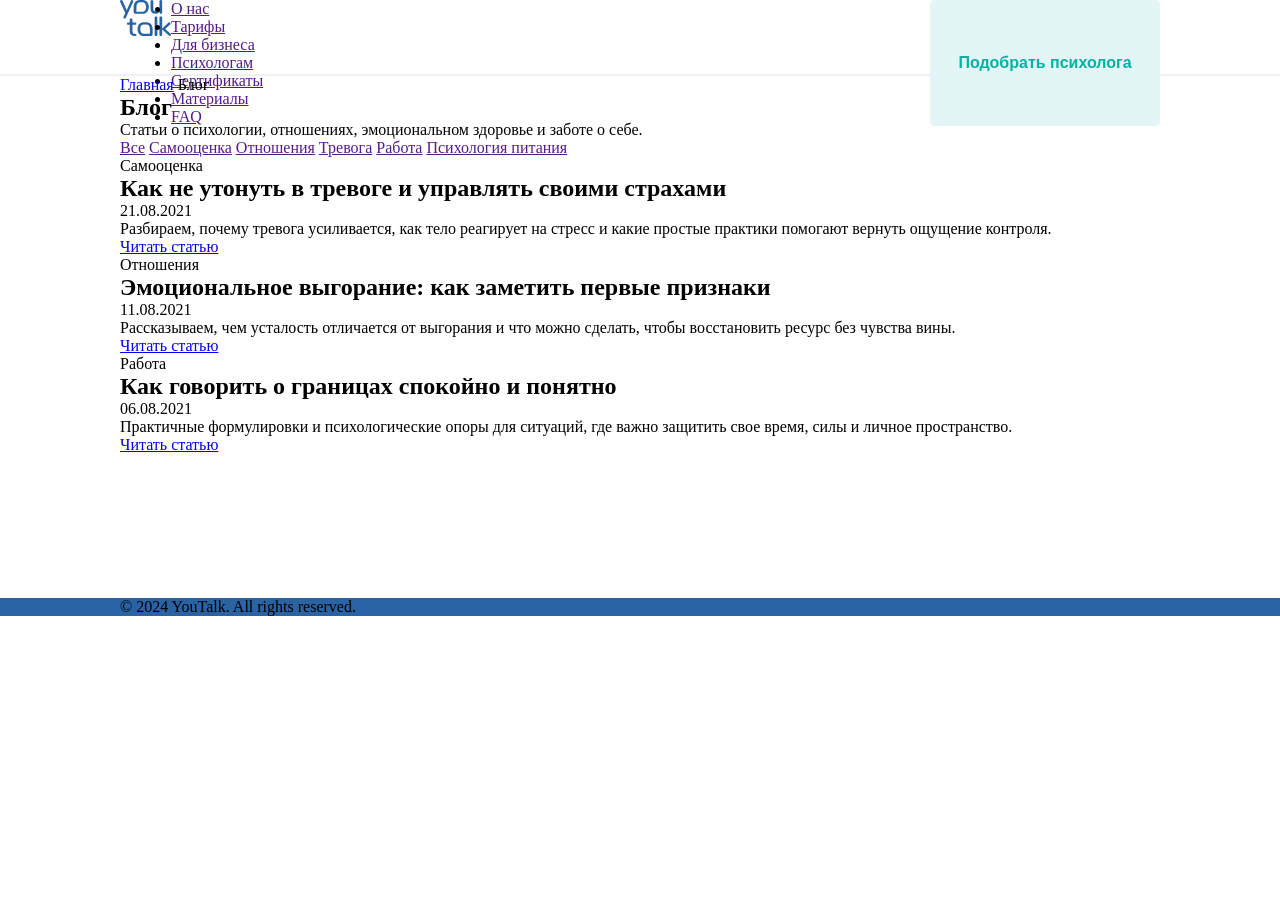
==== index.html @ 946b5cda "Initial commit" ====
<!DOCTYPE html>
<html lang="en">
<head>
    <meta charset="UTF-8">
    <meta name="viewport" content="width=device-width, initial-scale=1.0">
    <title>Blog</title>
    <link rel="stylesheet" href="./css/fonts.css"> <!-- подключаем шрифты -->
    <link rel="stylesheet" href="./css/variables.css"> <!-- подключаем переменные CSS -->
    <link rel="stylesheet" href="./css/style.css"> <!-- подключаем общий CSS -->
    <link rel="stylesheet" href="./css/layout.css"> <!-- подключаем CSS для layout -->
    <link rel="stylesheet" href="./css/components/header.css">
    <link rel="stylesheet" href="./css/components/footer.css">
    <link rel="stylesheet" href="./css/components/buttons.css">
</head>
<body class="page">
    <header>
        <div class="header__container container">
            <a href="/" class="header__logo-link">
                <img src="./assets/images/logos/header-logo.svg" alt="YouTalk Logo" class="header__logo-image">
            </a>
            <nav class="header__nav">
                <ul class="header__nav-list">
                    <li class="header__nav-item">
                        <a href="" class="header__nav-link">О нас</a>
                    </li>
                    <li class="header__nav-item">
                        <a href="" class="header__nav-link">Тарифы</a>
                    </li>
                    <li class="header__nav-item">
                        <a href="" class="header__nav-link">Для бизнеса</a>
                    </li>
                    <li class="header__nav-item">
                        <a href="" class="header__nav-link">Психологам</a>
                    </li>
                    <li class="header__nav-item">
                        <a href="" class="header__nav-link">Сертификаты</a>
                    </li>
                    <li class="header__nav-item">
                        <a href="" class="header__nav-link">Материалы</a>
                    </li>
                    <li class="header__nav-item">
                        <a href="" class="header__nav-link">FAQ</a>
                    </li>
                </ul>
            </nav>
            <button class="header__button">Подобрать психолога</button>
        </div>
    </header>
    <main>
        <section class="blog">
            <div class="blog__container container">
                <nav class="blog__breadcrumbs" aria-label="Хлебные крошки">
                    <a href="/" class="blog__breadcrumb-link">Главная</a>
                    <span class="blog__breadcrumb-current">Блог</span>
                </nav>
                <h1 class="blog__title">Блог</h1>
                <p class="blog__intro">Статьи о психологии, отношениях, эмоциональном здоровье и заботе о себе.</p>

                <div class="blog__tags" aria-label="Темы блога">
                    <a href="" class="blog__tag blog__tag--active">Все</a>
                    <a href="" class="blog__tag">Самооценка</a>
                    <a href="" class="blog__tag">Отношения</a>
                    <a href="" class="blog__tag">Тревога</a>
                    <a href="" class="blog__tag">Работа</a>
                    <a href="" class="blog__tag">Психология питания</a>
                </div>

                <div class="blog__posts">
                    <article class="blog__post">
                        <p class="blog__post-category">Самооценка</p>
                        <h2 class="blog__post-title">Как не утонуть в тревоге и управлять своими страхами</h2>
                        <p class="blog__post-date">21.08.2021</p>
                        <p class="blog__post-excerpt">Разбираем, почему тревога усиливается, как тело реагирует на стресс и какие простые практики помогают вернуть ощущение контроля.</p>
                        <a href="./posts/post/post.html" class="blog__post-read-more">Читать статью</a>
                    </article>

                    <article class="blog__post">
                        <p class="blog__post-category">Отношения</p>
                        <h2 class="blog__post-title">Эмоциональное выгорание: как заметить первые признаки</h2>
                        <p class="blog__post-date">11.08.2021</p>
                        <p class="blog__post-excerpt">Рассказываем, чем усталость отличается от выгорания и что можно сделать, чтобы восстановить ресурс без чувства вины.</p>
                        <a href="./posts/post/post.html" class="blog__post-read-more">Читать статью</a>
                    </article>

                    <article class="blog__post">
                        <p class="blog__post-category">Работа</p>
                        <h2 class="blog__post-title">Как говорить о границах спокойно и понятно</h2>
                        <p class="blog__post-date">06.08.2021</p>
                        <p class="blog__post-excerpt">Практичные формулировки и психологические опоры для ситуаций, где важно защитить свое время, силы и личное пространство.</p>
                        <a href="./posts/post/post.html" class="blog__post-read-more">Читать статью</a>
                    </article>
                </div>
            </div>
        </section>
    </main>
    <footer>
        <div class="footer__container container">
            <p class="footer__text">&copy; 2024 YouTalk. All rights reserved.</p>
        </div>
    </footer>

    <!-- TODO Connect JavaScript files -->
    <script src="./js/main.js"></script> <!-- подключаем JS -->
</body>
</html>
---- css/fonts.css ----
@font-face {
    font-family: 'Montserrat';
    src: url('/assets/fonts/Montserrat-Bold.woff2') format('woff2'); /* указываем путь к файлу шрифта и его формат */
    font-weight: 700;
    font-style: normal;
    font-display: swap; /* улучшает производительность: браузер сначала показывает системный шрифт, а потом заменяет его, когда твой загрузится */
}

@font-face {
    font-family: 'Montserrat';
    src: url('/assets/fonts/Montserrat-Bold.woff2') format('woff2'); /* указываем путь к файлу шрифта и его формат */
    font-weight: 700;
    font-style: normal;
    font-display: swap; /* улучшает производительность: браузер сначала показывает системный шрифт, а потом заменяет его, когда твой загрузится */
}
---- css/variables.css ----
:root {
    --bg-white: #FFFFFF;
    --header-btn-bg: #E3F5F5;
    --header-btn-color: #03B2A5;
    --header-btn-hover-bg: #E8E5E3;
    --header-btn-active-bg: #DBD5D5E6;
    --header-btn-active-color: #00A7A0;
    --header-btn-focus-shadow: #00A7A0;
    --border-header-main: #EFF2F2;
    --footer-bg-blue: #2963A3;
}
---- css/style.css ----
@import url(variables.css);

*,
*::before,
*::after {
    box-sizing: border-box;
    padding: 0;
    margin: 0;
}

body.page {
    display: grid;
    grid-template-rows: 76px auto 302px;
    grid-template-areas:
        "header"
        "main"
        "footer";

    max-width: 1440px;
    min-height: 100dvh;

    background: var(--bg-white);
    box-shadow: 8px 0 15px rgba(0, 0, 0, 0.1), -8px 0 15px rgba(0, 0, 0, 0.1);

    margin: 0 auto;
}

.container {
    padding-left: 120px;
    padding-right: 120px;
}
---- css/layout.css ----
@media screen and (max-width: 1024px) {

    .container {
        padding-left: 32px;
        padding-right: 32px;
    }
}

@media screen and (max-width: 768px) {

    .container {
        padding-left: 20px;
        padding-right: 20px;
    }
}

@media screen and (max-width: 414px) {

    .container {
        padding-left: 20px;
        padding-right: 20px;
    }
}

@media screen and (max-width: 320px) {

    .container {
        padding-left: 16px;
        padding-right: 16px;
    }
}
---- css/components/header.css ----
@import url("../variables.css");

.header__container {
    grid-area: header;

    display: grid;
    grid-template-columns: 51px auto 230px;
    height: 76px;

    background: var(--bg-white);
    box-shadow: 0 -2px 0 0 var(--border-header-main) inset;
}

.header__logo-image {
    flex-shrink: 0;

    width: 51px;
    height: 36px;
}

.header__nav {
    margin-right: 100px;
}

.header__nav-list {}

.header__nav-list .header__nav-link:nth-last-child(2) {}
---- css/components/footer.css ----
@import url("../variables.css");

.footer__container {
    background-color: var(--footer-bg-blue);
}
---- css/components/buttons.css ----
@import url("../variables.css");

.header__button {
    display: inline-flex;
    align-items: center;
    justify-content: center;
    gap: 10px;

    background-color: var(--header-btn-bg);

    color: var(--header-btn-color);
    text-align: center;
    font-size: 16px;
    font-style: normal;
    font-weight: 700;

    padding: 14px 20px;
    border: none;
    border-radius: 4px;

    cursor: pointer;

    transition: background-color 0.3s ease, box-shadow 0.3s ease;
}

.header__button:hover {
    background-color: var(--header-btn-hover-bg);
}

.header__button:active {
    background-color: var(--header-btn-active-bg);

    color: var(--header-btn-active-color);
}

.header__button:focus {
    box-shadow: 2px 2px 6px var(--header-btn-focus-shadow);

    outline: none;
    border-radius: 4px;
}
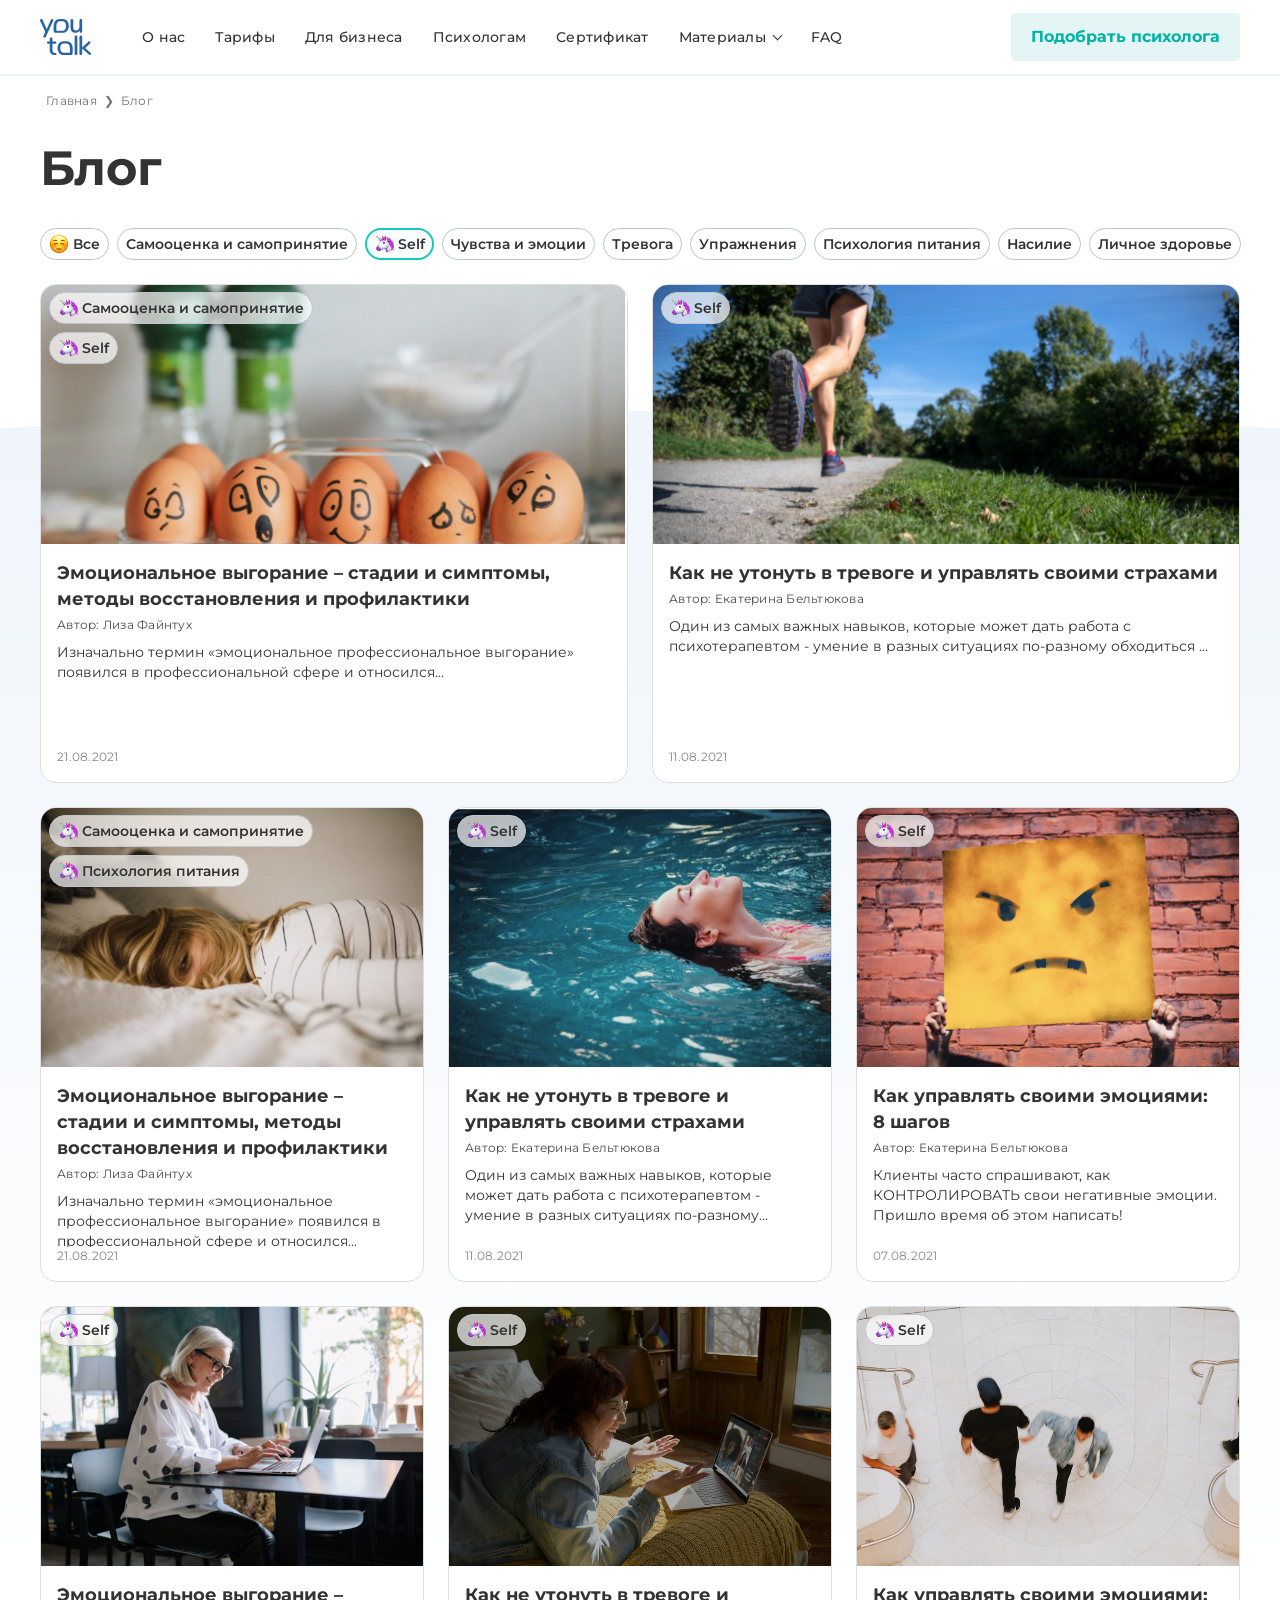
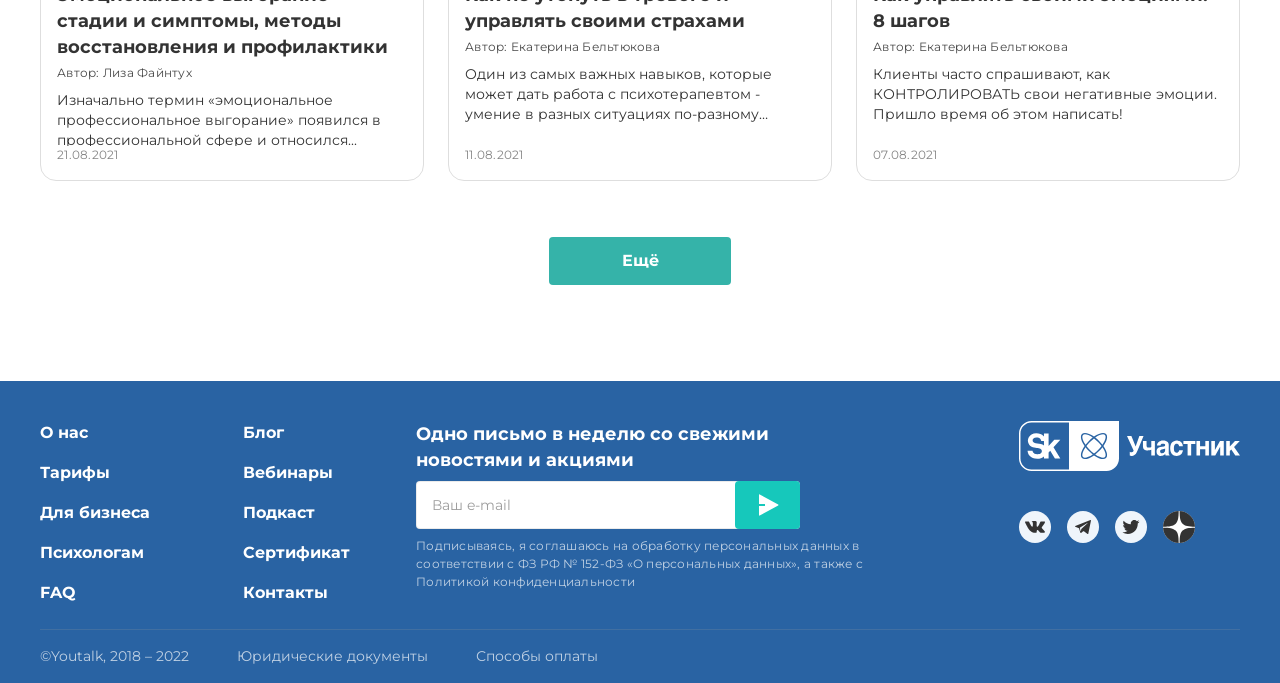
==== commit 706317a8: "feat: save current project version" ====
--- a/index.html
+++ b/index.html
@@ -1,105 +1,309 @@
-<!DOCTYPE html>
-<html lang="en">
+<!doctype html>
+<html lang="ru">
+
 <head>
-    <meta charset="UTF-8">
-    <meta name="viewport" content="width=device-width, initial-scale=1.0">
-    <title>Blog</title>
-    <link rel="stylesheet" href="./css/fonts.css"> <!-- подключаем шрифты -->
-    <link rel="stylesheet" href="./css/variables.css"> <!-- подключаем переменные CSS -->
-    <link rel="stylesheet" href="./css/style.css"> <!-- подключаем общий CSS -->
-    <link rel="stylesheet" href="./css/layout.css"> <!-- подключаем CSS для layout -->
-    <link rel="stylesheet" href="./css/components/header.css">
-    <link rel="stylesheet" href="./css/components/footer.css">
-    <link rel="stylesheet" href="./css/components/buttons.css">
+  <!-- Основные данные страницы для браузера и поисковых систем. -->
+  <meta charset="UTF-8">
+  <meta name="viewport" content="width=device-width, initial-scale=1.0">
+  <meta name="description"
+    content="Блог сервиса психологической помощи YouTalk: статьи о чувствах, тревоге, самооценке и личном здоровье.">
+  <title>Блог — YouTalk</title>
+  <link rel="icon" href="assets/images/icons/logo.svg" type="image/svg+xml">
+
+  <!-- TODO: Подключение общих файлов и стилей только для страницы блога. -->
+  <link rel="stylesheet" href="css/fonts.css">
+  <link rel="stylesheet" href="css/common.css">
+  <link rel="stylesheet" href="css/pages/blog.css">
+
+  <!-- Подключение JavaScript после построения HTML-страницы. -->
+  <script src="js/main.js" defer></script>
 </head>
-<body class="page">
-    <header>
-        <div class="header__container container">
-            <a href="/" class="header__logo-link">
-                <img src="./assets/images/logos/header-logo.svg" alt="YouTalk Logo" class="header__logo-image">
-            </a>
-            <nav class="header__nav">
-                <ul class="header__nav-list">
-                    <li class="header__nav-item">
-                        <a href="" class="header__nav-link">О нас</a>
-                    </li>
-                    <li class="header__nav-item">
-                        <a href="" class="header__nav-link">Тарифы</a>
-                    </li>
-                    <li class="header__nav-item">
-                        <a href="" class="header__nav-link">Для бизнеса</a>
-                    </li>
-                    <li class="header__nav-item">
-                        <a href="" class="header__nav-link">Психологам</a>
-                    </li>
-                    <li class="header__nav-item">
-                        <a href="" class="header__nav-link">Сертификаты</a>
-                    </li>
-                    <li class="header__nav-item">
-                        <a href="" class="header__nav-link">Материалы</a>
-                    </li>
-                    <li class="header__nav-item">
-                        <a href="" class="header__nav-link">FAQ</a>
-                    </li>
-                </ul>
-            </nav>
-            <button class="header__button">Подобрать психолога</button>
+
+<body>
+  <!-- Доступность: быстрый переход к основному содержимому. -->
+  <a class="skip-link" href="#main-content">Перейти к основному содержимому</a>
+
+  <!-- БЭМ: блок header — шапка сайта. -->
+  <header class="header">
+    <div class="header__inner container">
+      <!-- БЭМ: элемент header__logo — логотип со ссылкой на главную. -->
+      <a class="header__logo" href="#" aria-label="YouTalk — главная">
+        <img src="assets/images/icons/logo.svg" width="51" height="36" alt="YouTalk">
+      </a>
+
+      <!-- БЭМ: элемент header__nav — основная навигация. -->
+      <nav class="header__nav" id="main-navigation" aria-label="Основная навигация">
+        <a class="header__link" href="#">О нас</a>
+        <a class="header__link" href="#">Тарифы</a>
+        <a class="header__link" href="#">Для бизнеса</a>
+        <a class="header__link" href="#">Психологам</a>
+        <a class="header__link" href="#">Сертификат</a>
+        <a class="header__link header__link--dropdown" href="#">Материалы</a>
+        <a class="header__link" href="#">FAQ</a>
+      </nav>
+
+      <!-- БЭМ: общая кнопка button с модификатором button--pale. -->
+      <a class="button button--pale header__cta" href="#">Подобрать психолога</a>
+
+      <!-- TODO: Совпадение aria-controls кнопки с id основной навигации. -->
+      <button class="header__menu-button" type="button" aria-label="Открыть меню" aria-expanded="false"
+        aria-controls="main-navigation">
+        <span></span><span></span><span></span>
+      </button>
+    </div>
+  </header>
+
+  <!-- БЭМ: блок main — основное содержимое страницы блога. -->
+  <main class="main" id="main-content">
+    <div class="container">
+      <!-- БЭМ: блок breadcrumbs — путь до текущей страницы. -->
+      <nav class="breadcrumbs" aria-label="Хлебные крошки">
+        <a class="breadcrumbs__link" href="#">Главная</a>
+        <span class="breadcrumbs__arrow" aria-hidden="true">&#10095;</span>
+        <span class="breadcrumbs__current" aria-current="page">Блог</span>
+      </nav>
+
+      <h1 class="main__title">Блог</h1>
+
+      <!-- БЭМ: блок filters — кнопки выбора темы. -->
+      <section class="filters" aria-labelledby="filters-title">
+        <h2 class="visually-hidden" id="filters-title">Темы статей</h2>
+        <button class="filters__button" type="button"><img src="assets/images/icons/smile.png" width="20" height="20"
+            alt="">Все</button>
+        <button class="filters__button" type="button">Самооценка и самопринятие</button>
+        <button class="filters__button filters__button--active" type="button"><img src="assets/images/icons/unicorn.png"
+            width="20" height="20" alt="">Self</button>
+        <button class="filters__button" type="button">Чувства и эмоции</button>
+        <button class="filters__button" type="button">Тревога</button>
+        <button class="filters__button" type="button">Упражнения</button>
+        <button class="filters__button" type="button">Психология питания</button>
+        <button class="filters__button" type="button">Насилие</button>
+        <button class="filters__button" type="button">Личное здоровье</button>
+      </section>
+
+      <!-- БЭМ: блок articles — адаптивная сетка карточек. -->
+      <section class="articles" aria-label="Статьи блога" id="articles-list">
+        <!-- БЭМ: блок card с модификатором card--featured. -->
+        <article class="card card--featured">
+          <a class="card__link" href="#">
+            <div class="card__media">
+              <img class="card__image" src="assets/images/blog/blog-eggs.png" alt="Яйца с нарисованными эмоциями">
+              <div class="card__tags">
+                <span class="tag"><img src="assets/images/icons/unicorn.png" width="20" height="20" alt="">Самооценка и
+                  самопринятие</span>
+                <span class="tag"><img src="assets/images/icons/unicorn.png" width="20" height="20" alt="">Self</span>
+              </div>
+            </div>
+            <div class="card__body">
+              <h2 class="card__title">Эмоциональное выгорание – стадии и симптомы, методы восстановления и профилактики
+              </h2>
+              <p class="card__author">Автор: Лиза Файнтух</p>
+              <p class="card__description">Изначально термин «эмоциональное профессиональное выгорание» появился в
+                профессиональной сфере и относился...</p>
+              <time class="card__date" datetime="2021-08-21">21.08.2021</time>
+            </div>
+          </a>
+        </article>
+
+        <!-- TODO: Ссылка данной карточки открывает страницу статьи в новой вкладке. -->
+        <article class="card card--featured">
+          <a class="card__link" href="posts/how-to-manage-anxiety/index.html" target="_blank" rel="noopener">
+            <div class="card__media">
+              <img class="card__image" src="assets/images/blog/blog-running.png" alt="Человек бежит по дорожке в парке">
+              <div class="card__tags"><span class="tag"><img src="assets/images/icons/unicorn.png" width="20"
+                    height="20" alt="">Self</span></div>
+            </div>
+            <div class="card__body">
+              <h2 class="card__title">Как не утонуть в тревоге и управлять своими страхами</h2>
+              <p class="card__author">Автор: Екатерина Бельтюкова</p>
+              <p class="card__description">Один из самых важных навыков, которые может дать работа с психотерапевтом -
+                умение в разных ситуациях по-разному обходиться ...</p>
+              <time class="card__date" datetime="2021-08-11">11.08.2021</time>
+            </div>
+          </a>
+        </article>
+
+        <!-- БЭМ: обычная карточка статьи без модификатора. -->
+        <article class="card">
+          <a class="card__link" href="#">
+            <div class="card__media">
+              <img class="card__image" src="assets/images/blog/blog-burnout.png"
+                alt="Уставшая женщина лежит на кровати">
+              <div class="card__tags">
+                <span class="tag"><img src="assets/images/icons/unicorn.png" width="20" height="20" alt="">Самооценка и
+                  самопринятие</span>
+                <span class="tag"><img src="assets/images/icons/unicorn.png" width="20" height="20" alt="">Психология
+                  питания</span>
+              </div>
+            </div>
+            <div class="card__body">
+              <h2 class="card__title">Эмоциональное выгорание – стадии и симптомы, методы восстановления и профилактики
+              </h2>
+              <p class="card__author">Автор: Лиза Файнтух</p>
+              <p class="card__description">Изначально термин «эмоциональное профессиональное выгорание» появился в
+                профессиональной сфере и относился...</p>
+              <time class="card__date" datetime="2021-08-21">21.08.2021</time>
+            </div>
+          </a>
+        </article>
+
+        <article class="card">
+          <a class="card__link" href="posts/how-to-manage-anxiety/index.html" target="_blank" rel="noopener">
+            <div class="card__media">
+              <img class="card__image" src="assets/images/blog/blog-anxiety.png"
+                alt="Женщина расслабленно лежит на воде">
+              <div class="card__tags"><span class="tag"><img src="assets/images/icons/unicorn.png" width="20"
+                    height="20" alt="">Self</span></div>
+            </div>
+            <div class="card__body">
+              <h2 class="card__title">Как не утонуть в тревоге и управлять своими страхами</h2>
+              <p class="card__author">Автор: Екатерина Бельтюкова</p>
+              <p class="card__description">Один из самых важных навыков, которые может дать работа с психотерапевтом -
+                умение в разных ситуациях по-разному обходиться ...</p>
+              <time class="card__date" datetime="2021-08-11">11.08.2021</time>
+            </div>
+          </a>
+        </article>
+
+        <article class="card card--mobile-hidden">
+          <a class="card__link" href="#">
+            <div class="card__media">
+              <img class="card__image" src="assets/images/blog/blog-emotions.png"
+                alt="Человек держит жёлтый плакат с сердитым лицом">
+              <div class="card__tags"><span class="tag"><img src="assets/images/icons/unicorn.png" width="20"
+                    height="20" alt="">Self</span></div>
+            </div>
+            <div class="card__body">
+              <h2 class="card__title">Как управлять своими эмоциями: 8 шагов</h2>
+              <p class="card__author">Автор: Екатерина Бельтюкова</p>
+              <p class="card__description">Клиенты часто спрашивают, как КОНТРОЛИРОВАТЬ свои негативные эмоции. Пришло
+                время об этом написать!</p>
+              <time class="card__date" datetime="2021-08-07">07.08.2021</time>
+            </div>
+          </a>
+        </article>
+
+        <article class="card card--mobile-hidden">
+          <a class="card__link" href="#">
+            <div class="card__media">
+              <img class="card__image" src="assets/images/blog/blog-work-online.jpeg"
+                alt="Женщина работает за ноутбуком">
+              <div class="card__tags"><span class="tag"><img src="assets/images/icons/unicorn.png" width="20"
+                    height="20" alt="">Self</span></div>
+            </div>
+            <div class="card__body">
+              <h2 class="card__title">Эмоциональное выгорание – стадии и симптомы, методы восстановления и профилактики
+              </h2>
+              <p class="card__author">Автор: Лиза Файнтух</p>
+              <p class="card__description">Изначально термин «эмоциональное профессиональное выгорание» появился в
+                профессиональной сфере и относился...</p>
+              <time class="card__date" datetime="2021-08-21">21.08.2021</time>
+            </div>
+          </a>
+        </article>
+
+        <article class="card card--mobile-hidden">
+          <a class="card__link" href="posts/how-to-manage-anxiety/index.html" target="_blank" rel="noopener">
+            <div class="card__media">
+              <img class="card__image" src="assets/images/blog/blog-video-call.jpeg"
+                alt="Женщина общается по видеосвязи">
+              <div class="card__tags"><span class="tag"><img src="assets/images/icons/unicorn.png" width="20"
+                    height="20" alt="">Self</span></div>
+            </div>
+            <div class="card__body">
+              <h2 class="card__title">Как не утонуть в тревоге и управлять своими страхами</h2>
+              <p class="card__author">Автор: Екатерина Бельтюкова</p>
+              <p class="card__description">Один из самых важных навыков, которые может дать работа с психотерапевтом -
+                умение в разных ситуациях по-разному обходиться ...</p>
+              <time class="card__date" datetime="2021-08-11">11.08.2021</time>
+            </div>
+          </a>
+        </article>
+
+        <article class="card card--mobile-hidden">
+          <a class="card__link" href="#">
+            <div class="card__media">
+              <img class="card__image" src="assets/images/blog/blog-people.jpeg" alt="Люди идут по светлому холлу">
+              <div class="card__tags"><span class="tag"><img src="assets/images/icons/unicorn.png" width="20"
+                    height="20" alt="">Self</span></div>
+            </div>
+            <div class="card__body">
+              <h2 class="card__title">Как управлять своими эмоциями: 8 шагов</h2>
+              <p class="card__author">Автор: Екатерина Бельтюкова</p>
+              <p class="card__description">Клиенты часто спрашивают, как КОНТРОЛИРОВАТЬ свои негативные эмоции. Пришло
+                время об этом написать!</p>
+              <time class="card__date" datetime="2021-08-07">07.08.2021</time>
+            </div>
+          </a>
+        </article>
+      </section>
+
+      <!-- БЭМ: кнопка показа дополнительных карточек. -->
+      <button class="button button--primary main__more" type="button" aria-controls="articles-list">Ещё</button>
+    </div>
+  </main>
+
+  <!-- БЭМ: блок footer — подвал сайта. -->
+  <footer class="footer">
+    <div class="footer__inner container">
+      <!-- БЭМ: элемент footer__navigation — ссылки подвала. -->
+      <nav class="footer__navigation" aria-label="Навигация в подвале">
+        <div class="footer__links">
+          <a href="#">О нас</a><a href="#">Тарифы</a><a href="#">Для бизнеса</a><a href="#">Психологам</a><a
+            href="#">FAQ</a>
         </div>
-    </header>
-    <main>
-        <section class="blog">
-            <div class="blog__container container">
-                <nav class="blog__breadcrumbs" aria-label="Хлебные крошки">
-                    <a href="/" class="blog__breadcrumb-link">Главная</a>
-                    <span class="blog__breadcrumb-current">Блог</span>
-                </nav>
-                <h1 class="blog__title">Блог</h1>
-                <p class="blog__intro">Статьи о психологии, отношениях, эмоциональном здоровье и заботе о себе.</p>
-
-                <div class="blog__tags" aria-label="Темы блога">
-                    <a href="" class="blog__tag blog__tag--active">Все</a>
-                    <a href="" class="blog__tag">Самооценка</a>
-                    <a href="" class="blog__tag">Отношения</a>
-                    <a href="" class="blog__tag">Тревога</a>
-                    <a href="" class="blog__tag">Работа</a>
-                    <a href="" class="blog__tag">Психология питания</a>
-                </div>
-
-                <div class="blog__posts">
-                    <article class="blog__post">
-                        <p class="blog__post-category">Самооценка</p>
-                        <h2 class="blog__post-title">Как не утонуть в тревоге и управлять своими страхами</h2>
-                        <p class="blog__post-date">21.08.2021</p>
-                        <p class="blog__post-excerpt">Разбираем, почему тревога усиливается, как тело реагирует на стресс и какие простые практики помогают вернуть ощущение контроля.</p>
-                        <a href="./posts/post/post.html" class="blog__post-read-more">Читать статью</a>
-                    </article>
-
-                    <article class="blog__post">
-                        <p class="blog__post-category">Отношения</p>
-                        <h2 class="blog__post-title">Эмоциональное выгорание: как заметить первые признаки</h2>
-                        <p class="blog__post-date">11.08.2021</p>
-                        <p class="blog__post-excerpt">Рассказываем, чем усталость отличается от выгорания и что можно сделать, чтобы восстановить ресурс без чувства вины.</p>
-                        <a href="./posts/post/post.html" class="blog__post-read-more">Читать статью</a>
-                    </article>
-
-                    <article class="blog__post">
-                        <p class="blog__post-category">Работа</p>
-                        <h2 class="blog__post-title">Как говорить о границах спокойно и понятно</h2>
-                        <p class="blog__post-date">06.08.2021</p>
-                        <p class="blog__post-excerpt">Практичные формулировки и психологические опоры для ситуаций, где важно защитить свое время, силы и личное пространство.</p>
-                        <a href="./posts/post/post.html" class="blog__post-read-more">Читать статью</a>
-                    </article>
-                </div>
-            </div>
-        </section>
-    </main>
-    <footer>
-        <div class="footer__container container">
-            <p class="footer__text">&copy; 2024 YouTalk. All rights reserved.</p>
+        <div class="footer__links">
+          <a href="#">Блог</a><a href="#">Вебинары</a><a href="#">Подкаст</a><a href="#">Сертификат</a><a
+            href="#">Контакты</a>
         </div>
-    </footer>
-
-    <!-- TODO Connect JavaScript files -->
-    <script src="./js/main.js"></script> <!-- подключаем JS -->
+      </nav>
+
+      <!-- БЭМ: блок subscribe — форма подписки. -->
+      <section class="subscribe" aria-labelledby="subscribe-title">
+        <h2 class="subscribe__title" id="subscribe-title">Одно письмо в неделю со свежими<br
+            class="subscribe__desktop-break"> новостями и акциями</h2>
+        <form class="subscribe__form">
+          <label class="visually-hidden" for="email">Ваш e-mail</label>
+          <input class="subscribe__input" id="email" name="email" type="email" placeholder="Ваш e-mail"
+            autocomplete="email" aria-describedby="subscribe-note" required>
+          <button class="subscribe__button" type="submit" aria-label="Подписаться">
+            <img src="assets/images/icons/send.svg" width="24" height="24" alt="">
+          </button>
+        </form>
+        <p class="subscribe__note" id="subscribe-note">Подписываясь, я соглашаюсь на обработку персональных данных в
+          соответствии с ФЗ РФ № 152-ФЗ «О персональных данных», а также с Политикой конфиденциальности</p>
+      </section>
+
+      <!-- БЭМ: блок social — ссылки на социальные сети. -->
+      <section class="social" aria-label="Социальные сети">
+        <div class="social__member" aria-label="Участник Сколково">
+          <img src="assets/images/icons/sk.svg" width="100" height="50" alt="Сколково">
+          <img src="assets/images/icons/member.svg" width="113" height="20" alt="Участник">
+        </div>
+        <div class="social__links">
+          <a class="social__link" href="https://vk.com/youtalk.therapy" target="_blank" rel="noopener noreferrer"
+            aria-label="YouTalk во ВКонтакте, откроется в новой вкладке"><img class="social__icon social__icon--vk"
+              src="assets/images/icons/vk.svg" width="20" height="12" alt=""></a>
+          <a class="social__link" href="https://t.me/youtalktherapy" target="_blank" rel="noopener noreferrer"
+            aria-label="YouTalk в Telegram, откроется в новой вкладке"><img class="social__icon social__icon--telegram"
+              src="assets/images/icons/telegram.svg" width="16" height="14" alt=""></a>
+          <a class="social__link" href="https://twitter.com/" target="_blank" rel="noopener noreferrer"
+            aria-label="Twitter, откроется в новой вкладке"><img class="social__icon social__icon--twitter"
+              src="assets/images/icons/twitter.svg" width="18" height="18" alt=""></a>
+          <a class="social__link social__link--dzen" href="https://dzen.ru/" target="_blank" rel="noopener noreferrer"
+            aria-label="Дзен, откроется в новой вкладке"><img class="social__icon social__icon--dzen"
+              src="assets/images/icons/dzen.svg" width="32" height="32" alt=""></a>
+        </div>
+      </section>
+
+      <!-- БЭМ: элемент footer__legal — юридическая информация. -->
+      <div class="footer__legal">
+        <span>©Youtalk, 2018 – 2022</span>
+        <a href="#">Юридические документы</a>
+        <a href="#">Способы оплаты</a>
+      </div>
+    </div>
+  </footer>
 </body>
+
 </html>
--- a/css/fonts.css
+++ b/css/fonts.css
@@ -1,15 +1,51 @@
-@font-face {
-    font-family: 'Montserrat';
-    src: url('/assets/fonts/Montserrat-Bold.woff2') format('woff2'); /* указываем путь к файлу шрифта и его формат */
-    font-weight: 700;
-    font-style: normal;
-    font-display: swap; /* улучшает производительность: браузер сначала показывает системный шрифт, а потом заменяет его, когда твой загрузится */
-}
-
-@font-face {
-    font-family: 'Montserrat';
-    src: url('/assets/fonts/Montserrat-Bold.woff2') format('woff2'); /* указываем путь к файлу шрифта и его формат */
-    font-weight: 700;
-    font-style: normal;
-    font-display: swap; /* улучшает производительность: браузер сначала показывает системный шрифт, а потом заменяет его, когда твой загрузится */
-}+/* Шрифты проекта. БЭМ здесь не нужен. */
+@layer fonts {
+/* TODO: Обновление путей src при переносе шрифтов. */
+@font-face {
+  font-family: "Montserrat"; /* Задаёт семейство шрифта. */
+  src: url("../assets/fonts/Montserrat-Regular.woff2") format("woff2"); /* Указывает файл шрифта. */
+  font-weight: 400; /* Задаёт толщину текста. */
+  font-style: normal; /* Задаёт начертание текста. */
+  font-display: swap; /* Показывает текст при загрузке. */
+}
+
+@font-face {
+  font-family: "Montserrat"; /* Задаёт семейство шрифта. */
+  src: url("../assets/fonts/Montserrat-Italic.woff2") format("woff2"); /* Указывает файл шрифта. */
+  font-weight: 400; /* Задаёт толщину текста. */
+  font-style: italic; /* Задаёт начертание текста. */
+  font-display: swap; /* Показывает текст при загрузке. */
+}
+
+@font-face {
+  font-family: "Montserrat"; /* Задаёт семейство шрифта. */
+  src: url("../assets/fonts/Montserrat-Medium.woff2") format("woff2"); /* Указывает файл шрифта. */
+  font-weight: 500; /* Задаёт толщину текста. */
+  font-style: normal; /* Задаёт начертание текста. */
+  font-display: swap; /* Показывает текст при загрузке. */
+}
+
+@font-face {
+  font-family: "Montserrat"; /* Задаёт семейство шрифта. */
+  src: url("../assets/fonts/Montserrat-SemiBold.woff2") format("woff2"); /* Указывает файл шрифта. */
+  font-weight: 600; /* Задаёт толщину текста. */
+  font-style: normal; /* Задаёт начертание текста. */
+  font-display: swap; /* Показывает текст при загрузке. */
+}
+
+@font-face {
+  font-family: "Montserrat"; /* Задаёт семейство шрифта. */
+  src: url("../assets/fonts/Montserrat-Bold.woff2") format("woff2"); /* Указывает файл шрифта. */
+  font-weight: 700; /* Задаёт толщину текста. */
+  font-style: normal; /* Задаёт начертание текста. */
+  font-display: swap; /* Показывает текст при загрузке. */
+}
+
+@font-face {
+  font-family: "Open Sans"; /* Задаёт семейство шрифта. */
+  src: url("../assets/fonts/OpenSans-Regular.woff2") format("woff2"); /* Указывает файл шрифта. */
+  font-weight: 400; /* Задаёт толщину текста. */
+  font-style: normal; /* Задаёт начертание текста. */
+  font-display: swap; /* Показывает текст при загрузке. */
+}
+}
--- a/css/common.css
+++ b/css/common.css
@@ -0,0 +1,826 @@
+/* Общие БЭМ-компоненты для всех страниц. */
+/* TODO: Проверка общих изменений на обеих страницах. */
+@layer fonts, common, pages, enhancements;
+
+@layer common {
+/* TODO: Основные цвета и размеры находятся здесь. */
+:root {
+  --color-text: #333333; /* Основной цвет текста. */
+  --color-text-secondary: #494949; /* Дополнительный цвет текста. */
+  --color-muted: #868686; /* Цвет спокойного текста. */
+  --color-border: #dedede; /* Основной цвет границы. */
+  --color-border-strong: #c1c5cd; /* Более заметная граница. */
+  --color-accent: #16c8bb; /* Основной акцентный цвет. */
+  --color-accent-dark: #03b2a5; /* Тёмный акцентный цвет. */
+  --color-accent-pale: #e3f5f5; /* Светлый акцентный фон. */
+  --color-footer: #2963a3; /* Цвет фона подвала. */
+  --container: 1200px; /* Максимальная ширина страницы. */
+  --radius-card: 16px; /* Скругление карточек. */
+  --shadow-focus: 0 0 0 3px rgba(22, 200, 187, 0.35); /* Рамка клавиатурного фокуса. */
+}
+
+*,
+*::before,
+*::after {
+  box-sizing: border-box; /* Учитывает отступы в размере. */
+}
+
+html {
+  scroll-behavior: smooth; /* Настраивает плавную прокрутку. */
+  scrollbar-width: none; /* Настраивает ширину полосы прокрутки. */
+}
+
+html::-webkit-scrollbar {
+  display: none; /* Задаёт способ отображения. */
+}
+
+body {
+  min-width: 320px; /* Задаёт минимальную ширину. */
+  margin: 0; /* Задаёт внешний отступ. */
+  color: var(--color-text); /* Задаёт цвет текста. */
+  background: #ffffff; /* Задаёт фон. */
+  font-family: "Montserrat", Arial, sans-serif; /* Задаёт семейство шрифта. */
+  -webkit-font-smoothing: antialiased; /* Сглаживает текст в Safari. */
+}
+
+img {
+  display: block; /* Задаёт способ отображения. */
+  max-width: 100%; /* Задаёт максимальную ширину. */
+  height: auto; /* Задаёт высоту. */
+}
+
+a {
+  color: inherit; /* Задаёт цвет текста. */
+  text-decoration: none; /* Оформляет текст ссылки. */
+}
+
+button,
+input {
+  font: inherit; /* Наследует настройки шрифта. */
+}
+
+button {
+  color: inherit; /* Задаёт цвет текста. */
+}
+
+[hidden] {
+  display: none !important; /* Задаёт способ отображения. */
+}
+
+/* TODO: Сохранение видимого фокуса для клавиатуры. */
+:focus-visible {
+  outline: none; /* Задаёт внешнюю рамку. */
+  box-shadow: var(--shadow-focus); /* Добавляет тень. */
+}
+
+/* БЭМ: блок «container» — отдельный компонент. */
+.container {
+  width: min(calc(100% - 48px), var(--container)); /* Задаёт ширину. */
+  margin-inline: auto; /* Задаёт боковые отступы. */
+}
+
+/* БЭМ: блок «skip-link» — отдельный компонент. */
+.skip-link {
+  position: fixed; /* Задаёт способ позиционирования. */
+  z-index: 100; /* Задаёт порядок слоёв. */
+  top: 8px; /* Задаёт положение сверху. */
+  left: 8px; /* Задаёт положение слева. */
+  padding: 10px 14px; /* Задаёт внутренний отступ. */
+  border-radius: 4px; /* Скругляет углы. */
+  color: #ffffff; /* Задаёт цвет текста. */
+  background: var(--color-footer); /* Задаёт фон. */
+  transform: translateY(-150%); /* Перемещает или поворачивает элемент. */
+  transition: transform 0.2s ease; /* Задаёт плавное изменение. */
+}
+
+/* БЭМ: блок «skip-link» — отдельный компонент. */
+.skip-link:focus {
+  transform: translateY(0); /* Перемещает или поворачивает элемент. */
+}
+
+/* БЭМ: блок «visually-hidden» — отдельный компонент. */
+.visually-hidden {
+  position: absolute; /* Задаёт способ позиционирования. */
+  width: 1px; /* Задаёт ширину. */
+  height: 1px; /* Задаёт высоту. */
+  padding: 0; /* Задаёт внутренний отступ. */
+  margin: -1px; /* Задаёт внешний отступ. */
+  overflow: hidden; /* Управляет лишним содержимым. */
+  clip: rect(0, 0, 0, 0); /* Скрывает лишнюю область. */
+  white-space: nowrap; /* Управляет переносом текста. */
+  border: 0; /* Задаёт границу. */
+}
+
+/* БЭМ: блок «button» — отдельный компонент. */
+.button {
+  display: inline-flex; /* Задаёт способ отображения. */
+  align-items: center; /* Выравнивает элементы поперёк. */
+  justify-content: center; /* Выравнивает элементы вдоль. */
+  min-height: 48px; /* Задаёт минимальную высоту. */
+  padding: 12px 20px; /* Задаёт внутренний отступ. */
+  border: 0; /* Задаёт границу. */
+  border-radius: 4px; /* Скругляет углы. */
+  font-size: 16px; /* Задаёт размер текста. */
+  font-weight: 700; /* Задаёт толщину текста. */
+  line-height: 24px; /* Задаёт высоту строки. */
+  cursor: pointer; /* Задаёт вид курсора. */
+  transition: background-color 0.2s ease, color 0.2s ease, transform 0.2s ease; /* Задаёт плавное изменение. */
+}
+
+/* БЭМ: блок «button» — отдельный компонент. */
+.button:hover {
+  transform: translateY(-1px); /* Перемещает или поворачивает элемент. */
+}
+
+/* БЭМ: модификатор «pale» меняет «button». */
+.button--pale {
+  color: var(--color-accent-dark); /* Задаёт цвет текста. */
+  background: var(--color-accent-pale); /* Задаёт фон. */
+}
+
+/* БЭМ: модификатор «pale» меняет «button». */
+.button--pale:hover {
+  background: #d4eeee; /* Задаёт фон. */
+}
+
+/* БЭМ: модификатор «primary» меняет «button». */
+.button--primary {
+  color: #ffffff; /* Задаёт цвет текста. */
+  background: #35b3a9; /* Задаёт фон. */
+}
+
+/* БЭМ: модификатор «primary» меняет «button». */
+.button--primary:hover {
+  background: #269f96; /* Задаёт фон. */
+}
+
+/* БЭМ: блок «header» — отдельный компонент. */
+.header {
+  height: 76px; /* Задаёт высоту. */
+  border-bottom: 2px solid #eff2f2; /* Задаёт границу снизу. */
+  background: #ffffff; /* Задаёт фон. */
+}
+
+/* БЭМ: элемент «inner» блока «header». */
+.header__inner {
+  display: flex; /* Задаёт способ отображения. */
+  height: 74px; /* Задаёт высоту. */
+  align-items: center; /* Выравнивает элементы поперёк. */
+}
+
+/* БЭМ: элемент «logo» блока «header». */
+.header__logo {
+  width: 51px; /* Задаёт ширину. */
+  flex: 0 0 51px; /* Настраивает размер во Flexbox. */
+}
+
+/* БЭМ: элемент «nav» блока «header». */
+.header__nav {
+  display: flex; /* Задаёт способ отображения. */
+  align-items: center; /* Выравнивает элементы поперёк. */
+  gap: 30px; /* Задаёт расстояние между элементами. */
+  margin-left: 51px; /* Задаёт отступ слева. */
+}
+
+/* БЭМ: элемент «link» блока «header». */
+.header__link {
+  padding-block: 10px; /* Задаёт вертикальные отступы. */
+  font-size: 14px; /* Задаёт размер текста. */
+  font-weight: 500; /* Задаёт толщину текста. */
+  line-height: 16px; /* Задаёт высоту строки. */
+  letter-spacing: 0.25px; /* Задаёт расстояние между буквами. */
+  white-space: nowrap; /* Управляет переносом текста. */
+  transition: color 0.2s ease; /* Задаёт плавное изменение. */
+}
+
+/* БЭМ: элемент «link» блока «header». */
+.header__link:hover,
+.header__link:focus-visible {
+  color: var(--color-accent-dark); /* Задаёт цвет текста. */
+}
+
+/* БЭМ: модификатор «dropdown» меняет «header__link». */
+.header__link--dropdown {
+  display: flex; /* Задаёт способ отображения. */
+  align-items: center; /* Выравнивает элементы поперёк. */
+  gap: 8px; /* Задаёт расстояние между элементами. */
+}
+
+/* БЭМ: модификатор «dropdown» меняет «header__link». */
+.header__link--dropdown::after {
+  width: 7px; /* Задаёт ширину. */
+  height: 7px; /* Задаёт высоту. */
+  border-right: 1.5px solid currentColor; /* Задаёт границу справа. */
+  border-bottom: 1.5px solid currentColor; /* Задаёт границу снизу. */
+  content: ""; /* Добавляет декоративное содержимое. */
+  transform: translateY(-2px) rotate(45deg); /* Перемещает или поворачивает элемент. */
+}
+
+/* БЭМ: элемент «cta» блока «header». */
+.header__cta {
+  margin-left: auto; /* Задаёт отступ слева. */
+}
+
+/* БЭМ: элемент «menu-button» блока «header». */
+.header__menu-button {
+  display: none; /* Задаёт способ отображения. */
+  width: 40px; /* Задаёт ширину. */
+  height: 40px; /* Задаёт высоту. */
+  padding: 10px; /* Задаёт внутренний отступ. */
+  border: 0; /* Задаёт границу. */
+  background: transparent; /* Задаёт фон. */
+  cursor: pointer; /* Задаёт вид курсора. */
+}
+
+/* БЭМ: элемент «menu-button» блока «header». */
+.header__menu-button span {
+  display: block; /* Задаёт способ отображения. */
+  width: 18px; /* Задаёт ширину. */
+  height: 2px; /* Задаёт высоту. */
+  margin: 3px auto; /* Задаёт внешний отступ. */
+  border-radius: 1px; /* Скругляет углы. */
+  background: var(--color-accent-dark); /* Задаёт фон. */
+}
+
+/* БЭМ: блок «breadcrumbs» — отдельный компонент. */
+.breadcrumbs {
+  display: flex; /* Задаёт способ отображения. */
+  align-items: center; /* Выравнивает элементы поперёк. */
+  gap: 4px; /* Задаёт расстояние между элементами. */
+  padding-top: 16px; /* Задаёт отступ внутри сверху. */
+  margin-left: 6px; /* Задаёт отступ слева. */
+  color: rgba(51, 51, 51, 0.7); /* Задаёт цвет текста. */
+  font-size: 12px; /* Задаёт размер текста. */
+  line-height: 18px; /* Задаёт высоту строки. */
+  letter-spacing: 0.25px; /* Задаёт расстояние между буквами. */
+}
+
+/* БЭМ: элемент «link» блока «breadcrumbs». */
+.breadcrumbs__link:hover {
+  color: var(--color-accent-dark); /* Задаёт цвет текста. */
+  text-decoration: underline; /* Оформляет текст ссылки. */
+}
+
+/* БЭМ: элемент «arrow» блока «breadcrumbs». */
+.breadcrumbs__arrow {
+  display: inline-grid; /* Задаёт способ отображения. */
+  width: 16px; /* Задаёт ширину. */
+  height: 16px; /* Задаёт высоту. */
+  flex: 0 0 16px; /* Настраивает размер во Flexbox. */
+  font-size: 12px; /* Задаёт размер текста. */
+  line-height: 1; /* Задаёт высоту строки. */
+  place-items: center; /* Выравнивает элементы Grid. */
+}
+
+/* БЭМ: блок «footer» — отдельный компонент. */
+.footer {
+  min-height: 302px; /* Задаёт минимальную высоту. */
+  color: #ffffff; /* Задаёт цвет текста. */
+  background: var(--color-footer); /* Задаёт фон. */
+}
+
+/* БЭМ: элемент «inner» блока «footer». */
+.footer__inner {
+  display: grid; /* Задаёт способ отображения. */
+  grid-template-columns: minmax(0, 310px) minmax(0, 1fr) 221px; /* Задаёт колонки Grid. */
+  gap: 0 66px; /* Задаёт расстояние между элементами. */
+  padding-top: 40px; /* Задаёт отступ внутри сверху. */
+}
+
+/* БЭМ: элемент «navigation» блока «footer». */
+.footer__navigation {
+  display: grid; /* Задаёт способ отображения. */
+  grid-template-columns: repeat(2, max-content); /* Задаёт колонки Grid. */
+  gap: 93px; /* Задаёт расстояние между элементами. */
+}
+
+/* БЭМ: элемент «links» блока «footer». */
+.footer__links {
+  display: flex; /* Задаёт способ отображения. */
+  flex-flow: column nowrap; /* Задаёт направление и перенос Flex. */
+  gap: 16px; /* Задаёт расстояние между элементами. */
+}
+
+/* БЭМ: элемент «links» блока «footer». */
+.footer__links a {
+  font-size: 16px; /* Задаёт размер текста. */
+  font-weight: 700; /* Задаёт толщину текста. */
+  line-height: 24px; /* Задаёт высоту строки. */
+}
+
+/* БЭМ: блок «footer» — отдельный компонент. */
+.footer a:hover {
+  text-decoration: underline; /* Оформляет текст ссылки. */
+}
+
+/* БЭМ: блок «subscribe» — отдельный компонент. */
+.subscribe {
+  width: 486px; /* Задаёт ширину. */
+}
+
+/* БЭМ: элемент «title» блока «subscribe». */
+.subscribe__title {
+  margin: 0 0 8px; /* Задаёт внешний отступ. */
+  font-size: 18px; /* Задаёт размер текста. */
+  line-height: 26px; /* Задаёт высоту строки. */
+}
+
+/* БЭМ: элемент «form» блока «subscribe». */
+.subscribe__form {
+  position: relative; /* Задаёт способ позиционирования. */
+  width: 384px; /* Задаёт ширину. */
+}
+
+/* БЭМ: элемент «input» блока «subscribe». */
+.subscribe__input {
+  width: 100%; /* Задаёт ширину. */
+  height: 48px; /* Задаёт высоту. */
+  padding: 13px 64px 13px 15px; /* Задаёт внутренний отступ. */
+  border: 1px solid rgba(157, 157, 157, 0.2); /* Задаёт границу. */
+  border-radius: 4px; /* Скругляет углы. */
+  color: var(--color-text); /* Задаёт цвет текста. */
+  background: #ffffff; /* Задаёт фон. */
+  font-size: 14px; /* Задаёт размер текста. */
+  line-height: 20px; /* Задаёт высоту строки. */
+}
+
+/* БЭМ: элемент «input» блока «subscribe». */
+.subscribe__input::placeholder {
+  color: #9d9d9d; /* Задаёт цвет текста. */
+}
+
+/* БЭМ: элемент «input» блока «subscribe». */
+.subscribe__input[aria-invalid="true"] {
+  border-color: #ffb8a8; /* Меняет цвет границы. */
+}
+
+/* БЭМ: элемент «button» блока «subscribe». */
+.subscribe__button {
+  position: absolute; /* Задаёт способ позиционирования. */
+  top: 0; /* Задаёт положение сверху. */
+  right: 0; /* Задаёт положение справа. */
+  display: grid; /* Задаёт способ отображения. */
+  width: 65px; /* Задаёт ширину. */
+  height: 48px; /* Задаёт высоту. */
+  padding: 0; /* Задаёт внутренний отступ. */
+  border: 0; /* Задаёт границу. */
+  border-radius: 4px; /* Скругляет углы. */
+  background: var(--color-accent); /* Задаёт фон. */
+  place-items: center; /* Выравнивает элементы Grid. */
+  cursor: pointer; /* Задаёт вид курсора. */
+}
+
+/* БЭМ: элемент «button» блока «subscribe». */
+.subscribe__button:hover {
+  background: var(--color-accent-dark); /* Задаёт фон. */
+}
+
+/* БЭМ: элемент «error» блока «subscribe». */
+.subscribe__error {
+  min-height: 0; /* Задаёт минимальную высоту. */
+  margin: 4px 0 0; /* Задаёт внешний отступ. */
+  color: #ffe2dc; /* Задаёт цвет текста. */
+  font-size: 12px; /* Задаёт размер текста. */
+}
+
+/* БЭМ: элемент «error» блока «subscribe». */
+.subscribe__error:empty {
+  display: none; /* Задаёт способ отображения. */
+}
+
+/* БЭМ: элемент «note» блока «subscribe». */
+.subscribe__note {
+  width: 486px; /* Задаёт ширину. */
+  margin: 8px 0 0; /* Задаёт внешний отступ. */
+  opacity: 0.7; /* Задаёт прозрачность. */
+  font-size: 12px; /* Задаёт размер текста. */
+  line-height: 18px; /* Задаёт высоту строки. */
+  letter-spacing: 0.25px; /* Задаёт расстояние между буквами. */
+}
+
+/* БЭМ: элемент «member» блока «social». */
+.social__member {
+  display: flex; /* Задаёт способ отображения. */
+  height: 50px; /* Задаёт высоту. */
+  align-items: center; /* Выравнивает элементы поперёк. */
+}
+
+/* БЭМ: элемент «member» блока «social». */
+.social__member img:first-child {
+  width: 100px; /* Задаёт ширину. */
+  height: 50px; /* Задаёт высоту. */
+}
+
+/* БЭМ: элемент «member» блока «social». */
+.social__member img:last-child {
+  width: 113px; /* Задаёт ширину. */
+  margin-left: 8px; /* Задаёт отступ слева. */
+}
+
+/* БЭМ: элемент «links» блока «social». */
+.social__links {
+  display: flex; /* Задаёт способ отображения. */
+  gap: 16px; /* Задаёт расстояние между элементами. */
+  margin-top: 40px; /* Задаёт отступ сверху. */
+}
+
+/* БЭМ: элемент «links» блока «social». */
+.social__links a {
+  position: relative; /* Задаёт способ позиционирования. */
+  display: grid; /* Задаёт способ отображения. */
+  width: 32px; /* Задаёт ширину. */
+  height: 32px; /* Задаёт высоту. */
+  border-radius: 50%; /* Скругляет углы. */
+  background: #eff5fb; /* Задаёт фон. */
+  place-items: center; /* Выравнивает элементы Grid. */
+}
+
+/* БЭМ: элемент «links» блока «social». */
+.social__links a::before {
+  position: absolute; /* Задаёт способ позиционирования. */
+  inset: -6px; /* Задаёт положение со всех сторон. */
+  border-radius: 50%; /* Скругляет углы. */
+  content: ""; /* Добавляет декоративное содержимое. */
+}
+
+/* БЭМ: элемент «links» блока «social». */
+.social__links a:hover {
+  opacity: 0.8; /* Задаёт прозрачность. */
+}
+
+/* БЭМ: элемент «links» блока «social». */
+.social__links a:focus-visible {
+  outline: 2px solid #fff; /* Задаёт внешнюю рамку. */
+  outline-offset: 4px; /* Отодвигает внешнюю рамку. */
+}
+
+/* БЭМ: модификатор «dzen» меняет «social__link». */
+.social__link--dzen {
+  background: transparent; /* Задаёт фон. */
+}
+
+/* БЭМ: элемент «icon» блока «social». */
+.social__icon {
+  display: block; /* Задаёт способ отображения. */
+}
+
+/* БЭМ: модификатор «vk» меняет «social__icon». */
+.social__icon--vk {
+  width: 20px; /* Задаёт ширину. */
+  height: 12px; /* Задаёт высоту. */
+}
+
+/* БЭМ: модификатор «telegram» меняет «social__icon». */
+.social__icon--telegram {
+  width: 16px; /* Задаёт ширину. */
+  height: 14px; /* Задаёт высоту. */
+}
+
+/* БЭМ: модификатор «twitter» меняет «social__icon». */
+.social__icon--twitter {
+  width: 18px; /* Задаёт ширину. */
+  height: 18px; /* Задаёт высоту. */
+}
+
+/* БЭМ: модификатор «dzen» меняет «social__icon». */
+.social__icon--dzen {
+  width: 32px; /* Задаёт ширину. */
+  height: 32px; /* Задаёт высоту. */
+}
+
+/* БЭМ: элемент «legal» блока «footer». */
+.footer__legal {
+  display: flex; /* Задаёт способ отображения. */
+  grid-column: 1 / -1; /* Задаёт место элемента в Grid. */
+  gap: 48px; /* Задаёт расстояние между элементами. */
+  padding-top: 16px; /* Задаёт отступ внутри сверху. */
+  margin-top: 24px; /* Задаёт отступ сверху. */
+  border-top: 1px solid rgba(157, 157, 157, 0.3); /* Задаёт границу сверху. */
+  opacity: 0.7; /* Задаёт прозрачность. */
+  font-size: 14px; /* Задаёт размер текста. */
+  line-height: 20px; /* Задаёт высоту строки. */
+}
+
+/* TODO: Проверка всех экранов после изменения ширины. */
+@media (max-width: 1199px) {
+  /* БЭМ: блок «container» — отдельный компонент. */
+  .container {
+    width: calc(100% - 40px); /* Задаёт ширину. */
+  }
+
+  /* БЭМ: элемент «nav» блока «header». */
+  .header__nav,
+  .header__cta {
+    display: none; /* Задаёт способ отображения. */
+  }
+
+  /* БЭМ: элемент «menu-button» блока «header». */
+  .header__menu-button {
+    display: block; /* Задаёт способ отображения. */
+    margin-left: auto; /* Задаёт отступ слева. */
+  }
+
+  /* БЭМ: элемент «nav» блока «header». */
+  .header__nav.is-open {
+    position: absolute; /* Задаёт способ позиционирования. */
+    z-index: 20; /* Задаёт порядок слоёв. */
+    top: 74px; /* Задаёт положение сверху. */
+    right: 20px; /* Задаёт положение справа. */
+    display: flex; /* Задаёт способ отображения. */
+    width: min(300px, calc(100% - 40px)); /* Задаёт ширину. */
+    flex-flow: column nowrap; /* Задаёт направление и перенос Flex. */
+    align-items: stretch; /* Выравнивает элементы поперёк. */
+    gap: 0; /* Задаёт расстояние между элементами. */
+    padding: 12px 20px; /* Задаёт внутренний отступ. */
+    border: 1px solid var(--color-border); /* Задаёт границу. */
+    border-radius: 8px; /* Скругляет углы. */
+    margin: 0; /* Задаёт внешний отступ. */
+    background: #ffffff; /* Задаёт фон. */
+    box-shadow: 0 10px 30px rgba(51, 51, 51, 0.15); /* Добавляет тень. */
+  }
+
+  /* БЭМ: элемент «nav» блока «header». */
+  .header__nav.is-open .header__link {
+    padding: 10px 0; /* Задаёт внутренний отступ. */
+  }
+
+  /* БЭМ: блок «footer» — отдельный компонент. */
+  .footer {
+    min-height: 454px; /* Задаёт минимальную высоту. */
+  }
+
+  /* БЭМ: элемент «inner» блока «footer». */
+  .footer__inner {
+    grid-template-columns: minmax(0, 248px) minmax(0, 1fr); /* Задаёт колонки Grid. */
+    gap: 24px 56px; /* Задаёт расстояние между элементами. */
+  }
+
+  /* БЭМ: элемент «navigation» блока «footer». */
+  .footer__navigation {
+    gap: 48px; /* Задаёт расстояние между элементами. */
+  }
+
+  /* БЭМ: блок «subscribe» — отдельный компонент. */
+  .subscribe {
+    width: min(450px, 100%); /* Задаёт ширину. */
+  }
+
+  /* БЭМ: элемент «note» блока «subscribe». */
+  .subscribe__note {
+    width: 100%; /* Задаёт ширину. */
+  }
+
+  /* БЭМ: блок «social» — отдельный компонент. */
+  .social {
+    grid-column: 1 / -1; /* Задаёт место элемента в Grid. */
+  }
+
+  /* БЭМ: элемент «links» блока «social». */
+  .social__links {
+    margin-top: 16px; /* Задаёт отступ сверху. */
+  }
+
+  /* БЭМ: элемент «legal» блока «footer». */
+  .footer__legal {
+    margin-top: 0; /* Задаёт отступ сверху. */
+  }
+}
+
+@media (min-width: 1000px) and (max-width: 1199px) {
+  /* БЭМ: блок «container» — отдельный компонент. */
+  .container {
+    width: calc(100% - 64px); /* Задаёт ширину. */
+  }
+
+  /* БЭМ: элемент «nav» блока «header». */
+  .header__nav {
+    display: flex; /* Задаёт способ отображения. */
+    gap: 16px; /* Задаёт расстояние между элементами. */
+    margin-left: 32px; /* Задаёт отступ слева. */
+  }
+
+  /* БЭМ: элемент «cta» блока «header». */
+  .header__cta {
+    display: inline-flex; /* Задаёт способ отображения. */
+  }
+
+  /* БЭМ: элемент «menu-button» блока «header». */
+  .header__menu-button {
+    display: none; /* Задаёт способ отображения. */
+  }
+
+  /* БЭМ: блок «footer» — отдельный компонент. */
+  .footer {
+    min-height: 302px; /* Задаёт минимальную высоту. */
+  }
+
+  /* БЭМ: элемент «inner» блока «footer». */
+  .footer__inner {
+    grid-template-columns: minmax(0, 250px) minmax(0, 450px) 221px; /* Задаёт колонки Grid. */
+    gap: 0 19px; /* Задаёт расстояние между элементами. */
+  }
+
+  /* БЭМ: элемент «navigation» блока «footer». */
+  .footer__navigation {
+    gap: 30px; /* Задаёт расстояние между элементами. */
+  }
+
+  /* БЭМ: блок «subscribe» — отдельный компонент. */
+  .subscribe {
+    width: 450px; /* Задаёт ширину. */
+  }
+
+  /* БЭМ: блок «social» — отдельный компонент. */
+  .social {
+    grid-column: auto; /* Задаёт место элемента в Grid. */
+  }
+
+  /* БЭМ: элемент «links» блока «social». */
+  .social__links {
+    margin-top: 40px; /* Задаёт отступ сверху. */
+  }
+
+  /* БЭМ: элемент «legal» блока «footer». */
+  .footer__legal {
+    margin-top: 24px; /* Задаёт отступ сверху. */
+  }
+}
+
+@media (max-width: 600px) {
+  /* БЭМ: блок «container» — отдельный компонент. */
+  .container {
+    width: calc(100% - 40px); /* Задаёт ширину. */
+  }
+
+  /* БЭМ: блок «header» — отдельный компонент. */
+  .header {
+    height: 72px; /* Задаёт высоту. */
+  }
+
+  /* БЭМ: элемент «inner» блока «header». */
+  .header__inner {
+    height: 70px; /* Задаёт высоту. */
+  }
+
+  /* БЭМ: элемент «logo» блока «header». */
+  .header__logo,
+  .header__logo img {
+    width: 51px; /* Задаёт ширину. */
+    height: 36px; /* Задаёт высоту. */
+  }
+
+  /* БЭМ: элемент «nav» блока «header». */
+  .header__nav.is-open {
+    top: 70px; /* Задаёт положение сверху. */
+    right: 20px; /* Задаёт положение справа. */
+    width: calc(100% - 40px); /* Задаёт ширину. */
+  }
+
+  /* БЭМ: блок «breadcrumbs» — отдельный компонент. */
+  .breadcrumbs {
+    padding-top: 16px; /* Задаёт отступ внутри сверху. */
+    margin-left: 0; /* Задаёт отступ слева. */
+  }
+
+  /* БЭМ: блок «footer» — отдельный компонент. */
+  .footer {
+    min-height: 746px; /* Задаёт минимальную высоту. */
+  }
+
+  /* БЭМ: элемент «inner» блока «footer». */
+  .footer__inner {
+    display: grid; /* Задаёт способ отображения. */
+    grid-template-columns: 1fr; /* Задаёт колонки Grid. */
+    gap: 20px; /* Задаёт расстояние между элементами. */
+    padding-top: 35px; /* Задаёт отступ внутри сверху. */
+    padding-bottom: 35px; /* Задаёт отступ внутри снизу. */
+  }
+
+  /* БЭМ: элемент «navigation» блока «footer». */
+  .footer__navigation {
+    grid-template-columns: repeat(2, minmax(0, 1fr)); /* Задаёт колонки Grid. */
+    gap: 16px 28px; /* Задаёт расстояние между элементами. */
+  }
+
+  /* БЭМ: элемент «links» блока «footer». */
+  .footer__links {
+    gap: 16px; /* Задаёт расстояние между элементами. */
+  }
+
+  /* БЭМ: блок «subscribe» — отдельный компонент. */
+  .subscribe,
+  .subscribe__form,
+  .subscribe__note {
+    width: 100%; /* Задаёт ширину. */
+  }
+
+  /* БЭМ: элемент «title» блока «subscribe». */
+  .subscribe__title {
+    font-size: 18px; /* Задаёт размер текста. */
+    line-height: 26px; /* Задаёт высоту строки. */
+  }
+
+  /* БЭМ: элемент «desktop-break» блока «subscribe». */
+  .subscribe__desktop-break {
+    display: none; /* Задаёт способ отображения. */
+  }
+
+  /* БЭМ: блок «social» — отдельный компонент. */
+  .social {
+    grid-column: 1; /* Задаёт место элемента в Grid. */
+  }
+
+  /* БЭМ: элемент «links» блока «social». */
+  .social__links {
+    margin-top: 20px; /* Задаёт отступ сверху. */
+  }
+
+  /* БЭМ: элемент «legal» блока «footer». */
+  .footer__legal {
+    display: flex; /* Задаёт способ отображения. */
+    grid-column: 1; /* Задаёт место элемента в Grid. */
+    flex-flow: column nowrap; /* Задаёт направление и перенос Flex. */
+    gap: 20px; /* Задаёт расстояние между элементами. */
+    padding-top: 16px; /* Задаёт отступ внутри сверху. */
+    margin-top: 0; /* Задаёт отступ сверху. */
+  }
+}
+
+@media (max-width: 359px) {
+  /* БЭМ: блок «container» — отдельный компонент. */
+  .container {
+    width: calc(100% - 32px); /* Задаёт ширину. */
+  }
+
+  /* БЭМ: блок «header» — отдельный компонент. */
+  .header {
+    height: 56px; /* Задаёт высоту. */
+  }
+
+  /* БЭМ: элемент «inner» блока «header». */
+  .header__inner {
+    height: 54px; /* Задаёт высоту. */
+  }
+
+  /* БЭМ: элемент «logo» блока «header». */
+  .header__logo,
+  .header__logo img {
+    width: 48px; /* Задаёт ширину. */
+    height: 34px; /* Задаёт высоту. */
+  }
+
+  /* БЭМ: элемент «nav» блока «header». */
+  .header__nav.is-open {
+    top: 54px; /* Задаёт положение сверху. */
+    right: 16px; /* Задаёт положение справа. */
+    width: calc(100% - 32px); /* Задаёт ширину. */
+  }
+
+  /* БЭМ: блок «breadcrumbs» — отдельный компонент. */
+  .breadcrumbs {
+    padding-top: 24px; /* Задаёт отступ внутри сверху. */
+  }
+
+  /* БЭМ: элемент «navigation» блока «footer». */
+  .footer__navigation {
+    gap: 12px 20px; /* Задаёт расстояние между элементами. */
+  }
+
+  /* БЭМ: элемент «inner» блока «footer». */
+  .footer__inner {
+    gap: 19px; /* Задаёт расстояние между элементами. */
+  }
+}
+
+/* TODO: Сохранение защиты от лишней анимации. */
+@media (prefers-reduced-motion: reduce) {
+  html {
+    scroll-behavior: auto; /* Настраивает плавную прокрутку. */
+  }
+
+  *,
+  *::before,
+  *::after {
+    scroll-behavior: auto !important; /* Настраивает плавную прокрутку. */
+    transition-duration: 0.01ms !important; /* Задаёт длительность изменения. */
+  }
+}
+
+/* TODO: Поддержка системных цветов. */
+@media (forced-colors: active) {
+  /* БЭМ: блок «button» — отдельный компонент. */
+  .button {
+    border: 1px solid ButtonText; /* Задаёт границу. */
+  }
+}
+}
+
+@layer enhancements {
+/* TODO: Работа основных стилей без этой функции. */
+  @supports (text-wrap: balance) {
+    /* БЭМ: элемент «title» блока «subscribe». */
+    .subscribe__title {
+      text-wrap: balance; /* Улучшает перенос строк. */
+    }
+  }
+}
--- a/css/pages/blog.css
+++ b/css/pages/blog.css
@@ -0,0 +1,478 @@
+/* БЭМ-компоненты главной страницы блога. */
+/* TODO: Подключение данного файла только к странице блога. */
+@layer pages {
+/* БЭМ: блок «main» — отдельный компонент. */
+.main {
+  position: relative; /* Задаёт способ позиционирования. */
+  min-height: 1905px; /* Задаёт минимальную высоту. */
+  padding-bottom: 96px; /* Задаёт отступ внутри снизу. */
+  overflow: hidden; /* Управляет лишним содержимым. */
+}
+
+/* БЭМ: блок «main» — отдельный компонент. */
+.main::before {
+  position: absolute; /* Задаёт способ позиционирования. */
+  z-index: -1; /* Задаёт порядок слоёв. */
+  top: 335px; /* Задаёт положение сверху. */
+  left: 50%; /* Задаёт положение слева. */
+  width: 1920px; /* Задаёт ширину. */
+  height: 1370px; /* Задаёт высоту. */
+  border-radius: 50% 50% 0 0 / 5% 5% 0 0; /* Скругляет углы. */
+  background: linear-gradient(180deg, #eff5fb 0%, rgba(239, 245, 251, 0) 86%); /* Задаёт фон. */
+  content: ""; /* Добавляет декоративное содержимое. */
+  transform: translateX(-50%); /* Перемещает или поворачивает элемент. */
+}
+
+/* БЭМ: элемент «title» блока «main». */
+.main__title {
+  margin: 30px 0 32px; /* Задаёт внешний отступ. */
+  font-size: 48px; /* Задаёт размер текста. */
+  line-height: 56px; /* Задаёт высоту строки. */
+}
+
+/* БЭМ: блок «filters» — отдельный компонент. */
+.filters {
+  display: flex; /* Задаёт способ отображения. */
+  gap: 8px; /* Задаёт расстояние между элементами. */
+  overflow-x: auto; /* Управляет содержимым по ширине. */
+  padding: 2px 2px 4px; /* Задаёт внутренний отступ. */
+  margin: -2px -2px 20px; /* Задаёт внешний отступ. */
+  scrollbar-width: none; /* Настраивает ширину полосы прокрутки. */
+}
+
+/* БЭМ: блок «filters» — отдельный компонент. */
+.filters::-webkit-scrollbar {
+  display: none; /* Задаёт способ отображения. */
+}
+
+/* БЭМ: элемент «button» блока «filters». */
+.filters__button {
+  display: inline-flex; /* Задаёт способ отображения. */
+  min-height: 32px; /* Задаёт минимальную высоту. */
+  flex: 0 0 auto; /* Настраивает размер во Flexbox. */
+  align-items: center; /* Выравнивает элементы поперёк. */
+  gap: 4px; /* Задаёт расстояние между элементами. */
+  padding: 5px 8px; /* Задаёт внутренний отступ. */
+  border: 1px solid var(--color-border-strong); /* Задаёт границу. */
+  border-radius: 24px; /* Скругляет углы. */
+  background: #ffffff; /* Задаёт фон. */
+  font-size: 14px; /* Задаёт размер текста. */
+  font-weight: 600; /* Задаёт толщину текста. */
+  line-height: 20px; /* Задаёт высоту строки. */
+  white-space: nowrap; /* Управляет переносом текста. */
+  cursor: pointer; /* Задаёт вид курсора. */
+  transition: border-color 0.2s ease, background-color 0.2s ease; /* Задаёт плавное изменение. */
+}
+
+/* БЭМ: элемент «button» блока «filters». */
+.filters__button:hover {
+  border-color: var(--color-accent); /* Меняет цвет границы. */
+  background: #f9fdfd; /* Задаёт фон. */
+}
+
+/* БЭМ: модификатор «active» меняет «filters__button». */
+.filters__button--active {
+  padding: 4px 7px; /* Задаёт внутренний отступ. */
+  border: 2px solid var(--color-accent); /* Задаёт границу. */
+  background: #f9fdfd; /* Задаёт фон. */
+}
+
+/* БЭМ: элемент «button» блока «filters». */
+.filters__button img,
+.tag img {
+  width: 20px; /* Задаёт ширину. */
+  height: 20px; /* Задаёт высоту. */
+}
+
+/* БЭМ: блок «articles» — отдельный компонент. */
+.articles {
+  display: grid; /* Задаёт способ отображения. */
+  grid-template-columns: repeat(6, minmax(0, 1fr)); /* Задаёт колонки Grid. */
+  gap: 24px; /* Задаёт расстояние между элементами. */
+}
+
+/* БЭМ: блок «card» — отдельный компонент. */
+.card {
+  grid-column: span 2; /* Задаёт место элемента в Grid. */
+  min-width: 0; /* Задаёт минимальную ширину. */
+  height: 475px; /* Задаёт высоту. */
+  overflow: hidden; /* Управляет лишним содержимым. */
+  border: 1px solid var(--color-border); /* Задаёт границу. */
+  border-radius: var(--radius-card); /* Скругляет углы. */
+  background: #ffffff; /* Задаёт фон. */
+  transition: box-shadow 0.2s ease, transform 0.2s ease; /* Задаёт плавное изменение. */
+}
+
+/* БЭМ: модификатор «featured» меняет «card». */
+.card--featured {
+  grid-column: span 3; /* Задаёт место элемента в Grid. */
+  height: 499px; /* Задаёт высоту. */
+}
+
+/* БЭМ: блок «card» — отдельный компонент. */
+.card:hover {
+  box-shadow: 0 8px 26px rgba(41, 99, 163, 0.14); /* Добавляет тень. */
+  transform: translateY(-2px); /* Перемещает или поворачивает элемент. */
+}
+
+/* БЭМ: элемент «link» блока «card». */
+.card__link {
+  display: flex; /* Задаёт способ отображения. */
+  height: 100%; /* Задаёт высоту. */
+  flex-flow: column nowrap; /* Задаёт направление и перенос Flex. */
+  border-radius: inherit; /* Скругляет углы. */
+}
+
+/* БЭМ: элемент «link» блока «card». */
+.card__link:focus-visible {
+  box-shadow: inset var(--shadow-focus); /* Добавляет тень. */
+}
+
+/* БЭМ: элемент «media» блока «card». */
+.card__media {
+  position: relative; /* Задаёт способ позиционирования. */
+  height: 259px; /* Задаёт высоту. */
+  flex: 0 0 259px; /* Настраивает размер во Flexbox. */
+  overflow: hidden; /* Управляет лишним содержимым. */
+}
+
+/* БЭМ: элемент «image» блока «card». */
+.card__image {
+  width: 100%; /* Задаёт ширину. */
+  height: 100%; /* Задаёт высоту. */
+  object-fit: cover; /* Вписывает изображение в область. */
+}
+
+/* БЭМ: элемент «tags» блока «card». */
+.card__tags {
+  position: absolute; /* Задаёт способ позиционирования. */
+  top: 7px; /* Задаёт положение сверху. */
+  left: 8px; /* Задаёт положение слева. */
+  display: flex; /* Задаёт способ отображения. */
+  max-width: calc(100% - 16px); /* Задаёт максимальную ширину. */
+  flex-flow: column nowrap; /* Задаёт направление и перенос Flex. */
+  align-items: flex-start; /* Выравнивает элементы поперёк. */
+  gap: 8px; /* Задаёт расстояние между элементами. */
+}
+
+/* БЭМ: блок «tag» — отдельный компонент. */
+.tag {
+  display: inline-flex; /* Задаёт способ отображения. */
+  max-width: 100%; /* Задаёт максимальную ширину. */
+  min-height: 32px; /* Задаёт минимальную высоту. */
+  align-items: center; /* Выравнивает элементы поперёк. */
+  gap: 4px; /* Задаёт расстояние между элементами. */
+  padding: 5px 8px; /* Задаёт внутренний отступ. */
+  border: 1px solid var(--color-border-strong); /* Задаёт границу. */
+  border-radius: 24px; /* Скругляет углы. */
+  background: rgba(255, 255, 255, 0.7); /* Задаёт фон. */
+  font-size: 14px; /* Задаёт размер текста. */
+  font-weight: 600; /* Задаёт толщину текста. */
+  line-height: 20px; /* Задаёт высоту строки. */
+  white-space: nowrap; /* Управляет переносом текста. */
+}
+
+/* БЭМ: элемент «body» блока «card». */
+.card__body {
+  display: flex; /* Задаёт способ отображения. */
+  min-height: 0; /* Задаёт минимальную высоту. */
+  flex: 1; /* Настраивает размер во Flexbox. */
+  flex-flow: column nowrap; /* Задаёт направление и перенос Flex. */
+  padding: 16px; /* Задаёт внутренний отступ. */
+}
+
+/* БЭМ: элемент «title» блока «card». */
+.card__title {
+  margin: 0 0 4px; /* Задаёт внешний отступ. */
+  font-size: 18px; /* Задаёт размер текста. */
+  line-height: 26px; /* Задаёт высоту строки. */
+}
+
+/* БЭМ: элемент «author» блока «card». */
+.card__author {
+  margin: 0 0 8px; /* Задаёт внешний отступ. */
+  color: var(--color-text-secondary); /* Задаёт цвет текста. */
+  font-size: 12px; /* Задаёт размер текста. */
+  line-height: 18px; /* Задаёт высоту строки. */
+  letter-spacing: 0.25px; /* Задаёт расстояние между буквами. */
+}
+
+/* БЭМ: элемент «description» блока «card». */
+.card__description {
+  display: -webkit-box; /* Задаёт способ отображения. */
+  margin: 0; /* Задаёт внешний отступ. */
+  overflow: hidden; /* Управляет лишним содержимым. */
+  font-size: 14px; /* Задаёт размер текста. */
+  line-height: 20px; /* Задаёт высоту строки. */
+  -webkit-box-orient: vertical; /* Задаёт направление строк. */
+  -webkit-line-clamp: 3; /* Ограничивает число строк. */
+}
+
+/* БЭМ: элемент «date» блока «card». */
+.card__date {
+  margin-top: auto; /* Задаёт отступ сверху. */
+  color: var(--color-muted); /* Задаёт цвет текста. */
+  font-size: 12px; /* Задаёт размер текста. */
+  line-height: 18px; /* Задаёт высоту строки. */
+  letter-spacing: 0.25px; /* Задаёт расстояние между буквами. */
+}
+
+/* БЭМ: элемент «more» блока «main». */
+.main__more {
+  display: flex; /* Задаёт способ отображения. */
+  min-width: 182px; /* Задаёт минимальную ширину. */
+  margin: 56px auto 0; /* Задаёт внешний отступ. */
+}
+
+/* TODO: Проверка всех экранов после изменения ширины. */
+@media (max-width: 1199px) {
+  /* БЭМ: блок «main» — отдельный компонент. */
+  .main {
+    min-height: 0; /* Задаёт минимальную высоту. */
+    padding-bottom: 55px; /* Задаёт отступ внутри снизу. */
+  }
+
+  /* БЭМ: блок «main» — отдельный компонент. */
+  .main::before {
+    display: none; /* Задаёт способ отображения. */
+  }
+
+  /* БЭМ: блок «articles» — отдельный компонент. */
+  .articles {
+    grid-template-columns: repeat(2, minmax(0, 1fr)); /* Задаёт колонки Grid. */
+  }
+
+  /* БЭМ: элемент «title» блока «main». */
+  .main__title {
+    margin-top: 40px; /* Задаёт отступ сверху. */
+  }
+
+  /* БЭМ: блок «filters» — отдельный компонент. */
+  .filters {
+    flex-flow: row wrap; /* Задаёт направление и перенос Flex. */
+    overflow: visible; /* Управляет лишним содержимым. */
+    padding: 0; /* Задаёт внутренний отступ. */
+    margin: 0 0 24px; /* Задаёт внешний отступ. */
+  }
+
+  /* БЭМ: блок «card» — отдельный компонент. */
+  .card,
+  .card--featured {
+    grid-column: span 1; /* Задаёт место элемента в Grid. */
+  }
+
+  /* БЭМ: модификатор «featured» меняет «card». */
+  .card--featured {
+    grid-column: 1 / -1; /* Задаёт место элемента в Grid. */
+  }
+
+  /* БЭМ: блок «card» — отдельный компонент. */
+  .card:nth-child(1) {
+    height: 599px; /* Задаёт высоту. */
+  }
+
+  /* БЭМ: блок «card» — отдельный компонент. */
+  .card:nth-child(2) {
+    height: 594px; /* Задаёт высоту. */
+  }
+
+  /* БЭМ: блок «card» — отдельный компонент. */
+  .card:not(.card--featured) {
+    height: 446px; /* Задаёт высоту. */
+  }
+
+  /* БЭМ: модификатор «featured» меняет «card». */
+  .card--featured .card__media {
+    height: 404px; /* Задаёт высоту. */
+    flex-basis: 404px; /* Задаёт начальный размер Flex. */
+  }
+
+  /* БЭМ: элемент «more» блока «main». */
+  .main__more {
+    margin-top: 33px; /* Задаёт отступ сверху. */
+  }
+}
+
+@media (min-width: 1000px) and (max-width: 1199px) {
+  /* БЭМ: блок «articles» — отдельный компонент. */
+  .articles {
+    grid-template-columns: repeat(6, minmax(0, 1fr)); /* Задаёт колонки Grid. */
+  }
+
+  /* БЭМ: блок «card» — отдельный компонент. */
+  .card,
+  .card--featured {
+    grid-column: span 2; /* Задаёт место элемента в Grid. */
+  }
+
+  /* БЭМ: модификатор «featured» меняет «card». */
+  .card--featured {
+    grid-column: span 3; /* Задаёт место элемента в Grid. */
+    height: 499px; /* Задаёт высоту. */
+  }
+
+  /* БЭМ: блок «card» — отдельный компонент. */
+  .card:nth-child(1),
+  .card:nth-child(2) {
+    height: 499px; /* Задаёт высоту. */
+  }
+
+  /* БЭМ: блок «card» — отдельный компонент. */
+  .card:not(.card--featured) {
+    height: 458px; /* Задаёт высоту. */
+  }
+
+  /* БЭМ: модификатор «featured» меняет «card». */
+  .card--featured .card__media {
+    height: 259px; /* Задаёт высоту. */
+    flex-basis: 259px; /* Задаёт начальный размер Flex. */
+  }
+
+  /* БЭМ: блок «card» — отдельный компонент. */
+  .card:not(.card--featured) .card__media {
+    height: 206px; /* Задаёт высоту. */
+    flex-basis: 206px; /* Задаёт начальный размер Flex. */
+  }
+
+  /* БЭМ: блок «main» — отдельный компонент. */
+  .main {
+    padding-bottom: 60px; /* Задаёт отступ внутри снизу. */
+  }
+
+  /* БЭМ: элемент «more» блока «main». */
+  .main__more {
+    margin-top: 35px; /* Задаёт отступ сверху. */
+  }
+}
+
+@media (max-width: 600px) {
+  /* БЭМ: элемент «title» блока «main». */
+  .main__title {
+    margin: 32px 0 24px; /* Задаёт внешний отступ. */
+    font-size: 32px; /* Задаёт размер текста. */
+    line-height: 40px; /* Задаёт высоту строки. */
+  }
+
+  /* БЭМ: блок «filters» — отдельный компонент. */
+  .filters {
+    flex-flow: row nowrap; /* Задаёт направление и перенос Flex. */
+    overflow-x: auto; /* Управляет содержимым по ширине. */
+    padding: 2px 2px 4px; /* Задаёт внутренний отступ. */
+    margin: -2px -2px 12px; /* Задаёт внешний отступ. */
+  }
+
+  /* БЭМ: блок «articles» — отдельный компонент. */
+  .articles {
+    grid-template-columns: 1fr; /* Задаёт колонки Grid. */
+    gap: 16px; /* Задаёт расстояние между элементами. */
+  }
+
+  /* БЭМ: блок «articles» — отдельный компонент. */
+  .articles .card {
+    grid-column: 1; /* Задаёт место элемента в Grid. */
+    height: 466px; /* Задаёт высоту. */
+    min-height: 0; /* Задаёт минимальную высоту. */
+  }
+
+  /* БЭМ: элемент «media» блока «card». */
+  .card__media,
+  .card--featured .card__media {
+    height: 206px; /* Задаёт высоту. */
+    flex-basis: 206px; /* Задаёт начальный размер Flex. */
+    aspect-ratio: auto; /* Задаёт пропорции элемента. */
+  }
+
+  /* БЭМ: элемент «body» блока «card». */
+  .card__body {
+    min-height: 0; /* Задаёт минимальную высоту. */
+    padding: 16px; /* Задаёт внутренний отступ. */
+  }
+
+  /* БЭМ: элемент «title» блока «card». */
+  .card__title {
+    font-size: 18px; /* Задаёт размер текста. */
+    line-height: 26px; /* Задаёт высоту строки. */
+  }
+
+  /* БЭМ: элемент «description» блока «card». */
+  .card__description {
+    -webkit-line-clamp: 3; /* Ограничивает число строк. */
+  }
+
+  /* БЭМ: модификатор «mobile-hidden» меняет «card». */
+  .card--mobile-hidden {
+    display: none; /* Задаёт способ отображения. */
+  }
+
+  /* БЭМ: блок «articles» — отдельный компонент. */
+  .articles.is-expanded .card--mobile-hidden {
+    display: block; /* Задаёт способ отображения. */
+  }
+
+  /* БЭМ: блок «main» — отдельный компонент. */
+  .main {
+    padding-bottom: 59px; /* Задаёт отступ внутри снизу. */
+  }
+
+  /* БЭМ: элемент «more» блока «main». */
+  .main__more {
+    min-width: 182px; /* Задаёт минимальную ширину. */
+    margin-top: 28px; /* Задаёт отступ сверху. */
+  }
+}
+
+@media (max-width: 359px) {
+  /* БЭМ: элемент «title» блока «main». */
+  .main__title {
+    margin-top: 24px; /* Задаёт отступ сверху. */
+    margin-bottom: 24px; /* Задаёт отступ снизу. */
+    font-size: 24px; /* Задаёт размер текста. */
+    line-height: 32px; /* Задаёт высоту строки. */
+  }
+
+  /* БЭМ: блок «filters» — отдельный компонент. */
+  .filters {
+    margin-bottom: 20px; /* Задаёт отступ снизу. */
+  }
+
+  /* БЭМ: блок «articles» — отдельный компонент. */
+  .articles .card {
+    height: 484px; /* Задаёт высоту. */
+  }
+}
+
+@media (prefers-contrast: more) {
+  /* БЭМ: блок «card» — отдельный компонент. */
+  .card,
+  .filters__button,
+  .tag {
+    border-color: #333333; /* Меняет цвет границы. */
+  }
+}
+
+/* TODO: Поддержка системных цветов. */
+@media (forced-colors: active) {
+  /* БЭМ: элемент «button» блока «filters». */
+  .filters__button,
+  .tag {
+    border: 1px solid ButtonText; /* Задаёт границу. */
+  }
+}
+}
+
+@layer enhancements {
+/* TODO: Работа основных стилей без этой функции. */
+  @supports (backdrop-filter: blur(2px)) {
+    /* БЭМ: блок «tag» — отдельный компонент. */
+    .tag {
+      backdrop-filter: blur(2px); /* Размывает фон за элементом. */
+    }
+  }
+
+  @supports (text-wrap: balance) {
+    /* БЭМ: элемент «title» блока «main». */
+    .main__title {
+      text-wrap: balance; /* Улучшает перенос строк. */
+    }
+  }
+}
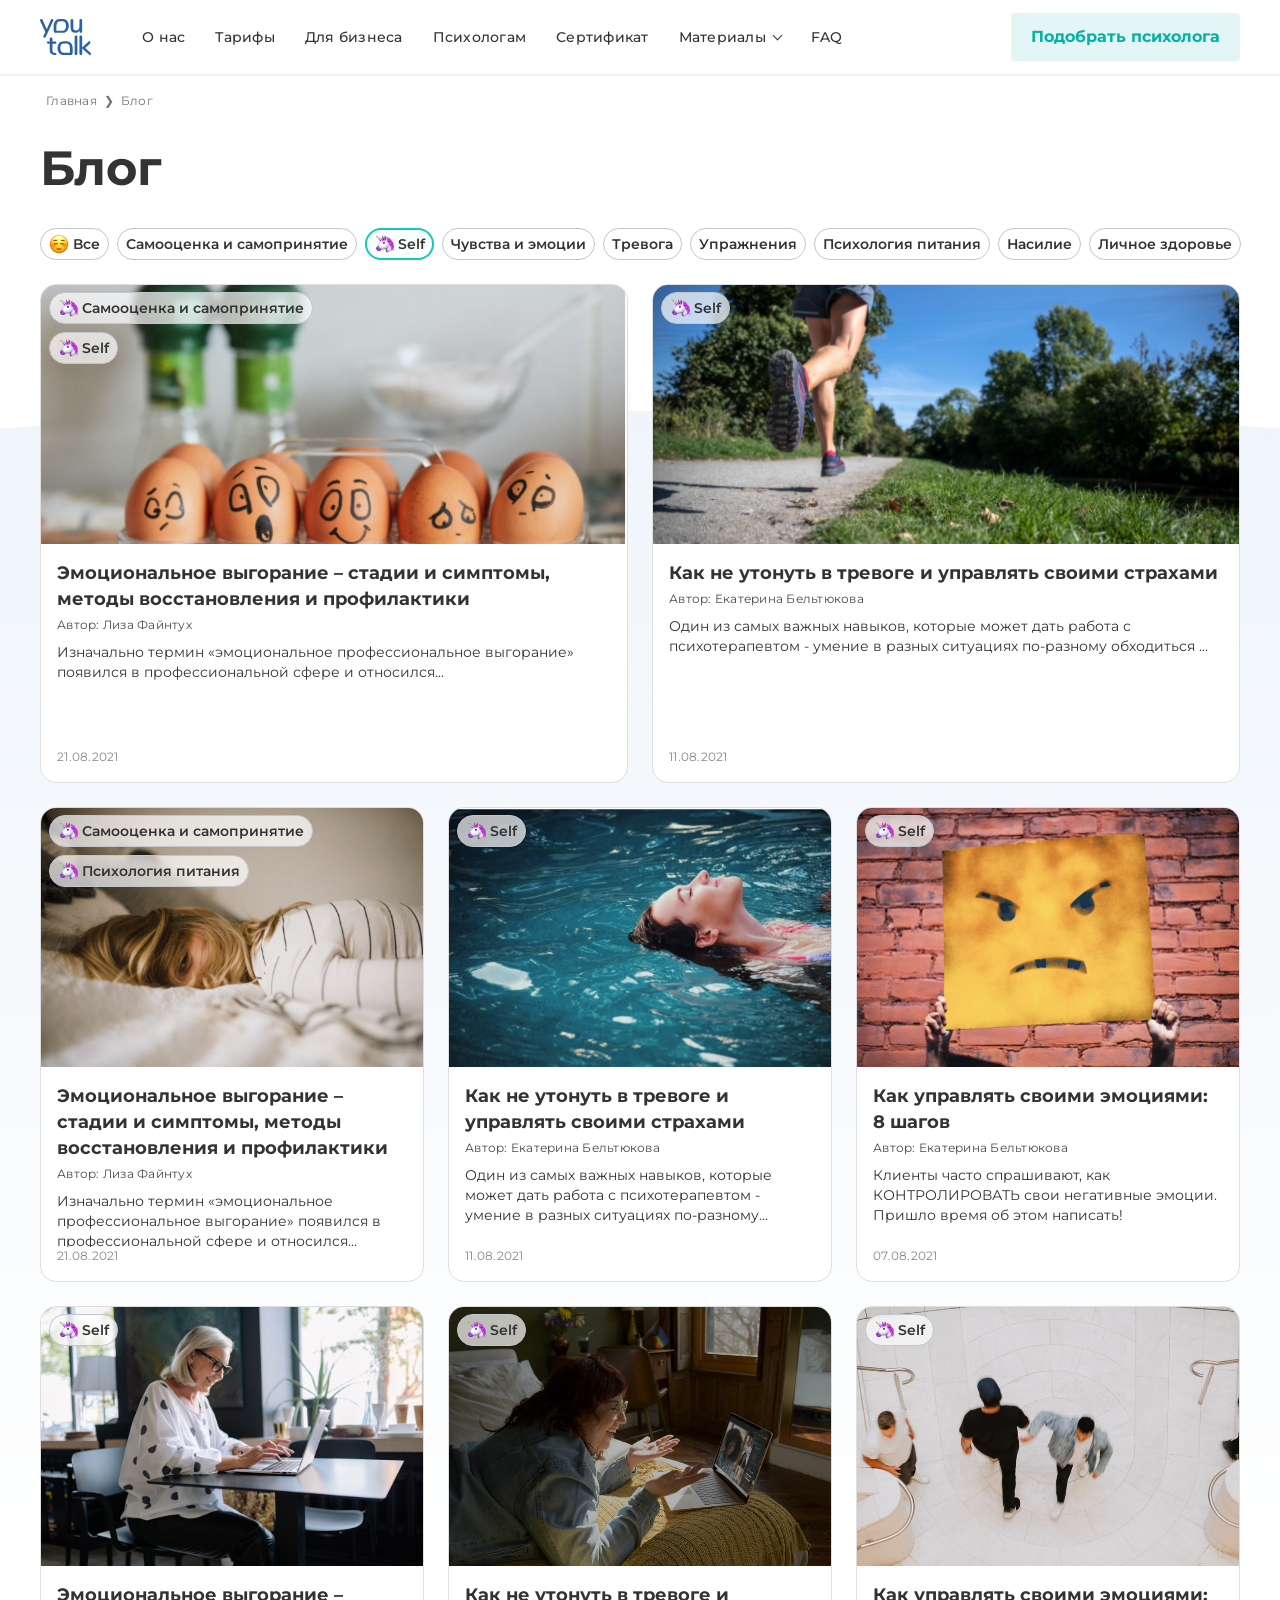
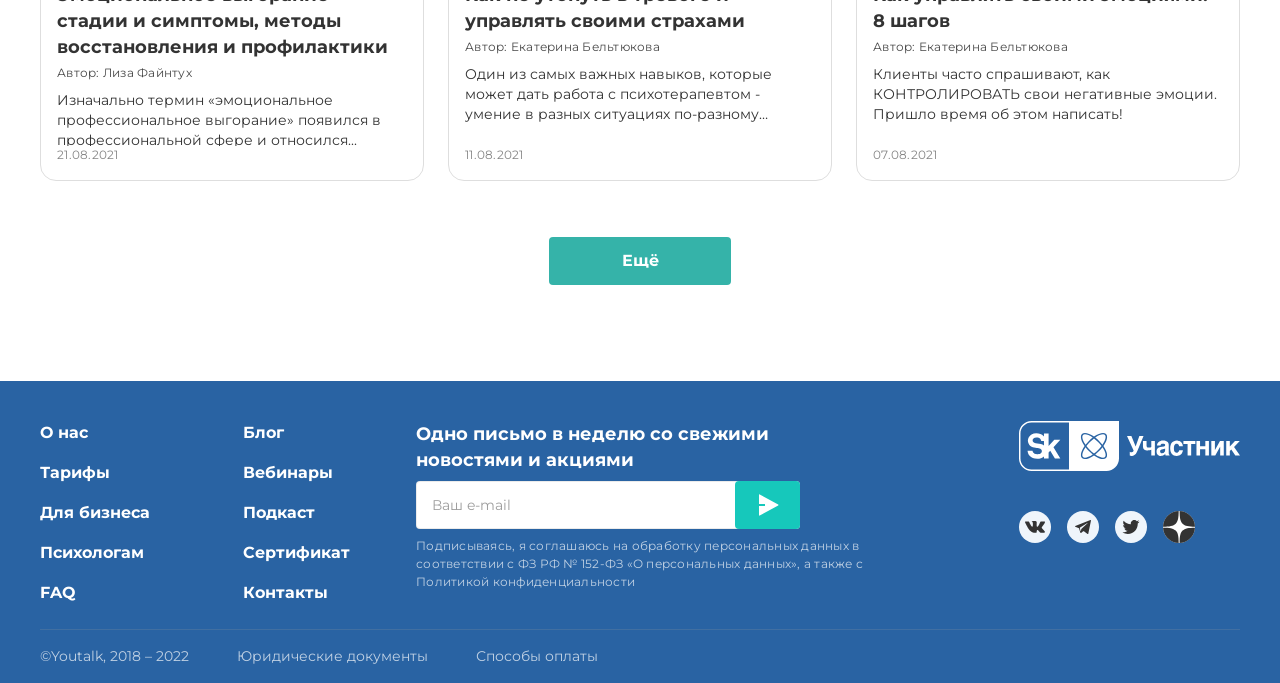
==== commit 43f335de: "fix: update README and page" ====
--- a/index.html
+++ b/index.html
@@ -1,309 +1,600 @@
 <!doctype html>
+<!-- Корневой элемент документа объединяет настройки head и видимое содержимое body. lang: Указывает язык содержимого для произношения и правил обработки текста. -->
 <html lang="ru">
-
-<head>
-  <!-- Основные данные страницы для браузера и поисковых систем. -->
-  <meta charset="UTF-8">
-  <meta name="viewport" content="width=device-width, initial-scale=1.0">
-  <meta name="description"
-    content="Блог сервиса психологической помощи YouTalk: статьи о чувствах, тревоге, самооценке и личном здоровье.">
-  <title>Блог — YouTalk</title>
-  <link rel="icon" href="assets/images/icons/logo.svg" type="image/svg+xml">
-
-  <!-- TODO: Подключение общих файлов и стилей только для страницы блога. -->
-  <link rel="stylesheet" href="css/fonts.css">
-  <link rel="stylesheet" href="css/common.css">
-  <link rel="stylesheet" href="css/pages/blog.css">
-
-  <!-- Подключение JavaScript после построения HTML-страницы. -->
-  <script src="js/main.js" defer></script>
-</head>
-
-<body>
-  <!-- Доступность: быстрый переход к основному содержимому. -->
-  <a class="skip-link" href="#main-content">Перейти к основному содержимому</a>
-
-  <!-- БЭМ: блок header — шапка сайта. -->
-  <header class="header">
-    <div class="header__inner container">
-      <!-- БЭМ: элемент header__logo — логотип со ссылкой на главную. -->
-      <a class="header__logo" href="#" aria-label="YouTalk — главная">
-        <img src="assets/images/icons/logo.svg" width="51" height="36" alt="YouTalk">
-      </a>
-
-      <!-- БЭМ: элемент header__nav — основная навигация. -->
-      <nav class="header__nav" id="main-navigation" aria-label="Основная навигация">
-        <a class="header__link" href="#">О нас</a>
-        <a class="header__link" href="#">Тарифы</a>
-        <a class="header__link" href="#">Для бизнеса</a>
-        <a class="header__link" href="#">Психологам</a>
-        <a class="header__link" href="#">Сертификат</a>
-        <a class="header__link header__link--dropdown" href="#">Материалы</a>
-        <a class="header__link" href="#">FAQ</a>
-      </nav>
-
-      <!-- БЭМ: общая кнопка button с модификатором button--pale. -->
-      <a class="button button--pale header__cta" href="#">Подобрать психолога</a>
-
-      <!-- TODO: Совпадение aria-controls кнопки с id основной навигации. -->
-      <button class="header__menu-button" type="button" aria-label="Открыть меню" aria-expanded="false"
-        aria-controls="main-navigation">
-        <span></span><span></span><span></span>
-      </button>
-    </div>
-  </header>
-
-  <!-- БЭМ: блок main — основное содержимое страницы блога. -->
-  <main class="main" id="main-content">
-    <div class="container">
-      <!-- БЭМ: блок breadcrumbs — путь до текущей страницы. -->
-      <nav class="breadcrumbs" aria-label="Хлебные крошки">
-        <a class="breadcrumbs__link" href="#">Главная</a>
-        <span class="breadcrumbs__arrow" aria-hidden="true">&#10095;</span>
-        <span class="breadcrumbs__current" aria-current="page">Блог</span>
-      </nav>
-
-      <h1 class="main__title">Блог</h1>
-
-      <!-- БЭМ: блок filters — кнопки выбора темы. -->
-      <section class="filters" aria-labelledby="filters-title">
-        <h2 class="visually-hidden" id="filters-title">Темы статей</h2>
-        <button class="filters__button" type="button"><img src="assets/images/icons/smile.png" width="20" height="20"
-            alt="">Все</button>
-        <button class="filters__button" type="button">Самооценка и самопринятие</button>
-        <button class="filters__button filters__button--active" type="button"><img src="assets/images/icons/unicorn.png"
-            width="20" height="20" alt="">Self</button>
-        <button class="filters__button" type="button">Чувства и эмоции</button>
-        <button class="filters__button" type="button">Тревога</button>
-        <button class="filters__button" type="button">Упражнения</button>
-        <button class="filters__button" type="button">Психология питания</button>
-        <button class="filters__button" type="button">Насилие</button>
-        <button class="filters__button" type="button">Личное здоровье</button>
-      </section>
-
-      <!-- БЭМ: блок articles — адаптивная сетка карточек. -->
-      <section class="articles" aria-label="Статьи блога" id="articles-list">
-        <!-- БЭМ: блок card с модификатором card--featured. -->
-        <article class="card card--featured">
-          <a class="card__link" href="#">
-            <div class="card__media">
-              <img class="card__image" src="assets/images/blog/blog-eggs.png" alt="Яйца с нарисованными эмоциями">
-              <div class="card__tags">
-                <span class="tag"><img src="assets/images/icons/unicorn.png" width="20" height="20" alt="">Самооценка и
-                  самопринятие</span>
-                <span class="tag"><img src="assets/images/icons/unicorn.png" width="20" height="20" alt="">Self</span>
-              </div>
-            </div>
-            <div class="card__body">
-              <h2 class="card__title">Эмоциональное выгорание – стадии и симптомы, методы восстановления и профилактики
-              </h2>
-              <p class="card__author">Автор: Лиза Файнтух</p>
-              <p class="card__description">Изначально термин «эмоциональное профессиональное выгорание» появился в
-                профессиональной сфере и относился...</p>
-              <time class="card__date" datetime="2021-08-21">21.08.2021</time>
-            </div>
-          </a>
-        </article>
-
-        <!-- TODO: Ссылка данной карточки открывает страницу статьи в новой вкладке. -->
-        <article class="card card--featured">
-          <a class="card__link" href="posts/how-to-manage-anxiety/index.html" target="_blank" rel="noopener">
-            <div class="card__media">
-              <img class="card__image" src="assets/images/blog/blog-running.png" alt="Человек бежит по дорожке в парке">
-              <div class="card__tags"><span class="tag"><img src="assets/images/icons/unicorn.png" width="20"
-                    height="20" alt="">Self</span></div>
-            </div>
-            <div class="card__body">
-              <h2 class="card__title">Как не утонуть в тревоге и управлять своими страхами</h2>
-              <p class="card__author">Автор: Екатерина Бельтюкова</p>
-              <p class="card__description">Один из самых важных навыков, которые может дать работа с психотерапевтом -
-                умение в разных ситуациях по-разному обходиться ...</p>
-              <time class="card__date" datetime="2021-08-11">11.08.2021</time>
-            </div>
-          </a>
-        </article>
-
-        <!-- БЭМ: обычная карточка статьи без модификатора. -->
-        <article class="card">
-          <a class="card__link" href="#">
-            <div class="card__media">
-              <img class="card__image" src="assets/images/blog/blog-burnout.png"
-                alt="Уставшая женщина лежит на кровати">
-              <div class="card__tags">
-                <span class="tag"><img src="assets/images/icons/unicorn.png" width="20" height="20" alt="">Самооценка и
-                  самопринятие</span>
-                <span class="tag"><img src="assets/images/icons/unicorn.png" width="20" height="20" alt="">Психология
-                  питания</span>
-              </div>
-            </div>
-            <div class="card__body">
-              <h2 class="card__title">Эмоциональное выгорание – стадии и симптомы, методы восстановления и профилактики
-              </h2>
-              <p class="card__author">Автор: Лиза Файнтух</p>
-              <p class="card__description">Изначально термин «эмоциональное профессиональное выгорание» появился в
-                профессиональной сфере и относился...</p>
-              <time class="card__date" datetime="2021-08-21">21.08.2021</time>
-            </div>
-          </a>
-        </article>
-
-        <article class="card">
-          <a class="card__link" href="posts/how-to-manage-anxiety/index.html" target="_blank" rel="noopener">
-            <div class="card__media">
-              <img class="card__image" src="assets/images/blog/blog-anxiety.png"
-                alt="Женщина расслабленно лежит на воде">
-              <div class="card__tags"><span class="tag"><img src="assets/images/icons/unicorn.png" width="20"
-                    height="20" alt="">Self</span></div>
-            </div>
-            <div class="card__body">
-              <h2 class="card__title">Как не утонуть в тревоге и управлять своими страхами</h2>
-              <p class="card__author">Автор: Екатерина Бельтюкова</p>
-              <p class="card__description">Один из самых важных навыков, которые может дать работа с психотерапевтом -
-                умение в разных ситуациях по-разному обходиться ...</p>
-              <time class="card__date" datetime="2021-08-11">11.08.2021</time>
-            </div>
-          </a>
-        </article>
-
-        <article class="card card--mobile-hidden">
-          <a class="card__link" href="#">
-            <div class="card__media">
-              <img class="card__image" src="assets/images/blog/blog-emotions.png"
-                alt="Человек держит жёлтый плакат с сердитым лицом">
-              <div class="card__tags"><span class="tag"><img src="assets/images/icons/unicorn.png" width="20"
-                    height="20" alt="">Self</span></div>
-            </div>
-            <div class="card__body">
-              <h2 class="card__title">Как управлять своими эмоциями: 8 шагов</h2>
-              <p class="card__author">Автор: Екатерина Бельтюкова</p>
-              <p class="card__description">Клиенты часто спрашивают, как КОНТРОЛИРОВАТЬ свои негативные эмоции. Пришло
-                время об этом написать!</p>
-              <time class="card__date" datetime="2021-08-07">07.08.2021</time>
-            </div>
-          </a>
-        </article>
-
-        <article class="card card--mobile-hidden">
-          <a class="card__link" href="#">
-            <div class="card__media">
-              <img class="card__image" src="assets/images/blog/blog-work-online.jpeg"
-                alt="Женщина работает за ноутбуком">
-              <div class="card__tags"><span class="tag"><img src="assets/images/icons/unicorn.png" width="20"
-                    height="20" alt="">Self</span></div>
-            </div>
-            <div class="card__body">
-              <h2 class="card__title">Эмоциональное выгорание – стадии и симптомы, методы восстановления и профилактики
-              </h2>
-              <p class="card__author">Автор: Лиза Файнтух</p>
-              <p class="card__description">Изначально термин «эмоциональное профессиональное выгорание» появился в
-                профессиональной сфере и относился...</p>
-              <time class="card__date" datetime="2021-08-21">21.08.2021</time>
-            </div>
-          </a>
-        </article>
-
-        <article class="card card--mobile-hidden">
-          <a class="card__link" href="posts/how-to-manage-anxiety/index.html" target="_blank" rel="noopener">
-            <div class="card__media">
-              <img class="card__image" src="assets/images/blog/blog-video-call.jpeg"
-                alt="Женщина общается по видеосвязи">
-              <div class="card__tags"><span class="tag"><img src="assets/images/icons/unicorn.png" width="20"
-                    height="20" alt="">Self</span></div>
-            </div>
-            <div class="card__body">
-              <h2 class="card__title">Как не утонуть в тревоге и управлять своими страхами</h2>
-              <p class="card__author">Автор: Екатерина Бельтюкова</p>
-              <p class="card__description">Один из самых важных навыков, которые может дать работа с психотерапевтом -
-                умение в разных ситуациях по-разному обходиться ...</p>
-              <time class="card__date" datetime="2021-08-11">11.08.2021</time>
-            </div>
-          </a>
-        </article>
-
-        <article class="card card--mobile-hidden">
-          <a class="card__link" href="#">
-            <div class="card__media">
-              <img class="card__image" src="assets/images/blog/blog-people.jpeg" alt="Люди идут по светлому холлу">
-              <div class="card__tags"><span class="tag"><img src="assets/images/icons/unicorn.png" width="20"
-                    height="20" alt="">Self</span></div>
-            </div>
-            <div class="card__body">
-              <h2 class="card__title">Как управлять своими эмоциями: 8 шагов</h2>
-              <p class="card__author">Автор: Екатерина Бельтюкова</p>
-              <p class="card__description">Клиенты часто спрашивают, как КОНТРОЛИРОВАТЬ свои негативные эмоции. Пришло
-                время об этом написать!</p>
-              <time class="card__date" datetime="2021-08-07">07.08.2021</time>
-            </div>
-          </a>
-        </article>
-      </section>
-
-      <!-- БЭМ: кнопка показа дополнительных карточек. -->
-      <button class="button button--primary main__more" type="button" aria-controls="articles-list">Ещё</button>
-    </div>
-  </main>
-
-  <!-- БЭМ: блок footer — подвал сайта. -->
-  <footer class="footer">
-    <div class="footer__inner container">
-      <!-- БЭМ: элемент footer__navigation — ссылки подвала. -->
-      <nav class="footer__navigation" aria-label="Навигация в подвале">
-        <div class="footer__links">
-          <a href="#">О нас</a><a href="#">Тарифы</a><a href="#">Для бизнеса</a><a href="#">Психологам</a><a
-            href="#">FAQ</a>
+  <!-- Главная страница блога: темы, карточки статей и общий подвал. -->
+
+  <head>
+    <!-- Основные данные страницы для браузера и поисковых систем. -->
+    <meta charset="UTF-8" /> <!-- charset: Указывает кодировку документа. -->
+    <meta name="viewport" content="width=device-width, initial-scale=1.0" /> <!-- Задаёт служебные сведения для браузера и поисковых систем. name: Задаёт имя передаваемого поля; одинаковое имя объединяет радиокнопки. content: Содержит значение метаданных, назначение которых задаёт name или http-equiv. -->
+    <meta name="description" content="Блог сервиса психологической помощи YouTalk: статьи о чувствах, тревоге, самооценке и личном здоровье." /> <!-- Задаёт служебные сведения для браузера и поисковых систем. -->
+    <!-- Задаёт название вкладки браузера. -->
+    <title>Блог — YouTalk</title>
+    <link rel="icon" href="assets/images/icons/logo.svg" type="image/svg+xml" /> <!-- Связывает документ с внешним ресурсом. rel: Объясняет отношение ссылки к текущему документу. href: Указывает адрес перехода или подключаемого ресурса. type: Выбирает разновидность поля, кнопки или подключаемого содержимого. -->
+
+    <link rel="stylesheet" href="css/fonts.css" /> <!-- fonts.css подключает шрифты, common.css — общие компоненты, последний файл — стили блога. -->
+    <link rel="stylesheet" href="css/common.css" />
+    <link rel="stylesheet" href="css/pages/blog.css" />
+
+    <!-- defer позволяет загрузить JS параллельно с HTML и выполнить его после разбора разметки. -->
+    <!-- src: Указывает адрес загружаемого ресурса. defer: Откладывает обычный внешний скрипт до разбора HTML, сохраняя порядок таких скриптов. -->
+    <script src="js/main.js" defer></script>
+  </head>
+
+  <!-- Содержит отображаемую страницу и её элементы управления. -->
+  <body>
+    <!-- href="#" — ссылки-заглушки учебного макета; отдельные страницы для них пока не созданы. -->
+    <!-- Доступность: быстрый переход к основному содержимому. -->
+    <!-- class: Связывает элемент с CSS-селекторами и поиском в JavaScript. -->
+    <a class="skip-link" href="#main-content"
+      >Перейти к основному содержимому</a
+    >
+
+    <!-- БЭМ: блок header — шапка сайта. -->
+    <header class="header">
+      <!-- Группирует элементы для оформления и работы сценария, не добавляя отдельного смыслового значения. -->
+      <div class="header__inner container">
+        <!-- Логотип: header__logo — элемент блока header; ссылка пока ведёт на начало страницы. -->
+        <!-- aria-label: Даёт элементу доступное имя. -->
+        <a class="header__logo" href="#" aria-label="YouTalk — главная">
+          <!-- Подключает изображение; его текстовую замену задаёт alt. width: Задаёт ширину в правилах этого элемента; у изображения помогает заранее определить место. height: Задаёт высоту в правилах этого элемента; у изображения помогает заранее определить место. alt: Даёт текстовую замену картинки; пустая строка обозначает декоративное изображение. -->
+          <img
+            src="assets/images/icons/logo.svg"
+            width="51"
+            height="36"
+            alt="YouTalk"
+          />
+        </a>
+
+        <!-- БЭМ: элемент header__nav — основная навигация. -->
+        <!-- id: Даёт элементу идентификатор для якоря, подписи, CSS или JavaScript. -->
+        <nav
+          class="header__nav"
+          id="main-navigation"
+          aria-label="Основная навигация"
+        >
+          <a class="header__link" href="#">О нас</a>
+          <a class="header__link" href="#">Тарифы</a>
+          <a class="header__link" href="#">Для бизнеса</a>
+          <a class="header__link" href="#">Психологам</a>
+          <a class="header__link" href="#">Сертификат</a>
+          <a class="header__link header__link--dropdown" href="#">Материалы</a>
+          <a class="header__link" href="#">FAQ</a>
+        </nav>
+
+        <!-- БЭМ: общая кнопка button с модификатором button--pale. -->
+        <a class="button button--pale header__cta" href="#"
+          >Подобрать психолога</a
+        >
+
+        <!-- aria-controls связывает кнопку с id меню; main.js обновляет aria-expanded и подпись. -->
+        <!-- type: Выбирает разновидность поля, кнопки или подключаемого содержимого. aria-expanded: Сообщает раскрытое состояние управляемого блока. aria-controls: Указывает id элемента, которым управляет этот элемент. -->
+        <button
+          class="header__menu-button"
+          type="button"
+          aria-label="Открыть меню"
+          aria-expanded="false"
+          aria-controls="main-navigation"
+        >
+          <!-- Выделяет часть строки для оформления или обращения из JavaScript. -->
+          <span></span><span></span><span></span>
+        </button>
+      </div>
+    </header>
+
+    <!-- БЭМ: блок main — основное содержимое страницы блога. -->
+    <main class="main" id="main-content">
+      <div class="container">
+        <!-- БЭМ: блок breadcrumbs — путь до текущей страницы. -->
+        <nav class="breadcrumbs" aria-label="Хлебные крошки">
+          <a class="breadcrumbs__link" href="#">Главная</a>
+          <!-- aria-hidden: Убирает элемент из дерева доступности при true; само по себе не скрывает его зрительно. -->
+          <span class="breadcrumbs__arrow" aria-hidden="true">&#10095;</span>
+          <!-- aria-current: Отмечает текущую страницу или пункт. -->
+          <span class="breadcrumbs__current" aria-current="page">Блог</span>
+        </nav>
+
+        <!-- Задаёт заголовок первого уровня. -->
+        <h1 class="main__title">Блог</h1>
+
+        <!-- Темы статей: выбранный вид задан классом --active; фильтрация в JS пока не реализована. -->
+        <!-- aria-labelledby: Берёт доступное имя из элементов с указанными id. -->
+        <section class="filters" aria-labelledby="filters-title">
+          <!-- Задаёт заголовок раздела второго уровня. -->
+          <h2 class="visually-hidden" id="filters-title">Темы статей</h2>
+          <button class="filters__button" type="button"
+            ><img
+              src="assets/images/icons/smile.png"
+              width="20"
+              height="20"
+              alt=""
+            />Все</button
+          >
+          <button class="filters__button" type="button"
+            >Самооценка и самопринятие</button
+          >
+          <button class="filters__button filters__button--active" type="button"
+            ><img
+              src="assets/images/icons/unicorn.png"
+              width="20"
+              height="20"
+              alt=""
+            />Self</button
+          >
+          <button class="filters__button" type="button"
+            >Чувства и эмоции</button
+          >
+          <button class="filters__button" type="button">Тревога</button>
+          <button class="filters__button" type="button">Упражнения</button>
+          <button class="filters__button" type="button"
+            >Психология питания</button
+          >
+          <button class="filters__button" type="button">Насилие</button>
+          <button class="filters__button" type="button">Личное здоровье</button>
+        </section>
+
+        <!-- БЭМ: блок articles — адаптивная сетка карточек. -->
+        <section class="articles" aria-label="Статьи блога" id="articles-list">
+          <!-- Шаблон карточки: ссылка охватывает изображение, темы, заголовок, автора, описание и дату. -->
+          <!-- card — блок; card__body — его элемент; card--featured делает карточку крупнее. -->
+          <article class="card card--featured">
+            <a class="card__link" href="#">
+              <div class="card__media">
+                <img
+                  class="card__image"
+                  src="assets/images/blog/blog-eggs.png"
+                  alt="Яйца с нарисованными эмоциями"
+                />
+                <div class="card__tags">
+                  <span class="tag"
+                    ><img
+                      src="assets/images/icons/unicorn.png"
+                      width="20"
+                      height="20"
+                      alt=""
+                    />Самооценка и самопринятие</span
+                  >
+                  <span class="tag"
+                    ><img
+                      src="assets/images/icons/unicorn.png"
+                      width="20"
+                      height="20"
+                      alt=""
+                    />Self</span
+                  >
+                </div>
+              </div>
+              <div class="card__body">
+                <h2 class="card__title"
+                  >Эмоциональное выгорание – стадии и симптомы, методы
+                  восстановления и профилактики
+                </h2>
+                <!-- Обозначает отдельный абзац. -->
+                <p class="card__author">Автор: Лиза Файнтух</p>
+                <p class="card__description"
+                  >Изначально термин «эмоциональное профессиональное выгорание»
+                  появился в профессиональной сфере и относился...</p
+                >
+                <!-- Представляет дату или время. datetime: Даёт машиночитаемую дату или время. -->
+                <time class="card__date" datetime="2021-08-21">21.08.2021</time>
+              </div>
+            </a>
+          </article>
+
+          <!-- target="_blank" открывает статью в новой вкладке; rel="noopener" закрывает ей доступ к исходному окну. -->
+          <article class="card card--featured">
+            <!-- Создаёт ссылку; адрес или якорь назначения задаёт href. target: Выбирает контекст открытия ссылки; _blank открывает новый. -->
+            <a
+              class="card__link"
+              href="posts/how-to-manage-anxiety/index.html"
+              target="_blank"
+              rel="noopener"
+            >
+              <div class="card__media">
+                <img
+                  class="card__image"
+                  src="assets/images/blog/blog-running.png"
+                  alt="Человек бежит по дорожке в парке"
+                />
+                <div class="card__tags"
+                  ><span class="tag"
+                    ><img
+                      src="assets/images/icons/unicorn.png"
+                      width="20"
+                      height="20"
+                      alt=""
+                    />Self</span
+                  ></div
+                >
+              </div>
+              <div class="card__body">
+                <h2 class="card__title"
+                  >Как не утонуть в тревоге и управлять своими страхами</h2
+                >
+                <p class="card__author">Автор: Екатерина Бельтюкова</p>
+                <p class="card__description"
+                  >Один из самых важных навыков, которые может дать работа с
+                  психотерапевтом - умение в разных ситуациях по-разному
+                  обходиться ...</p
+                >
+                <time class="card__date" datetime="2021-08-11">11.08.2021</time>
+              </div>
+            </a>
+          </article>
+
+          <!-- БЭМ: обычная карточка статьи без модификатора. -->
+          <article class="card">
+            <a class="card__link" href="#">
+              <div class="card__media">
+                <img
+                  class="card__image"
+                  src="assets/images/blog/blog-burnout.png"
+                  alt="Уставшая женщина лежит на кровати"
+                />
+                <div class="card__tags">
+                  <span class="tag"
+                    ><img
+                      src="assets/images/icons/unicorn.png"
+                      width="20"
+                      height="20"
+                      alt=""
+                    />Самооценка и самопринятие</span
+                  >
+                  <span class="tag"
+                    ><img
+                      src="assets/images/icons/unicorn.png"
+                      width="20"
+                      height="20"
+                      alt=""
+                    />Психология питания</span
+                  >
+                </div>
+              </div>
+              <div class="card__body">
+                <h2 class="card__title"
+                  >Эмоциональное выгорание – стадии и симптомы, методы
+                  восстановления и профилактики
+                </h2>
+                <p class="card__author">Автор: Лиза Файнтух</p>
+                <p class="card__description"
+                  >Изначально термин «эмоциональное профессиональное выгорание»
+                  появился в профессиональной сфере и относился...</p
+                >
+                <time class="card__date" datetime="2021-08-21">21.08.2021</time>
+              </div>
+            </a>
+          </article>
+
+          <article class="card">
+            <a
+              class="card__link"
+              href="posts/how-to-manage-anxiety/index.html"
+              target="_blank"
+              rel="noopener"
+            >
+              <div class="card__media">
+                <img
+                  class="card__image"
+                  src="assets/images/blog/blog-anxiety.png"
+                  alt="Женщина расслабленно лежит на воде"
+                />
+                <div class="card__tags"
+                  ><span class="tag"
+                    ><img
+                      src="assets/images/icons/unicorn.png"
+                      width="20"
+                      height="20"
+                      alt=""
+                    />Self</span
+                  ></div
+                >
+              </div>
+              <div class="card__body">
+                <h2 class="card__title"
+                  >Как не утонуть в тревоге и управлять своими страхами</h2
+                >
+                <p class="card__author">Автор: Екатерина Бельтюкова</p>
+                <p class="card__description"
+                  >Один из самых важных навыков, которые может дать работа с
+                  психотерапевтом - умение в разных ситуациях по-разному
+                  обходиться ...</p
+                >
+                <time class="card__date" datetime="2021-08-11">11.08.2021</time>
+              </div>
+            </a>
+          </article>
+
+          <!-- До 600px эта дополнительная карточка скрыта; кнопка «Ещё» раскрывает её через класс сетки is-expanded. -->
+          <article class="card card--mobile-hidden">
+            <a class="card__link" href="#">
+              <div class="card__media">
+                <img
+                  class="card__image"
+                  src="assets/images/blog/blog-emotions.png"
+                  alt="Человек держит жёлтый плакат с сердитым лицом"
+                />
+                <div class="card__tags"
+                  ><span class="tag"
+                    ><img
+                      src="assets/images/icons/unicorn.png"
+                      width="20"
+                      height="20"
+                      alt=""
+                    />Self</span
+                  ></div
+                >
+              </div>
+              <div class="card__body">
+                <h2 class="card__title"
+                  >Как управлять своими эмоциями: 8 шагов</h2
+                >
+                <p class="card__author">Автор: Екатерина Бельтюкова</p>
+                <p class="card__description"
+                  >Клиенты часто спрашивают, как КОНТРОЛИРОВАТЬ свои негативные
+                  эмоции. Пришло время об этом написать!</p
+                >
+                <time class="card__date" datetime="2021-08-07">07.08.2021</time>
+              </div>
+            </a>
+          </article>
+
+          <article class="card card--mobile-hidden">
+            <a class="card__link" href="#">
+              <div class="card__media">
+                <img
+                  class="card__image"
+                  src="assets/images/blog/blog-work-online.jpeg"
+                  alt="Женщина работает за ноутбуком"
+                />
+                <div class="card__tags"
+                  ><span class="tag"
+                    ><img
+                      src="assets/images/icons/unicorn.png"
+                      width="20"
+                      height="20"
+                      alt=""
+                    />Self</span
+                  ></div
+                >
+              </div>
+              <div class="card__body">
+                <h2 class="card__title"
+                  >Эмоциональное выгорание – стадии и симптомы, методы
+                  восстановления и профилактики
+                </h2>
+                <p class="card__author">Автор: Лиза Файнтух</p>
+                <p class="card__description"
+                  >Изначально термин «эмоциональное профессиональное выгорание»
+                  появился в профессиональной сфере и относился...</p
+                >
+                <time class="card__date" datetime="2021-08-21">21.08.2021</time>
+              </div>
+            </a>
+          </article>
+
+          <article class="card card--mobile-hidden">
+            <a
+              class="card__link"
+              href="posts/how-to-manage-anxiety/index.html"
+              target="_blank"
+              rel="noopener"
+            >
+              <div class="card__media">
+                <img
+                  class="card__image"
+                  src="assets/images/blog/blog-video-call.jpeg"
+                  alt="Женщина общается по видеосвязи"
+                />
+                <div class="card__tags"
+                  ><span class="tag"
+                    ><img
+                      src="assets/images/icons/unicorn.png"
+                      width="20"
+                      height="20"
+                      alt=""
+                    />Self</span
+                  ></div
+                >
+              </div>
+              <div class="card__body">
+                <h2 class="card__title"
+                  >Как не утонуть в тревоге и управлять своими страхами</h2
+                >
+                <p class="card__author">Автор: Екатерина Бельтюкова</p>
+                <p class="card__description"
+                  >Один из самых важных навыков, которые может дать работа с
+                  психотерапевтом - умение в разных ситуациях по-разному
+                  обходиться ...</p
+                >
+                <time class="card__date" datetime="2021-08-11">11.08.2021</time>
+              </div>
+            </a>
+          </article>
+
+          <article class="card card--mobile-hidden">
+            <a class="card__link" href="#">
+              <div class="card__media">
+                <img
+                  class="card__image"
+                  src="assets/images/blog/blog-people.jpeg"
+                  alt="Люди идут по светлому холлу"
+                />
+                <div class="card__tags"
+                  ><span class="tag"
+                    ><img
+                      src="assets/images/icons/unicorn.png"
+                      width="20"
+                      height="20"
+                      alt=""
+                    />Self</span
+                  ></div
+                >
+              </div>
+              <div class="card__body">
+                <h2 class="card__title"
+                  >Как управлять своими эмоциями: 8 шагов</h2
+                >
+                <p class="card__author">Автор: Екатерина Бельтюкова</p>
+                <p class="card__description"
+                  >Клиенты часто спрашивают, как КОНТРОЛИРОВАТЬ свои негативные
+                  эмоции. Пришло время об этом написать!</p
+                >
+                <time class="card__date" datetime="2021-08-07">07.08.2021</time>
+              </div>
+            </a>
+          </article>
+        </section>
+
+        <!-- «Ещё» добавляет сетке is-expanded и затем скрывается; все карточки уже находятся в HTML. -->
+        <button
+          class="button button--primary main__more"
+          type="button"
+          aria-controls="articles-list"
+          >Ещё</button
+        >
+      </div>
+    </main>
+
+    <!-- БЭМ: блок footer — подвал сайта. -->
+    <footer class="footer">
+      <div class="footer__inner container">
+        <!-- БЭМ: элемент footer__navigation — ссылки подвала. -->
+        <nav class="footer__navigation" aria-label="Навигация в подвале">
+          <div class="footer__links">
+            <a href="#">О нас</a><a href="#">Тарифы</a
+            ><a href="#">Для бизнеса</a><a href="#">Психологам</a
+            ><a href="#">FAQ</a>
+          </div>
+          <div class="footer__links">
+            <a href="#">Блог</a><a href="#">Вебинары</a><a href="#">Подкаст</a
+            ><a href="#">Сертификат</a><a href="#">Контакты</a>
+          </div>
+        </nav>
+
+        <!-- Форма подписки: браузер проверяет обязательный e-mail; обработчик подписки пока не подключён. -->
+        <section class="subscribe" aria-labelledby="subscribe-title">
+          <h2 class="subscribe__title" id="subscribe-title"
+            >Одно письмо в неделю со свежими<!-- Принудительно переносит строку. --><br
+              class="subscribe__desktop-break"
+            />
+            новостями и акциями</h2
+          >
+          <!-- label связывается с полем через for и id; visually-hidden сохраняет подпись для экранного диктора. -->
+          <form class="subscribe__form">
+            <!-- Задаёт подпись поля формы. for: Связывает подпись label с id поля. -->
+            <label class="visually-hidden" for="email">Ваш e-mail</label>
+            <!-- Создаёт поле ввода или элемент выбора в зависимости от type. type: Выбирает разновидность поля, кнопки или подключаемого содержимого. placeholder: Показывает подсказку внутри пустого поля; не заменяет подпись. autocomplete: Подсказывает назначение поля для автозаполнения. aria-describedby: Связывает элемент с дополнительным пояснением по id. required: Требует заполнения поля перед штатной отправкой формы. -->
+            <input
+              class="subscribe__input"
+              id="email"
+              name="email"
+              type="email"
+              placeholder="Ваш e-mail"
+              autocomplete="email"
+              aria-describedby="subscribe-note"
+              required
+            />
+            <!-- Создаёт доступную с клавиатуры кнопку действия. type: Выбирает разновидность поля, кнопки или подключаемого содержимого. -->
+            <button
+              class="subscribe__button"
+              type="submit"
+              aria-label="Подписаться"
+            >
+              <img
+                src="assets/images/icons/send.svg"
+                width="24"
+                height="24"
+                alt=""
+              />
+            </button>
+          </form>
+          <p class="subscribe__note" id="subscribe-note"
+            >Подписываясь, я соглашаюсь на обработку персональных данных в
+            соответствии с ФЗ РФ № 152-ФЗ «О персональных данных», а также с
+            Политикой конфиденциальности</p
+          >
+        </section>
+
+        <!-- БЭМ: блок social — ссылки на социальные сети. -->
+        <section class="social" aria-label="Социальные сети">
+          <div class="social__member" aria-label="Участник Сколково">
+            <img
+              src="assets/images/icons/sk.svg"
+              width="100"
+              height="50"
+              alt="Сколково"
+            />
+            <img
+              src="assets/images/icons/member.svg"
+              width="113"
+              height="20"
+              alt="Участник"
+            />
+          </div>
+          <div class="social__links">
+            <!-- Создаёт ссылку; адрес или якорь назначения задаёт href. -->
+            <a
+              class="social__link"
+              href="https://vk.com/youtalk.therapy"
+              target="_blank"
+              rel="noopener noreferrer"
+              aria-label="YouTalk во ВКонтакте, откроется в новой вкладке"
+              ><img
+                class="social__icon social__icon--vk"
+                src="assets/images/icons/vk.svg"
+                width="20"
+                height="12"
+                alt=""
+            /></a>
+            <a
+              class="social__link"
+              href="https://t.me/youtalktherapy"
+              target="_blank"
+              rel="noopener noreferrer"
+              aria-label="YouTalk в Telegram, откроется в новой вкладке"
+              ><img
+                class="social__icon social__icon--telegram"
+                src="assets/images/icons/telegram.svg"
+                width="16"
+                height="14"
+                alt=""
+            /></a>
+            <a
+              class="social__link"
+              href="https://twitter.com/"
+              target="_blank"
+              rel="noopener noreferrer"
+              aria-label="Twitter, откроется в новой вкладке"
+              ><img
+                class="social__icon social__icon--twitter"
+                src="assets/images/icons/twitter.svg"
+                width="18"
+                height="18"
+                alt=""
+            /></a>
+            <a
+              class="social__link social__link--dzen"
+              href="https://dzen.ru/"
+              target="_blank"
+              rel="noopener noreferrer"
+              aria-label="Дзен, откроется в новой вкладке"
+              ><img
+                class="social__icon social__icon--dzen"
+                src="assets/images/icons/dzen.svg"
+                width="32"
+                height="32"
+                alt=""
+            /></a>
+          </div>
+        </section>
+
+        <!-- БЭМ: элемент footer__legal — юридическая информация. -->
+        <div class="footer__legal">
+          <span>©Youtalk, 2018 – 2022</span>
+          <a href="#">Юридические документы</a>
+          <a href="#">Способы оплаты</a>
         </div>
-        <div class="footer__links">
-          <a href="#">Блог</a><a href="#">Вебинары</a><a href="#">Подкаст</a><a href="#">Сертификат</a><a
-            href="#">Контакты</a>
-        </div>
-      </nav>
-
-      <!-- БЭМ: блок subscribe — форма подписки. -->
-      <section class="subscribe" aria-labelledby="subscribe-title">
-        <h2 class="subscribe__title" id="subscribe-title">Одно письмо в неделю со свежими<br
-            class="subscribe__desktop-break"> новостями и акциями</h2>
-        <form class="subscribe__form">
-          <label class="visually-hidden" for="email">Ваш e-mail</label>
-          <input class="subscribe__input" id="email" name="email" type="email" placeholder="Ваш e-mail"
-            autocomplete="email" aria-describedby="subscribe-note" required>
-          <button class="subscribe__button" type="submit" aria-label="Подписаться">
-            <img src="assets/images/icons/send.svg" width="24" height="24" alt="">
-          </button>
-        </form>
-        <p class="subscribe__note" id="subscribe-note">Подписываясь, я соглашаюсь на обработку персональных данных в
-          соответствии с ФЗ РФ № 152-ФЗ «О персональных данных», а также с Политикой конфиденциальности</p>
-      </section>
-
-      <!-- БЭМ: блок social — ссылки на социальные сети. -->
-      <section class="social" aria-label="Социальные сети">
-        <div class="social__member" aria-label="Участник Сколково">
-          <img src="assets/images/icons/sk.svg" width="100" height="50" alt="Сколково">
-          <img src="assets/images/icons/member.svg" width="113" height="20" alt="Участник">
-        </div>
-        <div class="social__links">
-          <a class="social__link" href="https://vk.com/youtalk.therapy" target="_blank" rel="noopener noreferrer"
-            aria-label="YouTalk во ВКонтакте, откроется в новой вкладке"><img class="social__icon social__icon--vk"
-              src="assets/images/icons/vk.svg" width="20" height="12" alt=""></a>
-          <a class="social__link" href="https://t.me/youtalktherapy" target="_blank" rel="noopener noreferrer"
-            aria-label="YouTalk в Telegram, откроется в новой вкладке"><img class="social__icon social__icon--telegram"
-              src="assets/images/icons/telegram.svg" width="16" height="14" alt=""></a>
-          <a class="social__link" href="https://twitter.com/" target="_blank" rel="noopener noreferrer"
-            aria-label="Twitter, откроется в новой вкладке"><img class="social__icon social__icon--twitter"
-              src="assets/images/icons/twitter.svg" width="18" height="18" alt=""></a>
-          <a class="social__link social__link--dzen" href="https://dzen.ru/" target="_blank" rel="noopener noreferrer"
-            aria-label="Дзен, откроется в новой вкладке"><img class="social__icon social__icon--dzen"
-              src="assets/images/icons/dzen.svg" width="32" height="32" alt=""></a>
-        </div>
-      </section>
-
-      <!-- БЭМ: элемент footer__legal — юридическая информация. -->
-      <div class="footer__legal">
-        <span>©Youtalk, 2018 – 2022</span>
-        <a href="#">Юридические документы</a>
-        <a href="#">Способы оплаты</a>
       </div>
-    </div>
-  </footer>
-</body>
-
-</html>+    </footer>
+  </body>
+</html>
--- a/css/fonts.css
+++ b/css/fonts.css
@@ -1,51 +1,57 @@
-/* Шрифты проекта. БЭМ здесь не нужен. */
+/* Подключает локальные Montserrat и Open Sans; основной шрифт выбирается в common.css. */
+/* Каждый @font-face связывает отдельный файл с семейством, толщиной и начертанием. */
 @layer fonts {
-/* TODO: Обновление путей src при переносе шрифтов. */
-@font-face {
-  font-family: "Montserrat"; /* Задаёт семейство шрифта. */
-  src: url("../assets/fonts/Montserrat-Regular.woff2") format("woff2"); /* Указывает файл шрифта. */
-  font-weight: 400; /* Задаёт толщину текста. */
-  font-style: normal; /* Задаёт начертание текста. */
-  font-display: swap; /* Показывает текст при загрузке. */
+  /* Пути src отсчитываются от этого CSS-файла: ../ ведёт в корень проекта. */
+  @font-face {
+    font-family: "Montserrat"; /* Задаёт семейство шрифта. */
+    src: url("../assets/fonts/Montserrat-Regular.woff2") format("woff2"); /* Загружает локальный WOFF2-файл по пути относительно fonts.css. */
+    font-weight: 400; /* Использует обычное начертание. */
+    font-style: normal; /* Использует прямое начертание без курсива. */
+    font-display: swap; /* Сначала показывает текст запасным шрифтом, затем заменяет его загруженным. */
+  }
+
+  /* Регистрирует загружаемый шрифт; font-family связывает его с правилами текста. */
+  @font-face {
+    font-family: "Montserrat"; /* Задаёт семейство шрифта. */
+    src: url("../assets/fonts/Montserrat-Italic.woff2") format("woff2"); /* Загружает локальный WOFF2-файл по пути относительно fonts.css. */
+    font-weight: 400; /* Использует обычное начертание. */
+    font-style: italic; /* Использует курсив. */
+    font-display: swap; /* Сначала показывает текст запасным шрифтом, затем заменяет его загруженным. */
+  }
+
+  /* Регистрирует загружаемый шрифт; font-family связывает его с правилами текста. */
+  @font-face {
+    font-family: "Montserrat"; /* Задаёт семейство шрифта. */
+    src: url("../assets/fonts/Montserrat-Medium.woff2") format("woff2"); /* Загружает локальный WOFF2-файл по пути относительно fonts.css. */
+    font-weight: 500; /* Использует среднюю толщину букв. */
+    font-style: normal; /* Использует прямое начертание без курсива. */
+    font-display: swap; /* Сначала показывает текст запасным шрифтом, затем заменяет его загруженным. */
+  }
+
+  /* Регистрирует загружаемый шрифт; font-family связывает его с правилами текста. */
+  @font-face {
+    font-family: "Montserrat"; /* Задаёт семейство шрифта. */
+    src: url("../assets/fonts/Montserrat-SemiBold.woff2") format("woff2"); /* Загружает локальный WOFF2-файл по пути относительно fonts.css. */
+    font-weight: 600; /* Использует полужирное начертание. */
+    font-style: normal; /* Использует прямое начертание без курсива. */
+    font-display: swap; /* Сначала показывает текст запасным шрифтом, затем заменяет его загруженным. */
+  }
+
+  /* Регистрирует загружаемый шрифт; font-family связывает его с правилами текста. */
+  @font-face {
+    font-family: "Montserrat"; /* Задаёт семейство шрифта. */
+    src: url("../assets/fonts/Montserrat-Bold.woff2") format("woff2"); /* Загружает локальный WOFF2-файл по пути относительно fonts.css. */
+    font-weight: 700; /* Использует жирное начертание. */
+    font-style: normal; /* Использует прямое начертание без курсива. */
+    font-display: swap; /* Сначала показывает текст запасным шрифтом, затем заменяет его загруженным. */
+  }
+
+  /* Регистрирует загружаемый шрифт; font-family связывает его с правилами текста. */
+  @font-face {
+    font-family: "Open Sans"; /* Задаёт семейство шрифта. */
+    src: url("../assets/fonts/OpenSans-Regular.woff2") format("woff2"); /* Загружает локальный WOFF2-файл по пути относительно fonts.css. */
+    font-weight: 400; /* Использует обычное начертание. */
+    font-style: normal; /* Использует прямое начертание без курсива. */
+    font-display: swap; /* Сначала показывает текст запасным шрифтом, затем заменяет его загруженным. */
+  }
 }
-
-@font-face {
-  font-family: "Montserrat"; /* Задаёт семейство шрифта. */
-  src: url("../assets/fonts/Montserrat-Italic.woff2") format("woff2"); /* Указывает файл шрифта. */
-  font-weight: 400; /* Задаёт толщину текста. */
-  font-style: italic; /* Задаёт начертание текста. */
-  font-display: swap; /* Показывает текст при загрузке. */
-}
-
-@font-face {
-  font-family: "Montserrat"; /* Задаёт семейство шрифта. */
-  src: url("../assets/fonts/Montserrat-Medium.woff2") format("woff2"); /* Указывает файл шрифта. */
-  font-weight: 500; /* Задаёт толщину текста. */
-  font-style: normal; /* Задаёт начертание текста. */
-  font-display: swap; /* Показывает текст при загрузке. */
-}
-
-@font-face {
-  font-family: "Montserrat"; /* Задаёт семейство шрифта. */
-  src: url("../assets/fonts/Montserrat-SemiBold.woff2") format("woff2"); /* Указывает файл шрифта. */
-  font-weight: 600; /* Задаёт толщину текста. */
-  font-style: normal; /* Задаёт начертание текста. */
-  font-display: swap; /* Показывает текст при загрузке. */
-}
-
-@font-face {
-  font-family: "Montserrat"; /* Задаёт семейство шрифта. */
-  src: url("../assets/fonts/Montserrat-Bold.woff2") format("woff2"); /* Указывает файл шрифта. */
-  font-weight: 700; /* Задаёт толщину текста. */
-  font-style: normal; /* Задаёт начертание текста. */
-  font-display: swap; /* Показывает текст при загрузке. */
-}
-
-@font-face {
-  font-family: "Open Sans"; /* Задаёт семейство шрифта. */
-  src: url("../assets/fonts/OpenSans-Regular.woff2") format("woff2"); /* Указывает файл шрифта. */
-  font-weight: 400; /* Задаёт толщину текста. */
-  font-style: normal; /* Задаёт начертание текста. */
-  font-display: swap; /* Показывает текст при загрузке. */
-}
-}
--- a/css/common.css
+++ b/css/common.css
@@ -1,826 +1,834 @@
-/* Общие БЭМ-компоненты для всех страниц. */
-/* TODO: Проверка общих изменений на обеих страницах. */
+/* Общие стили обеих страниц: переменные, базовые правила, шапка, подвал и доступность. */
+/* Состояние меню is-open и атрибут hidden переключаются в js/main.js. */
+/* Слои задают порядок обычных правил: шрифты → общие стили → страница → улучшения. */
 @layer fonts, common, pages, enhancements;
 
+/* Задаёт слой каскада «common»; порядок слоёв участвует в выборе итоговых стилей. */
 @layer common {
-/* TODO: Основные цвета и размеры находятся здесь. */
-:root {
-  --color-text: #333333; /* Основной цвет текста. */
-  --color-text-secondary: #494949; /* Дополнительный цвет текста. */
-  --color-muted: #868686; /* Цвет спокойного текста. */
-  --color-border: #dedede; /* Основной цвет границы. */
-  --color-border-strong: #c1c5cd; /* Более заметная граница. */
-  --color-accent: #16c8bb; /* Основной акцентный цвет. */
-  --color-accent-dark: #03b2a5; /* Тёмный акцентный цвет. */
-  --color-accent-pale: #e3f5f5; /* Светлый акцентный фон. */
-  --color-footer: #2963a3; /* Цвет фона подвала. */
-  --container: 1200px; /* Максимальная ширина страницы. */
-  --radius-card: 16px; /* Скругление карточек. */
-  --shadow-focus: 0 0 0 3px rgba(22, 200, 187, 0.35); /* Рамка клавиатурного фокуса. */
-}
-
-*,
-*::before,
-*::after {
-  box-sizing: border-box; /* Учитывает отступы в размере. */
-}
-
-html {
-  scroll-behavior: smooth; /* Настраивает плавную прокрутку. */
-  scrollbar-width: none; /* Настраивает ширину полосы прокрутки. */
-}
-
-html::-webkit-scrollbar {
-  display: none; /* Задаёт способ отображения. */
-}
-
-body {
-  min-width: 320px; /* Задаёт минимальную ширину. */
-  margin: 0; /* Задаёт внешний отступ. */
-  color: var(--color-text); /* Задаёт цвет текста. */
-  background: #ffffff; /* Задаёт фон. */
-  font-family: "Montserrat", Arial, sans-serif; /* Задаёт семейство шрифта. */
-  -webkit-font-smoothing: antialiased; /* Сглаживает текст в Safari. */
-}
-
-img {
-  display: block; /* Задаёт способ отображения. */
-  max-width: 100%; /* Задаёт максимальную ширину. */
-  height: auto; /* Задаёт высоту. */
-}
-
-a {
-  color: inherit; /* Задаёт цвет текста. */
-  text-decoration: none; /* Оформляет текст ссылки. */
-}
-
-button,
-input {
-  font: inherit; /* Наследует настройки шрифта. */
-}
-
-button {
-  color: inherit; /* Задаёт цвет текста. */
-}
-
-[hidden] {
-  display: none !important; /* Задаёт способ отображения. */
-}
-
-/* TODO: Сохранение видимого фокуса для клавиатуры. */
-:focus-visible {
-  outline: none; /* Задаёт внешнюю рамку. */
-  box-shadow: var(--shadow-focus); /* Добавляет тень. */
-}
-
-/* БЭМ: блок «container» — отдельный компонент. */
-.container {
-  width: min(calc(100% - 48px), var(--container)); /* Задаёт ширину. */
-  margin-inline: auto; /* Задаёт боковые отступы. */
-}
-
-/* БЭМ: блок «skip-link» — отдельный компонент. */
-.skip-link {
-  position: fixed; /* Задаёт способ позиционирования. */
-  z-index: 100; /* Задаёт порядок слоёв. */
-  top: 8px; /* Задаёт положение сверху. */
-  left: 8px; /* Задаёт положение слева. */
-  padding: 10px 14px; /* Задаёт внутренний отступ. */
-  border-radius: 4px; /* Скругляет углы. */
-  color: #ffffff; /* Задаёт цвет текста. */
-  background: var(--color-footer); /* Задаёт фон. */
-  transform: translateY(-150%); /* Перемещает или поворачивает элемент. */
-  transition: transform 0.2s ease; /* Задаёт плавное изменение. */
-}
-
-/* БЭМ: блок «skip-link» — отдельный компонент. */
-.skip-link:focus {
-  transform: translateY(0); /* Перемещает или поворачивает элемент. */
-}
-
-/* БЭМ: блок «visually-hidden» — отдельный компонент. */
-.visually-hidden {
-  position: absolute; /* Задаёт способ позиционирования. */
-  width: 1px; /* Задаёт ширину. */
-  height: 1px; /* Задаёт высоту. */
-  padding: 0; /* Задаёт внутренний отступ. */
-  margin: -1px; /* Задаёт внешний отступ. */
-  overflow: hidden; /* Управляет лишним содержимым. */
-  clip: rect(0, 0, 0, 0); /* Скрывает лишнюю область. */
-  white-space: nowrap; /* Управляет переносом текста. */
-  border: 0; /* Задаёт границу. */
-}
-
-/* БЭМ: блок «button» — отдельный компонент. */
-.button {
-  display: inline-flex; /* Задаёт способ отображения. */
-  align-items: center; /* Выравнивает элементы поперёк. */
-  justify-content: center; /* Выравнивает элементы вдоль. */
-  min-height: 48px; /* Задаёт минимальную высоту. */
-  padding: 12px 20px; /* Задаёт внутренний отступ. */
-  border: 0; /* Задаёт границу. */
-  border-radius: 4px; /* Скругляет углы. */
-  font-size: 16px; /* Задаёт размер текста. */
-  font-weight: 700; /* Задаёт толщину текста. */
-  line-height: 24px; /* Задаёт высоту строки. */
-  cursor: pointer; /* Задаёт вид курсора. */
-  transition: background-color 0.2s ease, color 0.2s ease, transform 0.2s ease; /* Задаёт плавное изменение. */
-}
-
-/* БЭМ: блок «button» — отдельный компонент. */
-.button:hover {
-  transform: translateY(-1px); /* Перемещает или поворачивает элемент. */
-}
-
-/* БЭМ: модификатор «pale» меняет «button». */
-.button--pale {
-  color: var(--color-accent-dark); /* Задаёт цвет текста. */
-  background: var(--color-accent-pale); /* Задаёт фон. */
-}
-
-/* БЭМ: модификатор «pale» меняет «button». */
-.button--pale:hover {
-  background: #d4eeee; /* Задаёт фон. */
-}
-
-/* БЭМ: модификатор «primary» меняет «button». */
-.button--primary {
-  color: #ffffff; /* Задаёт цвет текста. */
-  background: #35b3a9; /* Задаёт фон. */
-}
-
-/* БЭМ: модификатор «primary» меняет «button». */
-.button--primary:hover {
-  background: #269f96; /* Задаёт фон. */
-}
-
-/* БЭМ: блок «header» — отдельный компонент. */
-.header {
-  height: 76px; /* Задаёт высоту. */
-  border-bottom: 2px solid #eff2f2; /* Задаёт границу снизу. */
-  background: #ffffff; /* Задаёт фон. */
-}
-
-/* БЭМ: элемент «inner» блока «header». */
-.header__inner {
-  display: flex; /* Задаёт способ отображения. */
-  height: 74px; /* Задаёт высоту. */
-  align-items: center; /* Выравнивает элементы поперёк. */
-}
-
-/* БЭМ: элемент «logo» блока «header». */
-.header__logo {
-  width: 51px; /* Задаёт ширину. */
-  flex: 0 0 51px; /* Настраивает размер во Flexbox. */
-}
-
-/* БЭМ: элемент «nav» блока «header». */
-.header__nav {
-  display: flex; /* Задаёт способ отображения. */
-  align-items: center; /* Выравнивает элементы поперёк. */
-  gap: 30px; /* Задаёт расстояние между элементами. */
-  margin-left: 51px; /* Задаёт отступ слева. */
-}
-
-/* БЭМ: элемент «link» блока «header». */
-.header__link {
-  padding-block: 10px; /* Задаёт вертикальные отступы. */
-  font-size: 14px; /* Задаёт размер текста. */
-  font-weight: 500; /* Задаёт толщину текста. */
-  line-height: 16px; /* Задаёт высоту строки. */
-  letter-spacing: 0.25px; /* Задаёт расстояние между буквами. */
-  white-space: nowrap; /* Управляет переносом текста. */
-  transition: color 0.2s ease; /* Задаёт плавное изменение. */
-}
-
-/* БЭМ: элемент «link» блока «header». */
-.header__link:hover,
-.header__link:focus-visible {
-  color: var(--color-accent-dark); /* Задаёт цвет текста. */
-}
-
-/* БЭМ: модификатор «dropdown» меняет «header__link». */
-.header__link--dropdown {
-  display: flex; /* Задаёт способ отображения. */
-  align-items: center; /* Выравнивает элементы поперёк. */
-  gap: 8px; /* Задаёт расстояние между элементами. */
-}
-
-/* БЭМ: модификатор «dropdown» меняет «header__link». */
-.header__link--dropdown::after {
-  width: 7px; /* Задаёт ширину. */
-  height: 7px; /* Задаёт высоту. */
-  border-right: 1.5px solid currentColor; /* Задаёт границу справа. */
-  border-bottom: 1.5px solid currentColor; /* Задаёт границу снизу. */
-  content: ""; /* Добавляет декоративное содержимое. */
-  transform: translateY(-2px) rotate(45deg); /* Перемещает или поворачивает элемент. */
-}
-
-/* БЭМ: элемент «cta» блока «header». */
-.header__cta {
-  margin-left: auto; /* Задаёт отступ слева. */
-}
-
-/* БЭМ: элемент «menu-button» блока «header». */
-.header__menu-button {
-  display: none; /* Задаёт способ отображения. */
-  width: 40px; /* Задаёт ширину. */
-  height: 40px; /* Задаёт высоту. */
-  padding: 10px; /* Задаёт внутренний отступ. */
-  border: 0; /* Задаёт границу. */
-  background: transparent; /* Задаёт фон. */
-  cursor: pointer; /* Задаёт вид курсора. */
-}
-
-/* БЭМ: элемент «menu-button» блока «header». */
-.header__menu-button span {
-  display: block; /* Задаёт способ отображения. */
-  width: 18px; /* Задаёт ширину. */
-  height: 2px; /* Задаёт высоту. */
-  margin: 3px auto; /* Задаёт внешний отступ. */
-  border-radius: 1px; /* Скругляет углы. */
-  background: var(--color-accent-dark); /* Задаёт фон. */
-}
-
-/* БЭМ: блок «breadcrumbs» — отдельный компонент. */
-.breadcrumbs {
-  display: flex; /* Задаёт способ отображения. */
-  align-items: center; /* Выравнивает элементы поперёк. */
-  gap: 4px; /* Задаёт расстояние между элементами. */
-  padding-top: 16px; /* Задаёт отступ внутри сверху. */
-  margin-left: 6px; /* Задаёт отступ слева. */
-  color: rgba(51, 51, 51, 0.7); /* Задаёт цвет текста. */
-  font-size: 12px; /* Задаёт размер текста. */
-  line-height: 18px; /* Задаёт высоту строки. */
-  letter-spacing: 0.25px; /* Задаёт расстояние между буквами. */
-}
-
-/* БЭМ: элемент «link» блока «breadcrumbs». */
-.breadcrumbs__link:hover {
-  color: var(--color-accent-dark); /* Задаёт цвет текста. */
-  text-decoration: underline; /* Оформляет текст ссылки. */
-}
-
-/* БЭМ: элемент «arrow» блока «breadcrumbs». */
-.breadcrumbs__arrow {
-  display: inline-grid; /* Задаёт способ отображения. */
-  width: 16px; /* Задаёт ширину. */
-  height: 16px; /* Задаёт высоту. */
-  flex: 0 0 16px; /* Настраивает размер во Flexbox. */
-  font-size: 12px; /* Задаёт размер текста. */
-  line-height: 1; /* Задаёт высоту строки. */
-  place-items: center; /* Выравнивает элементы Grid. */
-}
-
-/* БЭМ: блок «footer» — отдельный компонент. */
-.footer {
-  min-height: 302px; /* Задаёт минимальную высоту. */
-  color: #ffffff; /* Задаёт цвет текста. */
-  background: var(--color-footer); /* Задаёт фон. */
-}
-
-/* БЭМ: элемент «inner» блока «footer». */
-.footer__inner {
-  display: grid; /* Задаёт способ отображения. */
-  grid-template-columns: minmax(0, 310px) minmax(0, 1fr) 221px; /* Задаёт колонки Grid. */
-  gap: 0 66px; /* Задаёт расстояние между элементами. */
-  padding-top: 40px; /* Задаёт отступ внутри сверху. */
-}
-
-/* БЭМ: элемент «navigation» блока «footer». */
-.footer__navigation {
-  display: grid; /* Задаёт способ отображения. */
-  grid-template-columns: repeat(2, max-content); /* Задаёт колонки Grid. */
-  gap: 93px; /* Задаёт расстояние между элементами. */
-}
-
-/* БЭМ: элемент «links» блока «footer». */
-.footer__links {
-  display: flex; /* Задаёт способ отображения. */
-  flex-flow: column nowrap; /* Задаёт направление и перенос Flex. */
-  gap: 16px; /* Задаёт расстояние между элементами. */
-}
-
-/* БЭМ: элемент «links» блока «footer». */
-.footer__links a {
-  font-size: 16px; /* Задаёт размер текста. */
-  font-weight: 700; /* Задаёт толщину текста. */
-  line-height: 24px; /* Задаёт высоту строки. */
-}
-
-/* БЭМ: блок «footer» — отдельный компонент. */
-.footer a:hover {
-  text-decoration: underline; /* Оформляет текст ссылки. */
-}
-
-/* БЭМ: блок «subscribe» — отдельный компонент. */
-.subscribe {
-  width: 486px; /* Задаёт ширину. */
-}
-
-/* БЭМ: элемент «title» блока «subscribe». */
-.subscribe__title {
-  margin: 0 0 8px; /* Задаёт внешний отступ. */
-  font-size: 18px; /* Задаёт размер текста. */
-  line-height: 26px; /* Задаёт высоту строки. */
-}
-
-/* БЭМ: элемент «form» блока «subscribe». */
-.subscribe__form {
-  position: relative; /* Задаёт способ позиционирования. */
-  width: 384px; /* Задаёт ширину. */
-}
-
-/* БЭМ: элемент «input» блока «subscribe». */
-.subscribe__input {
-  width: 100%; /* Задаёт ширину. */
-  height: 48px; /* Задаёт высоту. */
-  padding: 13px 64px 13px 15px; /* Задаёт внутренний отступ. */
-  border: 1px solid rgba(157, 157, 157, 0.2); /* Задаёт границу. */
-  border-radius: 4px; /* Скругляет углы. */
-  color: var(--color-text); /* Задаёт цвет текста. */
-  background: #ffffff; /* Задаёт фон. */
-  font-size: 14px; /* Задаёт размер текста. */
-  line-height: 20px; /* Задаёт высоту строки. */
-}
-
-/* БЭМ: элемент «input» блока «subscribe». */
-.subscribe__input::placeholder {
-  color: #9d9d9d; /* Задаёт цвет текста. */
-}
-
-/* БЭМ: элемент «input» блока «subscribe». */
-.subscribe__input[aria-invalid="true"] {
-  border-color: #ffb8a8; /* Меняет цвет границы. */
-}
-
-/* БЭМ: элемент «button» блока «subscribe». */
-.subscribe__button {
-  position: absolute; /* Задаёт способ позиционирования. */
-  top: 0; /* Задаёт положение сверху. */
-  right: 0; /* Задаёт положение справа. */
-  display: grid; /* Задаёт способ отображения. */
-  width: 65px; /* Задаёт ширину. */
-  height: 48px; /* Задаёт высоту. */
-  padding: 0; /* Задаёт внутренний отступ. */
-  border: 0; /* Задаёт границу. */
-  border-radius: 4px; /* Скругляет углы. */
-  background: var(--color-accent); /* Задаёт фон. */
-  place-items: center; /* Выравнивает элементы Grid. */
-  cursor: pointer; /* Задаёт вид курсора. */
-}
-
-/* БЭМ: элемент «button» блока «subscribe». */
-.subscribe__button:hover {
-  background: var(--color-accent-dark); /* Задаёт фон. */
-}
-
-/* БЭМ: элемент «error» блока «subscribe». */
-.subscribe__error {
-  min-height: 0; /* Задаёт минимальную высоту. */
-  margin: 4px 0 0; /* Задаёт внешний отступ. */
-  color: #ffe2dc; /* Задаёт цвет текста. */
-  font-size: 12px; /* Задаёт размер текста. */
-}
-
-/* БЭМ: элемент «error» блока «subscribe». */
-.subscribe__error:empty {
-  display: none; /* Задаёт способ отображения. */
-}
-
-/* БЭМ: элемент «note» блока «subscribe». */
-.subscribe__note {
-  width: 486px; /* Задаёт ширину. */
-  margin: 8px 0 0; /* Задаёт внешний отступ. */
-  opacity: 0.7; /* Задаёт прозрачность. */
-  font-size: 12px; /* Задаёт размер текста. */
-  line-height: 18px; /* Задаёт высоту строки. */
-  letter-spacing: 0.25px; /* Задаёт расстояние между буквами. */
-}
-
-/* БЭМ: элемент «member» блока «social». */
-.social__member {
-  display: flex; /* Задаёт способ отображения. */
-  height: 50px; /* Задаёт высоту. */
-  align-items: center; /* Выравнивает элементы поперёк. */
-}
-
-/* БЭМ: элемент «member» блока «social». */
-.social__member img:first-child {
-  width: 100px; /* Задаёт ширину. */
-  height: 50px; /* Задаёт высоту. */
-}
-
-/* БЭМ: элемент «member» блока «social». */
-.social__member img:last-child {
-  width: 113px; /* Задаёт ширину. */
-  margin-left: 8px; /* Задаёт отступ слева. */
-}
-
-/* БЭМ: элемент «links» блока «social». */
-.social__links {
-  display: flex; /* Задаёт способ отображения. */
-  gap: 16px; /* Задаёт расстояние между элементами. */
-  margin-top: 40px; /* Задаёт отступ сверху. */
-}
-
-/* БЭМ: элемент «links» блока «social». */
-.social__links a {
-  position: relative; /* Задаёт способ позиционирования. */
-  display: grid; /* Задаёт способ отображения. */
-  width: 32px; /* Задаёт ширину. */
-  height: 32px; /* Задаёт высоту. */
-  border-radius: 50%; /* Скругляет углы. */
-  background: #eff5fb; /* Задаёт фон. */
-  place-items: center; /* Выравнивает элементы Grid. */
-}
-
-/* БЭМ: элемент «links» блока «social». */
-.social__links a::before {
-  position: absolute; /* Задаёт способ позиционирования. */
-  inset: -6px; /* Задаёт положение со всех сторон. */
-  border-radius: 50%; /* Скругляет углы. */
-  content: ""; /* Добавляет декоративное содержимое. */
-}
-
-/* БЭМ: элемент «links» блока «social». */
-.social__links a:hover {
-  opacity: 0.8; /* Задаёт прозрачность. */
-}
-
-/* БЭМ: элемент «links» блока «social». */
-.social__links a:focus-visible {
-  outline: 2px solid #fff; /* Задаёт внешнюю рамку. */
-  outline-offset: 4px; /* Отодвигает внешнюю рамку. */
-}
-
-/* БЭМ: модификатор «dzen» меняет «social__link». */
-.social__link--dzen {
-  background: transparent; /* Задаёт фон. */
-}
-
-/* БЭМ: элемент «icon» блока «social». */
-.social__icon {
-  display: block; /* Задаёт способ отображения. */
-}
-
-/* БЭМ: модификатор «vk» меняет «social__icon». */
-.social__icon--vk {
-  width: 20px; /* Задаёт ширину. */
-  height: 12px; /* Задаёт высоту. */
-}
-
-/* БЭМ: модификатор «telegram» меняет «social__icon». */
-.social__icon--telegram {
-  width: 16px; /* Задаёт ширину. */
-  height: 14px; /* Задаёт высоту. */
-}
-
-/* БЭМ: модификатор «twitter» меняет «social__icon». */
-.social__icon--twitter {
-  width: 18px; /* Задаёт ширину. */
-  height: 18px; /* Задаёт высоту. */
-}
-
-/* БЭМ: модификатор «dzen» меняет «social__icon». */
-.social__icon--dzen {
-  width: 32px; /* Задаёт ширину. */
-  height: 32px; /* Задаёт высоту. */
-}
-
-/* БЭМ: элемент «legal» блока «footer». */
-.footer__legal {
-  display: flex; /* Задаёт способ отображения. */
-  grid-column: 1 / -1; /* Задаёт место элемента в Grid. */
-  gap: 48px; /* Задаёт расстояние между элементами. */
-  padding-top: 16px; /* Задаёт отступ внутри сверху. */
-  margin-top: 24px; /* Задаёт отступ сверху. */
-  border-top: 1px solid rgba(157, 157, 157, 0.3); /* Задаёт границу сверху. */
-  opacity: 0.7; /* Задаёт прозрачность. */
-  font-size: 14px; /* Задаёт размер текста. */
-  line-height: 20px; /* Задаёт высоту строки. */
-}
-
-/* TODO: Проверка всех экранов после изменения ширины. */
-@media (max-width: 1199px) {
-  /* БЭМ: блок «container» — отдельный компонент. */
+  /* Переменные :root доступны на обеих страницах через var(--имя). */
+  :root {
+    --color-text: #333333; /* Основной цвет текста. */
+    --color-text-secondary: #494949; /* Дополнительный цвет текста. */
+    --color-muted: #868686; /* Цвет второстепенных подписей и дат. */
+    --color-border: #dedede; /* Основной цвет границы. */
+    --color-border-strong: #c1c5cd; /* Более заметная граница. */
+    --color-accent: #16c8bb; /* Основной акцентный цвет. */
+    --color-accent-dark: #03b2a5; /* Тёмный акцентный цвет. */
+    --color-accent-pale: #e3f5f5; /* Светлый акцентный фон. */
+    --color-footer: #2963a3; /* Цвет фона подвала. */
+    --container: 1200px; /* Максимальная ширина страницы. */
+    --radius-card: 16px; /* Скругление карточек. */
+    --shadow-focus: 0 0 0 3px rgba(22, 200, 187, 0.35); /* Тень, которой выделяется элемент с клавиатурным фокусом. */
+  }
+
+  /* ::before создаёт оформляемый фрагмент перед содержимым; ::after создаёт оформляемый фрагмент после содержимого. */
+  *,
+  *::before,
+  *::after {
+    box-sizing: border-box; /* Включает внутренние отступы и границы в заданные width и height. */
+  }
+
+  html {
+    scroll-behavior: smooth; /* Плавно прокручивает страницу при переходе по якорным ссылкам. */
+    scrollbar-width: none; /* Скрывает полосу прокрутки, сохраняя саму прокрутку. */
+  }
+
+  /* ::-webkit-scrollbar оформляет полосу прокрутки в поддерживающих браузерах. */
+  html::-webkit-scrollbar {
+    display: none; /* Скрывает элемент и освобождает его место. */
+  }
+
+  body {
+    min-width: 320px; /* Задаёт минимальную ширину. */
+    margin: 0; /* Убирает внешние отступы, в том числе стандартные отступы браузера. */
+    color: var(--color-text); /* Задаёт цвет текста. */
+    background: #ffffff; /* Задаёт фон. */
+    font-family: "Montserrat", Arial, sans-serif; /* Задаёт семейство шрифта. */
+    -webkit-font-smoothing: antialiased; /* Сглаживает текст в Safari. */
+  }
+
+  img {
+    display: block; /* Показывает элемент как блок. */
+    max-width: 100%; /* Не даёт элементу стать шире родителя. */
+    height: auto; /* Позволяет браузеру рассчитать высоту по содержимому и другим ограничениям. */
+  }
+
+  a {
+    color: inherit; /* Берёт цвет текста у родительского элемента. */
+    text-decoration: none; /* Убирает стандартное подчёркивание ссылок. */
+  }
+
+  button,
+  input {
+    font: inherit; /* Наследует настройки шрифта. */
+  }
+
+  button {
+    color: inherit; /* Берёт цвет текста у родительского элемента. */
+  }
+
+  [hidden] {
+    display: none !important; /* Скрывает элемент даже при другом display в стилях компонента. */
+  }
+
+  /* Показывает, какой элемент выбран клавиатурой; тень заменяет стандартную рамку. */
+  :focus-visible {
+    outline: none; /* Задаёт внешнюю рамку. */
+    box-shadow: var(--shadow-focus); /* Добавляет тень. */
+  }
+
+  /* Контейнер ограничивает ширину содержимого и оставляет поля по краям. */
   .container {
-    width: calc(100% - 40px); /* Задаёт ширину. */
+    width: min(calc(100% - 48px), var(--container)); /* Задаёт ширину. */
+    margin-inline: auto; /* Центрирует блок по горизонтали при ограниченной ширине. */
+  }
+
+  /* Ссылка пропуска навигации появляется при управлении клавиатурой. */
+  .skip-link {
+    position: fixed; /* Закрепляет элемент относительно окна браузера при прокрутке. */
+    z-index: 100; /* Задаёт порядок слоёв. */
+    top: 8px; /* Задаёт положение сверху. */
+    left: 8px; /* Задаёт положение слева. */
+    padding: 10px 14px; /* Задаёт внутренний отступ. */
+    border-radius: 4px; /* Скругляет углы. */
+    color: #ffffff; /* Задаёт цвет текста. */
+    background: var(--color-footer); /* Задаёт фон. */
+    transform: translateY(-150%); /* Убирает ссылку за верхний край экрана до получения фокуса. */
+    transition: transform 0.2s ease; /* Задаёт плавное изменение. */
+  }
+
+  /* Показывает ссылку пропуска навигации, когда она получает фокус. */
+  .skip-link:focus {
+    transform: translateY(0); /* Возвращает ссылку пропуска навигации в видимую область. */
+  }
+
+  /* Скрывает подпись визуально, сохраняя её для экранных дикторов. */
+  .visually-hidden {
+    position: absolute; /* Размещает элемент вне обычного потока по заданным координатам. */
+    width: 1px; /* Задаёт ширину. */
+    height: 1px; /* Задаёт высоту. */
+    padding: 0; /* Убирает внутренние отступы. */
+    margin: -1px; /* Задаёт внешний отступ. */
+    overflow: hidden; /* Обрезает содержимое, выходящее за границы блока. */
+    clip: rect(0, 0, 0, 0); /* Скрывает лишнюю область. */
+    white-space: nowrap; /* Запрещает автоматический перенос текста на новую строку. */
+    border: 0; /* Убирает границу элемента. */
+  }
+
+  /* БЭМ: блок «button» — отдельный компонент. */
+  .button {
+    display: inline-flex; /* Включает Flexbox внутри строчного контейнера. */
+    align-items: center; /* Центрирует элементы поперёк направления Flexbox. */
+    justify-content: center; /* Центрирует элементы вдоль направления Flexbox. */
+    min-height: 48px; /* Задаёт минимальную высоту. */
+    padding: 12px 20px; /* Задаёт внутренний отступ. */
+    border: 0; /* Убирает границу элемента. */
+    border-radius: 4px; /* Скругляет углы. */
+    font-size: 16px; /* Задаёт размер текста. */
+    font-weight: 700; /* Использует жирное начертание. */
+    line-height: 24px; /* Задаёт высоту строки. */
+    cursor: pointer; /* Показывает курсор-руку, обозначая возможность нажатия. */
+    transition: background-color 0.2s ease, color 0.2s ease, transform 0.2s ease; /* Задаёт плавное изменение. */
+  }
+
+  /* БЭМ: блок «button» — отдельный компонент. */
+  .button:hover {
+    transform: translateY(-1px); /* Приподнимает кнопку на 1px при наведении. */
+  }
+
+  /* БЭМ: модификатор «pale» меняет «button». */
+  .button--pale {
+    color: var(--color-accent-dark); /* Задаёт цвет текста. */
+    background: var(--color-accent-pale); /* Задаёт фон. */
+  }
+
+  /* БЭМ: модификатор «pale» меняет «button». */
+  .button--pale:hover {
+    background: #d4eeee; /* Задаёт фон. */
+  }
+
+  /* БЭМ: модификатор «primary» меняет «button». */
+  .button--primary {
+    color: #ffffff; /* Задаёт цвет текста. */
+    background: #35b3a9; /* Задаёт фон. */
+  }
+
+  /* БЭМ: модификатор «primary» меняет «button». */
+  .button--primary:hover {
+    background: #269f96; /* Задаёт фон. */
+  }
+
+  /* БЭМ: блок «header» — отдельный компонент. */
+  .header {
+    height: 76px; /* Задаёт высоту. */
+    border-bottom: 2px solid #eff2f2; /* Задаёт границу снизу. */
+    background: #ffffff; /* Задаёт фон. */
+  }
+
+  /* БЭМ: элемент «inner» блока «header». */
+  .header__inner {
+    display: flex; /* Включает Flexbox для размещения дочерних элементов. */
+    height: 74px; /* Задаёт высоту. */
+    align-items: center; /* Центрирует элементы поперёк направления Flexbox. */
+  }
+
+  /* БЭМ: элемент «logo» блока «header». */
+  .header__logo {
+    width: 51px; /* Задаёт ширину. */
+    flex: 0 0 51px; /* Фиксирует размер вдоль оси Flexbox и запрещает растягивать или сжимать элемент. */
   }
 
   /* БЭМ: элемент «nav» блока «header». */
-  .header__nav,
+  .header__nav {
+    display: flex; /* Включает Flexbox для размещения дочерних элементов. */
+    align-items: center; /* Центрирует элементы поперёк направления Flexbox. */
+    gap: 30px; /* Задаёт расстояние между элементами. */
+    margin-left: 51px; /* Задаёт отступ слева. */
+  }
+
+  /* БЭМ: элемент «link» блока «header». */
+  .header__link {
+    padding-block: 10px; /* Задаёт вертикальные отступы. */
+    font-size: 14px; /* Задаёт размер текста. */
+    font-weight: 500; /* Использует среднюю толщину букв. */
+    line-height: 16px; /* Задаёт высоту строки. */
+    letter-spacing: 0.25px; /* Задаёт расстояние между буквами. */
+    white-space: nowrap; /* Запрещает автоматический перенос текста на новую строку. */
+    transition: color 0.2s ease; /* Задаёт плавное изменение. */
+  }
+
+  /* БЭМ: элемент «link» блока «header». */
+  .header__link:hover,
+  .header__link:focus-visible {
+    color: var(--color-accent-dark); /* Задаёт цвет текста. */
+  }
+
+  /* БЭМ: модификатор «dropdown» меняет «header__link». */
+  .header__link--dropdown {
+    display: flex; /* Включает Flexbox для размещения дочерних элементов. */
+    align-items: center; /* Центрирует элементы поперёк направления Flexbox. */
+    gap: 8px; /* Задаёт расстояние между элементами. */
+  }
+
+  /* Рисует стрелку у «Материалов»; раскрытие этого пункта в JS пока не реализовано. */
+  .header__link--dropdown::after {
+    width: 7px; /* Задаёт ширину. */
+    height: 7px; /* Задаёт высоту. */
+    border-right: 1.5px solid currentColor; /* Задаёт границу справа. */
+    border-bottom: 1.5px solid currentColor; /* Задаёт границу снизу. */
+    content: ""; /* Добавляет декоративное содержимое. */
+    transform: translateY(-2px) rotate(45deg); /* Поворачивает угол из границ в стрелку вниз и слегка поднимает её. */
+  }
+
+  /* БЭМ: элемент «cta» блока «header». */
   .header__cta {
-    display: none; /* Задаёт способ отображения. */
+    margin-left: auto; /* Занимает свободное место слева и сдвигает элемент вправо. */
   }
 
   /* БЭМ: элемент «menu-button» блока «header». */
   .header__menu-button {
-    display: block; /* Задаёт способ отображения. */
-    margin-left: auto; /* Задаёт отступ слева. */
-  }
-
-  /* БЭМ: элемент «nav» блока «header». */
-  .header__nav.is-open {
-    position: absolute; /* Задаёт способ позиционирования. */
-    z-index: 20; /* Задаёт порядок слоёв. */
-    top: 74px; /* Задаёт положение сверху. */
-    right: 20px; /* Задаёт положение справа. */
-    display: flex; /* Задаёт способ отображения. */
-    width: min(300px, calc(100% - 40px)); /* Задаёт ширину. */
-    flex-flow: column nowrap; /* Задаёт направление и перенос Flex. */
-    align-items: stretch; /* Выравнивает элементы поперёк. */
-    gap: 0; /* Задаёт расстояние между элементами. */
-    padding: 12px 20px; /* Задаёт внутренний отступ. */
-    border: 1px solid var(--color-border); /* Задаёт границу. */
-    border-radius: 8px; /* Скругляет углы. */
-    margin: 0; /* Задаёт внешний отступ. */
-    background: #ffffff; /* Задаёт фон. */
-    box-shadow: 0 10px 30px rgba(51, 51, 51, 0.15); /* Добавляет тень. */
-  }
-
-  /* БЭМ: элемент «nav» блока «header». */
-  .header__nav.is-open .header__link {
-    padding: 10px 0; /* Задаёт внутренний отступ. */
-  }
-
-  /* БЭМ: блок «footer» — отдельный компонент. */
-  .footer {
-    min-height: 454px; /* Задаёт минимальную высоту. */
-  }
-
-  /* БЭМ: элемент «inner» блока «footer». */
-  .footer__inner {
-    grid-template-columns: minmax(0, 248px) minmax(0, 1fr); /* Задаёт колонки Grid. */
-    gap: 24px 56px; /* Задаёт расстояние между элементами. */
-  }
-
-  /* БЭМ: элемент «navigation» блока «footer». */
-  .footer__navigation {
-    gap: 48px; /* Задаёт расстояние между элементами. */
-  }
-
-  /* БЭМ: блок «subscribe» — отдельный компонент. */
-  .subscribe {
-    width: min(450px, 100%); /* Задаёт ширину. */
-  }
-
-  /* БЭМ: элемент «note» блока «subscribe». */
-  .subscribe__note {
-    width: 100%; /* Задаёт ширину. */
-  }
-
-  /* БЭМ: блок «social» — отдельный компонент. */
-  .social {
-    grid-column: 1 / -1; /* Задаёт место элемента в Grid. */
-  }
-
-  /* БЭМ: элемент «links» блока «social». */
-  .social__links {
-    margin-top: 16px; /* Задаёт отступ сверху. */
-  }
-
-  /* БЭМ: элемент «legal» блока «footer». */
-  .footer__legal {
-    margin-top: 0; /* Задаёт отступ сверху. */
-  }
-}
-
-@media (min-width: 1000px) and (max-width: 1199px) {
-  /* БЭМ: блок «container» — отдельный компонент. */
-  .container {
-    width: calc(100% - 64px); /* Задаёт ширину. */
-  }
-
-  /* БЭМ: элемент «nav» блока «header». */
-  .header__nav {
-    display: flex; /* Задаёт способ отображения. */
-    gap: 16px; /* Задаёт расстояние между элементами. */
-    margin-left: 32px; /* Задаёт отступ слева. */
-  }
-
-  /* БЭМ: элемент «cta» блока «header». */
-  .header__cta {
-    display: inline-flex; /* Задаёт способ отображения. */
-  }
-
-  /* БЭМ: элемент «menu-button» блока «header». */
-  .header__menu-button {
-    display: none; /* Задаёт способ отображения. */
+    display: none; /* Скрывает элемент и освобождает его место. */
+    width: 40px; /* Задаёт ширину. */
+    height: 40px; /* Задаёт высоту. */
+    padding: 10px; /* Задаёт внутренний отступ. */
+    border: 0; /* Убирает границу элемента. */
+    background: transparent; /* Убирает собственную заливку, оставляя видимым фон под элементом. */
+    cursor: pointer; /* Показывает курсор-руку, обозначая возможность нажатия. */
+  }
+
+  /* Три пустых span в HTML становятся полосками значка меню. */
+  .header__menu-button span {
+    display: block; /* Показывает элемент как блок. */
+    width: 18px; /* Задаёт ширину. */
+    height: 2px; /* Задаёт высоту. */
+    margin: 3px auto; /* Задаёт внешний отступ. */
+    border-radius: 1px; /* Скругляет углы. */
+    background: var(--color-accent-dark); /* Задаёт фон. */
+  }
+
+  /* БЭМ: блок «breadcrumbs» — отдельный компонент. */
+  .breadcrumbs {
+    display: flex; /* Включает Flexbox для размещения дочерних элементов. */
+    align-items: center; /* Центрирует элементы поперёк направления Flexbox. */
+    gap: 4px; /* Задаёт расстояние между элементами. */
+    padding-top: 16px; /* Задаёт отступ внутри сверху. */
+    margin-left: 6px; /* Задаёт отступ слева. */
+    color: rgba(51, 51, 51, 0.7); /* Задаёт цвет текста. */
+    font-size: 12px; /* Задаёт размер текста. */
+    line-height: 18px; /* Задаёт высоту строки. */
+    letter-spacing: 0.25px; /* Задаёт расстояние между буквами. */
+  }
+
+  /* БЭМ: элемент «link» блока «breadcrumbs». */
+  .breadcrumbs__link:hover {
+    color: var(--color-accent-dark); /* Задаёт цвет текста. */
+    text-decoration: underline; /* Подчёркивает ссылку. */
+  }
+
+  /* БЭМ: элемент «arrow» блока «breadcrumbs». */
+  .breadcrumbs__arrow {
+    display: inline-grid; /* Создаёт сетку Grid внутри строчного элемента. */
+    width: 16px; /* Задаёт ширину. */
+    height: 16px; /* Задаёт высоту. */
+    flex: 0 0 16px; /* Фиксирует размер вдоль оси Flexbox и запрещает растягивать или сжимать элемент. */
+    font-size: 12px; /* Задаёт размер текста. */
+    line-height: 1; /* Задаёт высоту строки. */
+    place-items: center; /* Центрирует содержимое ячеек Grid по обеим осям. */
   }
 
   /* БЭМ: блок «footer» — отдельный компонент. */
   .footer {
     min-height: 302px; /* Задаёт минимальную высоту. */
+    color: #ffffff; /* Задаёт цвет текста. */
+    background: var(--color-footer); /* Задаёт фон. */
   }
 
   /* БЭМ: элемент «inner» блока «footer». */
   .footer__inner {
-    grid-template-columns: minmax(0, 250px) minmax(0, 450px) 221px; /* Задаёт колонки Grid. */
-    gap: 0 19px; /* Задаёт расстояние между элементами. */
+    display: grid; /* Включает сетку Grid для дочерних элементов. */
+    grid-template-columns: minmax(0, 310px) minmax(0, 1fr) 221px; /* Задаёт колонки Grid. */
+    gap: 0 66px; /* Задаёт расстояние между элементами. */
+    padding-top: 40px; /* Задаёт отступ внутри сверху. */
   }
 
   /* БЭМ: элемент «navigation» блока «footer». */
   .footer__navigation {
-    gap: 30px; /* Задаёт расстояние между элементами. */
+    display: grid; /* Включает сетку Grid для дочерних элементов. */
+    grid-template-columns: repeat(2, max-content); /* Задаёт колонки Grid. */
+    gap: 93px; /* Задаёт расстояние между элементами. */
+  }
+
+  /* БЭМ: элемент «links» блока «footer». */
+  .footer__links {
+    display: flex; /* Включает Flexbox для размещения дочерних элементов. */
+    flex-flow: column nowrap; /* Ставит элементы друг под другом без перехода в соседнюю колонку. */
+    gap: 16px; /* Задаёт расстояние между элементами. */
+  }
+
+  /* БЭМ: элемент «links» блока «footer». */
+  .footer__links a {
+    font-size: 16px; /* Задаёт размер текста. */
+    font-weight: 700; /* Использует жирное начертание. */
+    line-height: 24px; /* Задаёт высоту строки. */
+  }
+
+  /* БЭМ: блок «footer» — отдельный компонент. */
+  .footer a:hover {
+    text-decoration: underline; /* Подчёркивает ссылку. */
   }
 
   /* БЭМ: блок «subscribe» — отдельный компонент. */
   .subscribe {
-    width: 450px; /* Задаёт ширину. */
-  }
-
-  /* БЭМ: блок «social» — отдельный компонент. */
-  .social {
-    grid-column: auto; /* Задаёт место элемента в Grid. */
+    width: 486px; /* Задаёт ширину. */
+  }
+
+  /* БЭМ: элемент «title» блока «subscribe». */
+  .subscribe__title {
+    margin: 0 0 8px; /* Задаёт внешний отступ. */
+    font-size: 18px; /* Задаёт размер текста. */
+    line-height: 26px; /* Задаёт высоту строки. */
+  }
+
+  /* БЭМ: элемент «form» блока «subscribe». */
+  .subscribe__form {
+    position: relative; /* Позволяет позиционировать потомков относительно этого блока. */
+    width: 384px; /* Задаёт ширину. */
+  }
+
+  /* БЭМ: элемент «input» блока «subscribe». */
+  .subscribe__input {
+    width: 100%; /* Растягивает элемент на всю доступную ширину родителя. */
+    height: 48px; /* Задаёт высоту. */
+    padding: 13px 64px 13px 15px; /* Задаёт внутренний отступ. */
+    border: 1px solid rgba(157, 157, 157, 0.2); /* Задаёт границу. */
+    border-radius: 4px; /* Скругляет углы. */
+    color: var(--color-text); /* Задаёт цвет текста. */
+    background: #ffffff; /* Задаёт фон. */
+    font-size: 14px; /* Задаёт размер текста. */
+    line-height: 20px; /* Задаёт высоту строки. */
+  }
+
+  /* БЭМ: элемент «input» блока «subscribe». */
+  .subscribe__input::placeholder {
+    color: #9d9d9d; /* Задаёт цвет текста. */
+  }
+
+  /* Стиль для поля с ошибкой; текущий JS не устанавливает aria-invalid. */
+  .subscribe__input[aria-invalid="true"] {
+    border-color: #ffb8a8; /* Меняет цвет границы. */
+  }
+
+  /* БЭМ: элемент «button» блока «subscribe». */
+  .subscribe__button {
+    position: absolute; /* Размещает элемент вне обычного потока по заданным координатам. */
+    top: 0; /* Задаёт положение сверху. */
+    right: 0; /* Задаёт положение справа. */
+    display: grid; /* Включает сетку Grid для дочерних элементов. */
+    width: 65px; /* Задаёт ширину. */
+    height: 48px; /* Задаёт высоту. */
+    padding: 0; /* Убирает внутренние отступы. */
+    border: 0; /* Убирает границу элемента. */
+    border-radius: 4px; /* Скругляет углы. */
+    background: var(--color-accent); /* Задаёт фон. */
+    place-items: center; /* Центрирует содержимое ячеек Grid по обеим осям. */
+    cursor: pointer; /* Показывает курсор-руку, обозначая возможность нажатия. */
+  }
+
+  /* БЭМ: элемент «button» блока «subscribe». */
+  .subscribe__button:hover {
+    background: var(--color-accent-dark); /* Задаёт фон. */
+  }
+
+  /* Стиль сообщения об ошибке; такого элемента в текущем HTML пока нет. */
+  .subscribe__error {
+    min-height: 0; /* Разрешает высоту от нуля, отменяя прежний минимум. */
+    margin: 4px 0 0; /* Задаёт внешний отступ. */
+    color: #ffe2dc; /* Задаёт цвет текста. */
+    font-size: 12px; /* Задаёт размер текста. */
+  }
+
+  /* Если блок ошибки добавят в HTML, пустой блок не будет занимать место. */
+  .subscribe__error:empty {
+    display: none; /* Скрывает элемент и освобождает его место. */
+  }
+
+  /* БЭМ: элемент «note» блока «subscribe». */
+  .subscribe__note {
+    width: 486px; /* Задаёт ширину. */
+    margin: 8px 0 0; /* Задаёт внешний отступ. */
+    opacity: 0.7; /* Задаёт прозрачность. */
+    font-size: 12px; /* Задаёт размер текста. */
+    line-height: 18px; /* Задаёт высоту строки. */
+    letter-spacing: 0.25px; /* Задаёт расстояние между буквами. */
+  }
+
+  /* БЭМ: элемент «member» блока «social». */
+  .social__member {
+    display: flex; /* Включает Flexbox для размещения дочерних элементов. */
+    height: 50px; /* Задаёт высоту. */
+    align-items: center; /* Центрирует элементы поперёк направления Flexbox. */
+  }
+
+  /* БЭМ: элемент «member» блока «social». */
+  .social__member img:first-child {
+    width: 100px; /* Задаёт ширину. */
+    height: 50px; /* Задаёт высоту. */
+  }
+
+  /* БЭМ: элемент «member» блока «social». */
+  .social__member img:last-child {
+    width: 113px; /* Задаёт ширину. */
+    margin-left: 8px; /* Задаёт отступ слева. */
   }
 
   /* БЭМ: элемент «links» блока «social». */
   .social__links {
+    display: flex; /* Включает Flexbox для размещения дочерних элементов. */
+    gap: 16px; /* Задаёт расстояние между элементами. */
     margin-top: 40px; /* Задаёт отступ сверху. */
+  }
+
+  /* БЭМ: элемент «links» блока «social». */
+  .social__links a {
+    position: relative; /* Позволяет позиционировать потомков относительно этого блока. */
+    display: grid; /* Включает сетку Grid для дочерних элементов. */
+    width: 32px; /* Задаёт ширину. */
+    height: 32px; /* Задаёт высоту. */
+    border-radius: 50%; /* Делает квадратный элемент круглым. */
+    background: #eff5fb; /* Задаёт фон. */
+    place-items: center; /* Центрирует содержимое ячеек Grid по обеим осям. */
+  }
+
+  /* Увеличивает область нажатия, сохраняя видимый размер значка. */
+  .social__links a::before {
+    position: absolute; /* Размещает элемент вне обычного потока по заданным координатам. */
+    inset: -6px; /* Расширяет область нажатия на 6px с каждой стороны: с 32px до 44px. */
+    border-radius: 50%; /* Делает квадратный элемент круглым. */
+    content: ""; /* Добавляет декоративное содержимое. */
+  }
+
+  /* БЭМ: элемент «links» блока «social». */
+  .social__links a:hover {
+    opacity: 0.8; /* Задаёт прозрачность. */
+  }
+
+  /* БЭМ: элемент «links» блока «social». */
+  .social__links a:focus-visible {
+    outline: 2px solid #fff; /* Задаёт внешнюю рамку. */
+    outline-offset: 4px; /* Отодвигает внешнюю рамку. */
+  }
+
+  /* БЭМ: модификатор «dzen» меняет «social__link». */
+  .social__link--dzen {
+    background: transparent; /* Убирает собственную заливку, оставляя видимым фон под элементом. */
+  }
+
+  /* БЭМ: элемент «icon» блока «social». */
+  .social__icon {
+    display: block; /* Показывает элемент как блок. */
+  }
+
+  /* БЭМ: модификатор «vk» меняет «social__icon». */
+  .social__icon--vk {
+    width: 20px; /* Задаёт ширину. */
+    height: 12px; /* Задаёт высоту. */
+  }
+
+  /* БЭМ: модификатор «telegram» меняет «social__icon». */
+  .social__icon--telegram {
+    width: 16px; /* Задаёт ширину. */
+    height: 14px; /* Задаёт высоту. */
+  }
+
+  /* БЭМ: модификатор «twitter» меняет «social__icon». */
+  .social__icon--twitter {
+    width: 18px; /* Задаёт ширину. */
+    height: 18px; /* Задаёт высоту. */
+  }
+
+  /* БЭМ: модификатор «dzen» меняет «social__icon». */
+  .social__icon--dzen {
+    width: 32px; /* Задаёт ширину. */
+    height: 32px; /* Задаёт высоту. */
   }
 
   /* БЭМ: элемент «legal» блока «footer». */
   .footer__legal {
+    display: flex; /* Включает Flexbox для размещения дочерних элементов. */
+    grid-column: 1 / -1; /* Растягивает элемент от первой до последней линии сетки. */
+    gap: 48px; /* Задаёт расстояние между элементами. */
+    padding-top: 16px; /* Задаёт отступ внутри сверху. */
     margin-top: 24px; /* Задаёт отступ сверху. */
+    border-top: 1px solid rgba(157, 157, 157, 0.3); /* Задаёт границу сверху. */
+    opacity: 0.7; /* Задаёт прозрачность. */
+    font-size: 14px; /* Задаёт размер текста. */
+    line-height: 20px; /* Задаёт высоту строки. */
+  }
+
+  /* До 1199px: уплотняем макет. Более узкие диапазоны ниже уточняют эти правила. */
+  @media (max-width: 1199px) {
+    /* Контейнер ограничивает ширину содержимого и оставляет поля по краям. */
+    .container {
+      width: calc(100% - 40px); /* Задаёт ширину. */
+    }
+
+    /* БЭМ: элемент «nav» блока «header». */
+    .header__nav,
+    .header__cta {
+      display: none; /* Скрывает элемент и освобождает его место. */
+    }
+
+    /* БЭМ: элемент «menu-button» блока «header». */
+    .header__menu-button {
+      display: block; /* Показывает элемент как блок. */
+      margin-left: auto; /* Занимает свободное место слева и сдвигает элемент вправо. */
+    }
+
+    /* Открытое меню: класс is-open переключает обработчик кнопки в js/main.js. */
+    .header__nav.is-open {
+      position: absolute; /* Размещает элемент вне обычного потока по заданным координатам. */
+      z-index: 20; /* Задаёт порядок слоёв. */
+      top: 74px; /* Задаёт положение сверху. */
+      right: 20px; /* Задаёт положение справа. */
+      display: flex; /* Включает Flexbox для размещения дочерних элементов. */
+      width: min(300px, calc(100% - 40px)); /* Задаёт ширину. */
+      flex-flow: column nowrap; /* Ставит элементы друг под другом без перехода в соседнюю колонку. */
+      align-items: stretch; /* Растягивает элементы поперёк направления Flexbox. */
+      gap: 0; /* Задаёт расстояние между элементами. */
+      padding: 12px 20px; /* Задаёт внутренний отступ. */
+      border: 1px solid var(--color-border); /* Задаёт границу. */
+      border-radius: 8px; /* Скругляет углы. */
+      margin: 0; /* Убирает внешние отступы, в том числе стандартные отступы браузера. */
+      background: #ffffff; /* Задаёт фон. */
+      box-shadow: 0 10px 30px rgba(51, 51, 51, 0.15); /* Добавляет тень. */
+    }
+
+    /* БЭМ: элемент «nav» блока «header». */
+    .header__nav.is-open .header__link {
+      padding: 10px 0; /* Задаёт внутренний отступ. */
+    }
+
+    /* БЭМ: блок «footer» — отдельный компонент. */
+    .footer {
+      min-height: 454px; /* Задаёт минимальную высоту. */
+    }
+
+    /* БЭМ: элемент «inner» блока «footer». */
+    .footer__inner {
+      grid-template-columns: minmax(0, 248px) minmax(0, 1fr); /* Задаёт колонки Grid. */
+      gap: 24px 56px; /* Задаёт расстояние между элементами. */
+    }
+
+    /* БЭМ: элемент «navigation» блока «footer». */
+    .footer__navigation {
+      gap: 48px; /* Задаёт расстояние между элементами. */
+    }
+
+    /* БЭМ: блок «subscribe» — отдельный компонент. */
+    .subscribe {
+      width: min(450px, 100%); /* Задаёт ширину. */
+    }
+
+    /* БЭМ: элемент «note» блока «subscribe». */
+    .subscribe__note {
+      width: 100%; /* Растягивает элемент на всю доступную ширину родителя. */
+    }
+
+    /* БЭМ: блок «social» — отдельный компонент. */
+    .social {
+      grid-column: 1 / -1; /* Растягивает элемент от первой до последней линии сетки. */
+    }
+
+    /* БЭМ: элемент «links» блока «social». */
+    .social__links {
+      margin-top: 16px; /* Задаёт отступ сверху. */
+    }
+
+    /* БЭМ: элемент «legal» блока «footer». */
+    .footer__legal {
+      margin-top: 0; /* Задаёт отступ сверху. */
+    }
+  }
+
+  /* От 1000 до 1199px: возвращаем компоновку широкого экрана с меньшими промежутками. */
+  @media (min-width: 1000px) and (max-width: 1199px) {
+    /* Контейнер ограничивает ширину содержимого и оставляет поля по краям. */
+    .container {
+      width: calc(100% - 64px); /* Задаёт ширину. */
+    }
+
+    /* БЭМ: элемент «nav» блока «header». */
+    .header__nav {
+      display: flex; /* Включает Flexbox для размещения дочерних элементов. */
+      gap: 16px; /* Задаёт расстояние между элементами. */
+      margin-left: 32px; /* Задаёт отступ слева. */
+    }
+
+    /* БЭМ: элемент «cta» блока «header». */
+    .header__cta {
+      display: inline-flex; /* Включает Flexbox внутри строчного контейнера. */
+    }
+
+    /* БЭМ: элемент «menu-button» блока «header». */
+    .header__menu-button {
+      display: none; /* Скрывает элемент и освобождает его место. */
+    }
+
+    /* БЭМ: блок «footer» — отдельный компонент. */
+    .footer {
+      min-height: 302px; /* Задаёт минимальную высоту. */
+    }
+
+    /* БЭМ: элемент «inner» блока «footer». */
+    .footer__inner {
+      grid-template-columns: minmax(0, 250px) minmax(0, 450px) 221px; /* Задаёт колонки Grid. */
+      gap: 0 19px; /* Задаёт расстояние между элементами. */
+    }
+
+    /* БЭМ: элемент «navigation» блока «footer». */
+    .footer__navigation {
+      gap: 30px; /* Задаёт расстояние между элементами. */
+    }
+
+    /* БЭМ: блок «subscribe» — отдельный компонент. */
+    .subscribe {
+      width: 450px; /* Задаёт ширину. */
+    }
+
+    /* БЭМ: блок «social» — отдельный компонент. */
+    .social {
+      grid-column: auto; /* Возвращает автоматическое размещение в сетке. */
+    }
+
+    /* БЭМ: элемент «links» блока «social». */
+    .social__links {
+      margin-top: 40px; /* Задаёт отступ сверху. */
+    }
+
+    /* БЭМ: элемент «legal» блока «footer». */
+    .footer__legal {
+      margin-top: 24px; /* Задаёт отступ сверху. */
+    }
+  }
+
+  /* До 600px: перестраиваем содержимое для телефонов и уменьшаем отступы. */
+  @media (max-width: 600px) {
+    /* Контейнер ограничивает ширину содержимого и оставляет поля по краям. */
+    .container {
+      width: calc(100% - 40px); /* Задаёт ширину. */
+    }
+
+    /* БЭМ: блок «header» — отдельный компонент. */
+    .header {
+      height: 72px; /* Задаёт высоту. */
+    }
+
+    /* БЭМ: элемент «inner» блока «header». */
+    .header__inner {
+      height: 70px; /* Задаёт высоту. */
+    }
+
+    /* БЭМ: элемент «logo» блока «header». */
+    .header__logo,
+    .header__logo img {
+      width: 51px; /* Задаёт ширину. */
+      height: 36px; /* Задаёт высоту. */
+    }
+
+    /* Открытое меню: класс is-open переключает обработчик кнопки в js/main.js. */
+    .header__nav.is-open {
+      top: 70px; /* Задаёт положение сверху. */
+      right: 20px; /* Задаёт положение справа. */
+      width: calc(100% - 40px); /* Задаёт ширину. */
+    }
+
+    /* БЭМ: блок «breadcrumbs» — отдельный компонент. */
+    .breadcrumbs {
+      padding-top: 16px; /* Задаёт отступ внутри сверху. */
+      margin-left: 0; /* Задаёт отступ слева. */
+    }
+
+    /* БЭМ: блок «footer» — отдельный компонент. */
+    .footer {
+      min-height: 746px; /* Задаёт минимальную высоту. */
+    }
+
+    /* БЭМ: элемент «inner» блока «footer». */
+    .footer__inner {
+      display: grid; /* Включает сетку Grid для дочерних элементов. */
+      grid-template-columns: 1fr; /* Оставляет одну колонку на всю доступную ширину. */
+      gap: 20px; /* Задаёт расстояние между элементами. */
+      padding-top: 35px; /* Задаёт отступ внутри сверху. */
+      padding-bottom: 35px; /* Задаёт отступ внутри снизу. */
+    }
+
+    /* БЭМ: элемент «navigation» блока «footer». */
+    .footer__navigation {
+      grid-template-columns: repeat(2, minmax(0, 1fr)); /* Создаёт две равные колонки, которые могут сжиматься. */
+      gap: 16px 28px; /* Задаёт расстояние между элементами. */
+    }
+
+    /* БЭМ: элемент «links» блока «footer». */
+    .footer__links {
+      gap: 16px; /* Задаёт расстояние между элементами. */
+    }
+
+    /* БЭМ: блок «subscribe» — отдельный компонент. */
+    .subscribe,
+    .subscribe__form,
+    .subscribe__note {
+      width: 100%; /* Растягивает элемент на всю доступную ширину родителя. */
+    }
+
+    /* БЭМ: элемент «title» блока «subscribe». */
+    .subscribe__title {
+      font-size: 18px; /* Задаёт размер текста. */
+      line-height: 26px; /* Задаёт высоту строки. */
+    }
+
+    /* БЭМ: элемент «desktop-break» блока «subscribe». */
+    .subscribe__desktop-break {
+      display: none; /* Скрывает элемент и освобождает его место. */
+    }
+
+    /* БЭМ: блок «social» — отдельный компонент. */
+    .social {
+      grid-column: 1; /* Задаёт место элемента в Grid. */
+    }
+
+    /* БЭМ: элемент «links» блока «social». */
+    .social__links {
+      margin-top: 20px; /* Задаёт отступ сверху. */
+    }
+
+    /* БЭМ: элемент «legal» блока «footer». */
+    .footer__legal {
+      display: flex; /* Включает Flexbox для размещения дочерних элементов. */
+      grid-column: 1; /* Задаёт место элемента в Grid. */
+      flex-flow: column nowrap; /* Ставит элементы друг под другом без перехода в соседнюю колонку. */
+      gap: 20px; /* Задаёт расстояние между элементами. */
+      padding-top: 16px; /* Задаёт отступ внутри сверху. */
+      margin-top: 0; /* Задаёт отступ сверху. */
+    }
+  }
+
+  /* До 359px: дополнительно уменьшаем размеры для самых узких экранов. */
+  @media (max-width: 359px) {
+    /* Контейнер ограничивает ширину содержимого и оставляет поля по краям. */
+    .container {
+      width: calc(100% - 32px); /* Задаёт ширину. */
+    }
+
+    /* БЭМ: блок «header» — отдельный компонент. */
+    .header {
+      height: 56px; /* Задаёт высоту. */
+    }
+
+    /* БЭМ: элемент «inner» блока «header». */
+    .header__inner {
+      height: 54px; /* Задаёт высоту. */
+    }
+
+    /* БЭМ: элемент «logo» блока «header». */
+    .header__logo,
+    .header__logo img {
+      width: 48px; /* Задаёт ширину. */
+      height: 34px; /* Задаёт высоту. */
+    }
+
+    /* Открытое меню: класс is-open переключает обработчик кнопки в js/main.js. */
+    .header__nav.is-open {
+      top: 54px; /* Задаёт положение сверху. */
+      right: 16px; /* Задаёт положение справа. */
+      width: calc(100% - 32px); /* Задаёт ширину. */
+    }
+
+    /* БЭМ: блок «breadcrumbs» — отдельный компонент. */
+    .breadcrumbs {
+      padding-top: 24px; /* Задаёт отступ внутри сверху. */
+    }
+
+    /* БЭМ: элемент «navigation» блока «footer». */
+    .footer__navigation {
+      gap: 12px 20px; /* Задаёт расстояние между элементами. */
+    }
+
+    /* БЭМ: элемент «inner» блока «footer». */
+    .footer__inner {
+      gap: 19px; /* Задаёт расстояние между элементами. */
+    }
+  }
+
+  /* Учитывает системную настройку пользователя «уменьшить движение». */
+  @media (prefers-reduced-motion: reduce) {
+    html {
+      scroll-behavior: auto; /* Убирает заданную выше плавность прокрутки. */
+    }
+
+    *,
+    *::before,
+    *::after {
+      scroll-behavior: auto !important; /* Отключает плавную прокрутку, перекрывая обычные правила. */
+      transition-duration: 0.01ms !important; /* Сокращает переходы почти до нуля при запросе уменьшенного движения. */
+    }
+  }
+
+  /* В режиме принудительных цветов сохраняет границы элементов системным цветом. */
+  @media (forced-colors: active) {
+    /* БЭМ: блок «button» — отдельный компонент. */
+    .button {
+      border: 1px solid ButtonText; /* Берёт цвет границы из системной палитры пользователя. */
+    }
   }
 }
 
-@media (max-width: 600px) {
-  /* БЭМ: блок «container» — отдельный компонент. */
-  .container {
-    width: calc(100% - 40px); /* Задаёт ширину. */
-  }
-
-  /* БЭМ: блок «header» — отдельный компонент. */
-  .header {
-    height: 72px; /* Задаёт высоту. */
-  }
-
-  /* БЭМ: элемент «inner» блока «header». */
-  .header__inner {
-    height: 70px; /* Задаёт высоту. */
-  }
-
-  /* БЭМ: элемент «logo» блока «header». */
-  .header__logo,
-  .header__logo img {
-    width: 51px; /* Задаёт ширину. */
-    height: 36px; /* Задаёт высоту. */
-  }
-
-  /* БЭМ: элемент «nav» блока «header». */
-  .header__nav.is-open {
-    top: 70px; /* Задаёт положение сверху. */
-    right: 20px; /* Задаёт положение справа. */
-    width: calc(100% - 40px); /* Задаёт ширину. */
-  }
-
-  /* БЭМ: блок «breadcrumbs» — отдельный компонент. */
-  .breadcrumbs {
-    padding-top: 16px; /* Задаёт отступ внутри сверху. */
-    margin-left: 0; /* Задаёт отступ слева. */
-  }
-
-  /* БЭМ: блок «footer» — отдельный компонент. */
-  .footer {
-    min-height: 746px; /* Задаёт минимальную высоту. */
-  }
-
-  /* БЭМ: элемент «inner» блока «footer». */
-  .footer__inner {
-    display: grid; /* Задаёт способ отображения. */
-    grid-template-columns: 1fr; /* Задаёт колонки Grid. */
-    gap: 20px; /* Задаёт расстояние между элементами. */
-    padding-top: 35px; /* Задаёт отступ внутри сверху. */
-    padding-bottom: 35px; /* Задаёт отступ внутри снизу. */
-  }
-
-  /* БЭМ: элемент «navigation» блока «footer». */
-  .footer__navigation {
-    grid-template-columns: repeat(2, minmax(0, 1fr)); /* Задаёт колонки Grid. */
-    gap: 16px 28px; /* Задаёт расстояние между элементами. */
-  }
-
-  /* БЭМ: элемент «links» блока «footer». */
-  .footer__links {
-    gap: 16px; /* Задаёт расстояние между элементами. */
-  }
-
-  /* БЭМ: блок «subscribe» — отдельный компонент. */
-  .subscribe,
-  .subscribe__form,
-  .subscribe__note {
-    width: 100%; /* Задаёт ширину. */
-  }
-
-  /* БЭМ: элемент «title» блока «subscribe». */
-  .subscribe__title {
-    font-size: 18px; /* Задаёт размер текста. */
-    line-height: 26px; /* Задаёт высоту строки. */
-  }
-
-  /* БЭМ: элемент «desktop-break» блока «subscribe». */
-  .subscribe__desktop-break {
-    display: none; /* Задаёт способ отображения. */
-  }
-
-  /* БЭМ: блок «social» — отдельный компонент. */
-  .social {
-    grid-column: 1; /* Задаёт место элемента в Grid. */
-  }
-
-  /* БЭМ: элемент «links» блока «social». */
-  .social__links {
-    margin-top: 20px; /* Задаёт отступ сверху. */
-  }
-
-  /* БЭМ: элемент «legal» блока «footer». */
-  .footer__legal {
-    display: flex; /* Задаёт способ отображения. */
-    grid-column: 1; /* Задаёт место элемента в Grid. */
-    flex-flow: column nowrap; /* Задаёт направление и перенос Flex. */
-    gap: 20px; /* Задаёт расстояние между элементами. */
-    padding-top: 16px; /* Задаёт отступ внутри сверху. */
-    margin-top: 0; /* Задаёт отступ сверху. */
-  }
-}
-
-@media (max-width: 359px) {
-  /* БЭМ: блок «container» — отдельный компонент. */
-  .container {
-    width: calc(100% - 32px); /* Задаёт ширину. */
-  }
-
-  /* БЭМ: блок «header» — отдельный компонент. */
-  .header {
-    height: 56px; /* Задаёт высоту. */
-  }
-
-  /* БЭМ: элемент «inner» блока «header». */
-  .header__inner {
-    height: 54px; /* Задаёт высоту. */
-  }
-
-  /* БЭМ: элемент «logo» блока «header». */
-  .header__logo,
-  .header__logo img {
-    width: 48px; /* Задаёт ширину. */
-    height: 34px; /* Задаёт высоту. */
-  }
-
-  /* БЭМ: элемент «nav» блока «header». */
-  .header__nav.is-open {
-    top: 54px; /* Задаёт положение сверху. */
-    right: 16px; /* Задаёт положение справа. */
-    width: calc(100% - 32px); /* Задаёт ширину. */
-  }
-
-  /* БЭМ: блок «breadcrumbs» — отдельный компонент. */
-  .breadcrumbs {
-    padding-top: 24px; /* Задаёт отступ внутри сверху. */
-  }
-
-  /* БЭМ: элемент «navigation» блока «footer». */
-  .footer__navigation {
-    gap: 12px 20px; /* Задаёт расстояние между элементами. */
-  }
-
-  /* БЭМ: элемент «inner» блока «footer». */
-  .footer__inner {
-    gap: 19px; /* Задаёт расстояние между элементами. */
-  }
-}
-
-/* TODO: Сохранение защиты от лишней анимации. */
-@media (prefers-reduced-motion: reduce) {
-  html {
-    scroll-behavior: auto; /* Настраивает плавную прокрутку. */
-  }
-
-  *,
-  *::before,
-  *::after {
-    scroll-behavior: auto !important; /* Настраивает плавную прокрутку. */
-    transition-duration: 0.01ms !important; /* Задаёт длительность изменения. */
-  }
-}
-
-/* TODO: Поддержка системных цветов. */
-@media (forced-colors: active) {
-  /* БЭМ: блок «button» — отдельный компонент. */
-  .button {
-    border: 1px solid ButtonText; /* Задаёт границу. */
-  }
-}
-}
-
+/* Задаёт слой каскада «enhancements»; порядок слоёв участвует в выборе итоговых стилей. */
 @layer enhancements {
-/* TODO: Работа основных стилей без этой функции. */
+  /* Дополнительное оформление применяется только при поддержке свойства браузером. */
   @supports (text-wrap: balance) {
     /* БЭМ: элемент «title» блока «subscribe». */
     .subscribe__title {
-      text-wrap: balance; /* Улучшает перенос строк. */
+      text-wrap: balance; /* Старается сделать строки заголовка близкими по длине. */
     }
   }
 }
--- a/css/pages/blog.css
+++ b/css/pages/blog.css
@@ -1,478 +1,484 @@
-/* БЭМ-компоненты главной страницы блога. */
-/* TODO: Подключение данного файла только к странице блога. */
+/* Стили главной страницы index.html: темы, сетка статей и кнопка «Ещё». */
+/* Используют переменные из common.css; класс is-expanded добавляется в js/main.js. */
 @layer pages {
-/* БЭМ: блок «main» — отдельный компонент. */
-.main {
-  position: relative; /* Задаёт способ позиционирования. */
-  min-height: 1905px; /* Задаёт минимальную высоту. */
-  padding-bottom: 96px; /* Задаёт отступ внутри снизу. */
-  overflow: hidden; /* Управляет лишним содержимым. */
-}
-
-/* БЭМ: блок «main» — отдельный компонент. */
-.main::before {
-  position: absolute; /* Задаёт способ позиционирования. */
-  z-index: -1; /* Задаёт порядок слоёв. */
-  top: 335px; /* Задаёт положение сверху. */
-  left: 50%; /* Задаёт положение слева. */
-  width: 1920px; /* Задаёт ширину. */
-  height: 1370px; /* Задаёт высоту. */
-  border-radius: 50% 50% 0 0 / 5% 5% 0 0; /* Скругляет углы. */
-  background: linear-gradient(180deg, #eff5fb 0%, rgba(239, 245, 251, 0) 86%); /* Задаёт фон. */
-  content: ""; /* Добавляет декоративное содержимое. */
-  transform: translateX(-50%); /* Перемещает или поворачивает элемент. */
-}
-
-/* БЭМ: элемент «title» блока «main». */
-.main__title {
-  margin: 30px 0 32px; /* Задаёт внешний отступ. */
-  font-size: 48px; /* Задаёт размер текста. */
-  line-height: 56px; /* Задаёт высоту строки. */
-}
-
-/* БЭМ: блок «filters» — отдельный компонент. */
-.filters {
-  display: flex; /* Задаёт способ отображения. */
-  gap: 8px; /* Задаёт расстояние между элементами. */
-  overflow-x: auto; /* Управляет содержимым по ширине. */
-  padding: 2px 2px 4px; /* Задаёт внутренний отступ. */
-  margin: -2px -2px 20px; /* Задаёт внешний отступ. */
-  scrollbar-width: none; /* Настраивает ширину полосы прокрутки. */
-}
-
-/* БЭМ: блок «filters» — отдельный компонент. */
-.filters::-webkit-scrollbar {
-  display: none; /* Задаёт способ отображения. */
-}
-
-/* БЭМ: элемент «button» блока «filters». */
-.filters__button {
-  display: inline-flex; /* Задаёт способ отображения. */
-  min-height: 32px; /* Задаёт минимальную высоту. */
-  flex: 0 0 auto; /* Настраивает размер во Flexbox. */
-  align-items: center; /* Выравнивает элементы поперёк. */
-  gap: 4px; /* Задаёт расстояние между элементами. */
-  padding: 5px 8px; /* Задаёт внутренний отступ. */
-  border: 1px solid var(--color-border-strong); /* Задаёт границу. */
-  border-radius: 24px; /* Скругляет углы. */
-  background: #ffffff; /* Задаёт фон. */
-  font-size: 14px; /* Задаёт размер текста. */
-  font-weight: 600; /* Задаёт толщину текста. */
-  line-height: 20px; /* Задаёт высоту строки. */
-  white-space: nowrap; /* Управляет переносом текста. */
-  cursor: pointer; /* Задаёт вид курсора. */
-  transition: border-color 0.2s ease, background-color 0.2s ease; /* Задаёт плавное изменение. */
-}
-
-/* БЭМ: элемент «button» блока «filters». */
-.filters__button:hover {
-  border-color: var(--color-accent); /* Меняет цвет границы. */
-  background: #f9fdfd; /* Задаёт фон. */
-}
-
-/* БЭМ: модификатор «active» меняет «filters__button». */
-.filters__button--active {
-  padding: 4px 7px; /* Задаёт внутренний отступ. */
-  border: 2px solid var(--color-accent); /* Задаёт границу. */
-  background: #f9fdfd; /* Задаёт фон. */
-}
-
-/* БЭМ: элемент «button» блока «filters». */
-.filters__button img,
-.tag img {
-  width: 20px; /* Задаёт ширину. */
-  height: 20px; /* Задаёт высоту. */
-}
-
-/* БЭМ: блок «articles» — отдельный компонент. */
-.articles {
-  display: grid; /* Задаёт способ отображения. */
-  grid-template-columns: repeat(6, minmax(0, 1fr)); /* Задаёт колонки Grid. */
-  gap: 24px; /* Задаёт расстояние между элементами. */
-}
-
-/* БЭМ: блок «card» — отдельный компонент. */
-.card {
-  grid-column: span 2; /* Задаёт место элемента в Grid. */
-  min-width: 0; /* Задаёт минимальную ширину. */
-  height: 475px; /* Задаёт высоту. */
-  overflow: hidden; /* Управляет лишним содержимым. */
-  border: 1px solid var(--color-border); /* Задаёт границу. */
-  border-radius: var(--radius-card); /* Скругляет углы. */
-  background: #ffffff; /* Задаёт фон. */
-  transition: box-shadow 0.2s ease, transform 0.2s ease; /* Задаёт плавное изменение. */
-}
-
-/* БЭМ: модификатор «featured» меняет «card». */
-.card--featured {
-  grid-column: span 3; /* Задаёт место элемента в Grid. */
-  height: 499px; /* Задаёт высоту. */
-}
-
-/* БЭМ: блок «card» — отдельный компонент. */
-.card:hover {
-  box-shadow: 0 8px 26px rgba(41, 99, 163, 0.14); /* Добавляет тень. */
-  transform: translateY(-2px); /* Перемещает или поворачивает элемент. */
-}
-
-/* БЭМ: элемент «link» блока «card». */
-.card__link {
-  display: flex; /* Задаёт способ отображения. */
-  height: 100%; /* Задаёт высоту. */
-  flex-flow: column nowrap; /* Задаёт направление и перенос Flex. */
-  border-radius: inherit; /* Скругляет углы. */
-}
-
-/* БЭМ: элемент «link» блока «card». */
-.card__link:focus-visible {
-  box-shadow: inset var(--shadow-focus); /* Добавляет тень. */
-}
-
-/* БЭМ: элемент «media» блока «card». */
-.card__media {
-  position: relative; /* Задаёт способ позиционирования. */
-  height: 259px; /* Задаёт высоту. */
-  flex: 0 0 259px; /* Настраивает размер во Flexbox. */
-  overflow: hidden; /* Управляет лишним содержимым. */
-}
-
-/* БЭМ: элемент «image» блока «card». */
-.card__image {
-  width: 100%; /* Задаёт ширину. */
-  height: 100%; /* Задаёт высоту. */
-  object-fit: cover; /* Вписывает изображение в область. */
-}
-
-/* БЭМ: элемент «tags» блока «card». */
-.card__tags {
-  position: absolute; /* Задаёт способ позиционирования. */
-  top: 7px; /* Задаёт положение сверху. */
-  left: 8px; /* Задаёт положение слева. */
-  display: flex; /* Задаёт способ отображения. */
-  max-width: calc(100% - 16px); /* Задаёт максимальную ширину. */
-  flex-flow: column nowrap; /* Задаёт направление и перенос Flex. */
-  align-items: flex-start; /* Выравнивает элементы поперёк. */
-  gap: 8px; /* Задаёт расстояние между элементами. */
-}
-
-/* БЭМ: блок «tag» — отдельный компонент. */
-.tag {
-  display: inline-flex; /* Задаёт способ отображения. */
-  max-width: 100%; /* Задаёт максимальную ширину. */
-  min-height: 32px; /* Задаёт минимальную высоту. */
-  align-items: center; /* Выравнивает элементы поперёк. */
-  gap: 4px; /* Задаёт расстояние между элементами. */
-  padding: 5px 8px; /* Задаёт внутренний отступ. */
-  border: 1px solid var(--color-border-strong); /* Задаёт границу. */
-  border-radius: 24px; /* Скругляет углы. */
-  background: rgba(255, 255, 255, 0.7); /* Задаёт фон. */
-  font-size: 14px; /* Задаёт размер текста. */
-  font-weight: 600; /* Задаёт толщину текста. */
-  line-height: 20px; /* Задаёт высоту строки. */
-  white-space: nowrap; /* Управляет переносом текста. */
-}
-
-/* БЭМ: элемент «body» блока «card». */
-.card__body {
-  display: flex; /* Задаёт способ отображения. */
-  min-height: 0; /* Задаёт минимальную высоту. */
-  flex: 1; /* Настраивает размер во Flexbox. */
-  flex-flow: column nowrap; /* Задаёт направление и перенос Flex. */
-  padding: 16px; /* Задаёт внутренний отступ. */
-}
-
-/* БЭМ: элемент «title» блока «card». */
-.card__title {
-  margin: 0 0 4px; /* Задаёт внешний отступ. */
-  font-size: 18px; /* Задаёт размер текста. */
-  line-height: 26px; /* Задаёт высоту строки. */
-}
-
-/* БЭМ: элемент «author» блока «card». */
-.card__author {
-  margin: 0 0 8px; /* Задаёт внешний отступ. */
-  color: var(--color-text-secondary); /* Задаёт цвет текста. */
-  font-size: 12px; /* Задаёт размер текста. */
-  line-height: 18px; /* Задаёт высоту строки. */
-  letter-spacing: 0.25px; /* Задаёт расстояние между буквами. */
-}
-
-/* БЭМ: элемент «description» блока «card». */
-.card__description {
-  display: -webkit-box; /* Задаёт способ отображения. */
-  margin: 0; /* Задаёт внешний отступ. */
-  overflow: hidden; /* Управляет лишним содержимым. */
-  font-size: 14px; /* Задаёт размер текста. */
-  line-height: 20px; /* Задаёт высоту строки. */
-  -webkit-box-orient: vertical; /* Задаёт направление строк. */
-  -webkit-line-clamp: 3; /* Ограничивает число строк. */
-}
-
-/* БЭМ: элемент «date» блока «card». */
-.card__date {
-  margin-top: auto; /* Задаёт отступ сверху. */
-  color: var(--color-muted); /* Задаёт цвет текста. */
-  font-size: 12px; /* Задаёт размер текста. */
-  line-height: 18px; /* Задаёт высоту строки. */
-  letter-spacing: 0.25px; /* Задаёт расстояние между буквами. */
-}
-
-/* БЭМ: элемент «more» блока «main». */
-.main__more {
-  display: flex; /* Задаёт способ отображения. */
-  min-width: 182px; /* Задаёт минимальную ширину. */
-  margin: 56px auto 0; /* Задаёт внешний отступ. */
-}
-
-/* TODO: Проверка всех экранов после изменения ширины. */
-@media (max-width: 1199px) {
   /* БЭМ: блок «main» — отдельный компонент. */
   .main {
-    min-height: 0; /* Задаёт минимальную высоту. */
-    padding-bottom: 55px; /* Задаёт отступ внутри снизу. */
-  }
-
-  /* БЭМ: блок «main» — отдельный компонент. */
+    position: relative; /* Позволяет позиционировать потомков относительно этого блока. */
+    min-height: 1905px; /* Задаёт минимальную высоту. */
+    padding-bottom: 96px; /* Задаёт отступ внутри снизу. */
+    overflow: hidden; /* Обрезает содержимое, выходящее за границы блока. */
+  }
+
+  /* Рисует светлый фон за карточками без отдельного элемента в HTML. */
   .main::before {
-    display: none; /* Задаёт способ отображения. */
+    position: absolute; /* Размещает элемент вне обычного потока по заданным координатам. */
+    z-index: -1; /* Задаёт порядок слоёв. */
+    top: 335px; /* Задаёт положение сверху. */
+    left: 50%; /* Задаёт положение слева. */
+    width: 1920px; /* Задаёт ширину. */
+    height: 1370px; /* Задаёт высоту. */
+    border-radius: 50% 50% 0 0 / 5% 5% 0 0; /* Скругляет углы. */
+    background: linear-gradient(180deg, #eff5fb 0%, rgba(239, 245, 251, 0) 86%); /* Задаёт фон. */
+    content: ""; /* Добавляет декоративное содержимое. */
+    transform: translateX(-50%); /* Вместе с left: 50% центрирует декоративный фон. */
+  }
+
+  /* БЭМ: элемент «title» блока «main». */
+  .main__title {
+    margin: 30px 0 32px; /* Задаёт внешний отступ. */
+    font-size: 48px; /* Задаёт размер текста. */
+    line-height: 56px; /* Задаёт высоту строки. */
+  }
+
+  /* БЭМ: блок «filters» — отдельный компонент. */
+  .filters {
+    display: flex; /* Включает Flexbox для размещения дочерних элементов. */
+    gap: 8px; /* Задаёт расстояние между элементами. */
+    overflow-x: auto; /* Добавляет горизонтальную прокрутку, если содержимое не помещается. */
+    padding: 2px 2px 4px; /* Задаёт внутренний отступ. */
+    margin: -2px -2px 20px; /* Задаёт внешний отступ. */
+    scrollbar-width: none; /* Скрывает полосу прокрутки, сохраняя саму прокрутку. */
+  }
+
+  /* БЭМ: блок «filters» — отдельный компонент. */
+  .filters::-webkit-scrollbar {
+    display: none; /* Скрывает элемент и освобождает его место. */
+  }
+
+  /* БЭМ: элемент «button» блока «filters». */
+  .filters__button {
+    display: inline-flex; /* Включает Flexbox внутри строчного контейнера. */
+    min-height: 32px; /* Задаёт минимальную высоту. */
+    flex: 0 0 auto; /* Сохраняет собственный размер кнопки, запрещая её растягивать и сжимать. */
+    align-items: center; /* Центрирует элементы поперёк направления Flexbox. */
+    gap: 4px; /* Задаёт расстояние между элементами. */
+    padding: 5px 8px; /* Задаёт внутренний отступ. */
+    border: 1px solid var(--color-border-strong); /* Задаёт границу. */
+    border-radius: 24px; /* Скругляет углы. */
+    background: #ffffff; /* Задаёт фон. */
+    font-size: 14px; /* Задаёт размер текста. */
+    font-weight: 600; /* Использует полужирное начертание. */
+    line-height: 20px; /* Задаёт высоту строки. */
+    white-space: nowrap; /* Запрещает автоматический перенос текста на новую строку. */
+    cursor: pointer; /* Показывает курсор-руку, обозначая возможность нажатия. */
+    transition: border-color 0.2s ease, background-color 0.2s ease; /* Задаёт плавное изменение. */
+  }
+
+  /* БЭМ: элемент «button» блока «filters». */
+  .filters__button:hover {
+    border-color: var(--color-accent); /* Меняет цвет границы. */
+    background: #f9fdfd; /* Задаёт фон. */
+  }
+
+  /* Вид выбранной темы задаётся в HTML; переключения тем в текущем JS нет. */
+  .filters__button--active {
+    padding: 4px 7px; /* Задаёт внутренний отступ. */
+    border: 2px solid var(--color-accent); /* Задаёт границу. */
+    background: #f9fdfd; /* Задаёт фон. */
+  }
+
+  /* БЭМ: элемент «button» блока «filters». */
+  .filters__button img,
+  .tag img {
+    width: 20px; /* Задаёт ширину. */
+    height: 20px; /* Задаёт высоту. */
   }
 
   /* БЭМ: блок «articles» — отдельный компонент. */
   .articles {
-    grid-template-columns: repeat(2, minmax(0, 1fr)); /* Задаёт колонки Grid. */
-  }
-
-  /* БЭМ: элемент «title» блока «main». */
-  .main__title {
-    margin-top: 40px; /* Задаёт отступ сверху. */
-  }
-
-  /* БЭМ: блок «filters» — отдельный компонент. */
-  .filters {
-    flex-flow: row wrap; /* Задаёт направление и перенос Flex. */
-    overflow: visible; /* Управляет лишним содержимым. */
-    padding: 0; /* Задаёт внутренний отступ. */
-    margin: 0 0 24px; /* Задаёт внешний отступ. */
+    display: grid; /* Включает сетку Grid для дочерних элементов. */
+    grid-template-columns: repeat(6, minmax(0, 1fr)); /* Создаёт шесть равных колонок; карточки занимают по две или три. */
+    gap: 24px; /* Задаёт расстояние между элементами. */
   }
 
   /* БЭМ: блок «card» — отдельный компонент. */
-  .card,
+  .card {
+    grid-column: span 2; /* Занимает две колонки сетки. */
+    min-width: 0; /* Разрешает сжимать элемент меньше ширины его содержимого во Flexbox или Grid. */
+    height: 475px; /* Задаёт высоту. */
+    overflow: hidden; /* Обрезает содержимое, выходящее за границы блока. */
+    border: 1px solid var(--color-border); /* Задаёт границу. */
+    border-radius: var(--radius-card); /* Скругляет углы. */
+    background: #ffffff; /* Задаёт фон. */
+    transition: box-shadow 0.2s ease, transform 0.2s ease; /* Задаёт плавное изменение. */
+  }
+
+  /* Крупная карточка: меняет ширину и высоту обычного блока card. */
   .card--featured {
-    grid-column: span 1; /* Задаёт место элемента в Grid. */
-  }
-
-  /* БЭМ: модификатор «featured» меняет «card». */
-  .card--featured {
-    grid-column: 1 / -1; /* Задаёт место элемента в Grid. */
+    grid-column: span 3; /* Занимает три колонки сетки. */
+    height: 499px; /* Задаёт высоту. */
   }
 
   /* БЭМ: блок «card» — отдельный компонент. */
-  .card:nth-child(1) {
-    height: 599px; /* Задаёт высоту. */
-  }
-
-  /* БЭМ: блок «card» — отдельный компонент. */
-  .card:nth-child(2) {
-    height: 594px; /* Задаёт высоту. */
-  }
-
-  /* БЭМ: блок «card» — отдельный компонент. */
-  .card:not(.card--featured) {
-    height: 446px; /* Задаёт высоту. */
-  }
-
-  /* БЭМ: модификатор «featured» меняет «card». */
-  .card--featured .card__media {
-    height: 404px; /* Задаёт высоту. */
-    flex-basis: 404px; /* Задаёт начальный размер Flex. */
+  .card:hover {
+    box-shadow: 0 8px 26px rgba(41, 99, 163, 0.14); /* Добавляет тень. */
+    transform: translateY(-2px); /* Приподнимает карточку на 2px при наведении. */
+  }
+
+  /* Ссылка охватывает всю карточку; её содержимое выстраивается сверху вниз. */
+  .card__link {
+    display: flex; /* Включает Flexbox для размещения дочерних элементов. */
+    height: 100%; /* Занимает всю заданную высоту родителя. */
+    flex-flow: column nowrap; /* Ставит элементы друг под другом без перехода в соседнюю колонку. */
+    border-radius: inherit; /* Повторяет скругление родительской карточки. */
+  }
+
+  /* Рисует фокус внутри карточки, чтобы overflow: hidden не обрезал рамку. */
+  .card__link:focus-visible {
+    box-shadow: inset var(--shadow-focus); /* Добавляет тень. */
+  }
+
+  /* БЭМ: элемент «media» блока «card». */
+  .card__media {
+    position: relative; /* Позволяет позиционировать потомков относительно этого блока. */
+    height: 259px; /* Задаёт высоту. */
+    flex: 0 0 259px; /* Фиксирует размер вдоль оси Flexbox и запрещает растягивать или сжимать элемент. */
+    overflow: hidden; /* Обрезает содержимое, выходящее за границы блока. */
+  }
+
+  /* БЭМ: элемент «image» блока «card». */
+  .card__image {
+    width: 100%; /* Растягивает элемент на всю доступную ширину родителя. */
+    height: 100%; /* Занимает всю заданную высоту родителя. */
+    object-fit: cover; /* Заполняет область без искажения пропорций, обрезая лишнее по краям. */
+  }
+
+  /* БЭМ: элемент «tags» блока «card». */
+  .card__tags {
+    position: absolute; /* Размещает элемент вне обычного потока по заданным координатам. */
+    top: 7px; /* Задаёт положение сверху. */
+    left: 8px; /* Задаёт положение слева. */
+    display: flex; /* Включает Flexbox для размещения дочерних элементов. */
+    max-width: calc(100% - 16px); /* Задаёт максимальную ширину. */
+    flex-flow: column nowrap; /* Ставит элементы друг под другом без перехода в соседнюю колонку. */
+    align-items: flex-start; /* Выравнивает элементы по началу поперечной оси Flexbox. */
+    gap: 8px; /* Задаёт расстояние между элементами. */
+  }
+
+  /* БЭМ: блок «tag» — отдельный компонент. */
+  .tag {
+    display: inline-flex; /* Включает Flexbox внутри строчного контейнера. */
+    max-width: 100%; /* Не даёт элементу стать шире родителя. */
+    min-height: 32px; /* Задаёт минимальную высоту. */
+    align-items: center; /* Центрирует элементы поперёк направления Flexbox. */
+    gap: 4px; /* Задаёт расстояние между элементами. */
+    padding: 5px 8px; /* Задаёт внутренний отступ. */
+    border: 1px solid var(--color-border-strong); /* Задаёт границу. */
+    border-radius: 24px; /* Скругляет углы. */
+    background: rgba(255, 255, 255, 0.7); /* Задаёт фон. */
+    font-size: 14px; /* Задаёт размер текста. */
+    font-weight: 600; /* Использует полужирное начертание. */
+    line-height: 20px; /* Задаёт высоту строки. */
+    white-space: nowrap; /* Запрещает автоматический перенос текста на новую строку. */
+  }
+
+  /* БЭМ: элемент «body» блока «card». */
+  .card__body {
+    display: flex; /* Включает Flexbox для размещения дочерних элементов. */
+    min-height: 0; /* Разрешает высоту от нуля, отменяя прежний минимум. */
+    flex: 1; /* Отдаёт текстовой части свободное место по высоте карточки. */
+    flex-flow: column nowrap; /* Ставит элементы друг под другом без перехода в соседнюю колонку. */
+    padding: 16px; /* Задаёт внутренний отступ. */
+  }
+
+  /* БЭМ: элемент «title» блока «card». */
+  .card__title {
+    margin: 0 0 4px; /* Задаёт внешний отступ. */
+    font-size: 18px; /* Задаёт размер текста. */
+    line-height: 26px; /* Задаёт высоту строки. */
+  }
+
+  /* БЭМ: элемент «author» блока «card». */
+  .card__author {
+    margin: 0 0 8px; /* Задаёт внешний отступ. */
+    color: var(--color-text-secondary); /* Задаёт цвет текста. */
+    font-size: 12px; /* Задаёт размер текста. */
+    line-height: 18px; /* Задаёт высоту строки. */
+    letter-spacing: 0.25px; /* Задаёт расстояние между буквами. */
+  }
+
+  /* Ограничивает длину описания, чтобы оно помещалось в карточку заданной высоты. */
+  .card__description {
+    display: -webkit-box; /* Включает режим, нужный для ограничения описания по числу строк. */
+    margin: 0; /* Убирает внешние отступы, в том числе стандартные отступы браузера. */
+    overflow: hidden; /* Обрезает содержимое, выходящее за границы блока. */
+    font-size: 14px; /* Задаёт размер текста. */
+    line-height: 20px; /* Задаёт высоту строки. */
+    -webkit-box-orient: vertical; /* Задаёт вертикальное направление для ограничения строк. */
+    -webkit-line-clamp: 3; /* Ограничивает описание тремя строками. */
+  }
+
+  /* Дата остаётся внизу текстовой части благодаря свободному отступу сверху. */
+  .card__date {
+    margin-top: auto; /* Занимает свободное место сверху и прижимает дату к низу карточки. */
+    color: var(--color-muted); /* Задаёт цвет текста. */
+    font-size: 12px; /* Задаёт размер текста. */
+    line-height: 18px; /* Задаёт высоту строки. */
+    letter-spacing: 0.25px; /* Задаёт расстояние между буквами. */
   }
 
   /* БЭМ: элемент «more» блока «main». */
   .main__more {
-    margin-top: 33px; /* Задаёт отступ сверху. */
+    display: flex; /* Включает Flexbox для размещения дочерних элементов. */
+    min-width: 182px; /* Задаёт минимальную ширину. */
+    margin: 56px auto 0; /* Задаёт внешний отступ. */
+  }
+
+  /* До 1199px: уплотняем макет. Более узкие диапазоны ниже уточняют эти правила. */
+  @media (max-width: 1199px) {
+    /* БЭМ: блок «main» — отдельный компонент. */
+    .main {
+      min-height: 0; /* Разрешает высоту от нуля, отменяя прежний минимум. */
+      padding-bottom: 55px; /* Задаёт отступ внутри снизу. */
+    }
+
+    /* На экранах до 1199px скрывает широкий декоративный фон. */
+    .main::before {
+      display: none; /* Скрывает элемент и освобождает его место. */
+    }
+
+    /* БЭМ: блок «articles» — отдельный компонент. */
+    .articles {
+      grid-template-columns: repeat(2, minmax(0, 1fr)); /* Создаёт две равные колонки, которые могут сжиматься. */
+    }
+
+    /* БЭМ: элемент «title» блока «main». */
+    .main__title {
+      margin-top: 40px; /* Задаёт отступ сверху. */
+    }
+
+    /* БЭМ: блок «filters» — отдельный компонент. */
+    .filters {
+      flex-flow: row wrap; /* Ставит элементы в ряд и переносит их ниже при нехватке места. */
+      overflow: visible; /* Позволяет содержимому выходить за границы блока. */
+      padding: 0; /* Убирает внутренние отступы. */
+      margin: 0 0 24px; /* Задаёт внешний отступ. */
+    }
+
+    /* БЭМ: блок «card» — отдельный компонент. */
+    .card,
+    .card--featured {
+      grid-column: span 1; /* Занимает одну колонку сетки. */
+    }
+
+    /* Крупная карточка занимает обе колонки планшетной сетки. */
+    .card--featured {
+      grid-column: 1 / -1; /* Растягивает элемент от первой до последней линии сетки. */
+    }
+
+    /* БЭМ: блок «card» — отдельный компонент. */
+    .card:nth-child(1) {
+      height: 599px; /* Задаёт высоту. */
+    }
+
+    /* БЭМ: блок «card» — отдельный компонент. */
+    .card:nth-child(2) {
+      height: 594px; /* Задаёт высоту. */
+    }
+
+    /* БЭМ: блок «card» — отдельный компонент. */
+    .card:not(.card--featured) {
+      height: 446px; /* Задаёт высоту. */
+    }
+
+    /* БЭМ: модификатор «featured» меняет «card». */
+    .card--featured .card__media {
+      height: 404px; /* Задаёт высоту. */
+      flex-basis: 404px; /* Задаёт начальный размер Flex. */
+    }
+
+    /* БЭМ: элемент «more» блока «main». */
+    .main__more {
+      margin-top: 33px; /* Задаёт отступ сверху. */
+    }
+  }
+
+  /* От 1000 до 1199px: возвращаем компоновку широкого экрана с меньшими промежутками. */
+  @media (min-width: 1000px) and (max-width: 1199px) {
+    /* БЭМ: блок «articles» — отдельный компонент. */
+    .articles {
+      grid-template-columns: repeat(6, minmax(0, 1fr)); /* Создаёт шесть равных колонок; карточки занимают по две или три. */
+    }
+
+    /* БЭМ: блок «card» — отдельный компонент. */
+    .card,
+    .card--featured {
+      grid-column: span 2; /* Занимает две колонки сетки. */
+    }
+
+    /* Крупная карточка: меняет ширину и высоту обычного блока card. */
+    .card--featured {
+      grid-column: span 3; /* Занимает три колонки сетки. */
+      height: 499px; /* Задаёт высоту. */
+    }
+
+    /* БЭМ: блок «card» — отдельный компонент. */
+    .card:nth-child(1),
+    .card:nth-child(2) {
+      height: 499px; /* Задаёт высоту. */
+    }
+
+    /* БЭМ: блок «card» — отдельный компонент. */
+    .card:not(.card--featured) {
+      height: 458px; /* Задаёт высоту. */
+    }
+
+    /* БЭМ: модификатор «featured» меняет «card». */
+    .card--featured .card__media {
+      height: 259px; /* Задаёт высоту. */
+      flex-basis: 259px; /* Задаёт начальный размер Flex. */
+    }
+
+    /* БЭМ: блок «card» — отдельный компонент. */
+    .card:not(.card--featured) .card__media {
+      height: 206px; /* Задаёт высоту. */
+      flex-basis: 206px; /* Задаёт начальный размер Flex. */
+    }
+
+    /* БЭМ: блок «main» — отдельный компонент. */
+    .main {
+      padding-bottom: 60px; /* Задаёт отступ внутри снизу. */
+    }
+
+    /* БЭМ: элемент «more» блока «main». */
+    .main__more {
+      margin-top: 35px; /* Задаёт отступ сверху. */
+    }
+  }
+
+  /* До 600px: перестраиваем содержимое для телефонов и уменьшаем отступы. */
+  @media (max-width: 600px) {
+    /* БЭМ: элемент «title» блока «main». */
+    .main__title {
+      margin: 32px 0 24px; /* Задаёт внешний отступ. */
+      font-size: 32px; /* Задаёт размер текста. */
+      line-height: 40px; /* Задаёт высоту строки. */
+    }
+
+    /* БЭМ: блок «filters» — отдельный компонент. */
+    .filters {
+      flex-flow: row nowrap; /* Оставляет элементы в одном ряду без переноса. */
+      overflow-x: auto; /* Добавляет горизонтальную прокрутку, если содержимое не помещается. */
+      padding: 2px 2px 4px; /* Задаёт внутренний отступ. */
+      margin: -2px -2px 12px; /* Задаёт внешний отступ. */
+    }
+
+    /* БЭМ: блок «articles» — отдельный компонент. */
+    .articles {
+      grid-template-columns: 1fr; /* Оставляет одну колонку на всю доступную ширину. */
+      gap: 16px; /* Задаёт расстояние между элементами. */
+    }
+
+    /* БЭМ: блок «articles» — отдельный компонент. */
+    .articles .card {
+      grid-column: 1; /* Задаёт место элемента в Grid. */
+      height: 466px; /* Задаёт высоту. */
+      min-height: 0; /* Разрешает высоту от нуля, отменяя прежний минимум. */
+    }
+
+    /* БЭМ: элемент «media» блока «card». */
+    .card__media,
+    .card--featured .card__media {
+      height: 206px; /* Задаёт высоту. */
+      flex-basis: 206px; /* Задаёт начальный размер Flex. */
+      aspect-ratio: auto; /* Снимает заданное CSS-соотношение сторон. */
+    }
+
+    /* БЭМ: элемент «body» блока «card». */
+    .card__body {
+      min-height: 0; /* Разрешает высоту от нуля, отменяя прежний минимум. */
+      padding: 16px; /* Задаёт внутренний отступ. */
+    }
+
+    /* БЭМ: элемент «title» блока «card». */
+    .card__title {
+      font-size: 18px; /* Задаёт размер текста. */
+      line-height: 26px; /* Задаёт высоту строки. */
+    }
+
+    /* Ограничивает длину описания, чтобы оно помещалось в карточку заданной высоты. */
+    .card__description {
+      -webkit-line-clamp: 3; /* Ограничивает описание тремя строками. */
+    }
+
+    /* На телефонах дополнительные карточки скрыты до нажатия «Ещё». */
+    .card--mobile-hidden {
+      display: none; /* Скрывает элемент и освобождает его место. */
+    }
+
+    /* js/main.js добавляет is-expanded к сетке и раскрывает скрытые карточки. */
+    .articles.is-expanded .card--mobile-hidden {
+      display: block; /* Показывает элемент как блок. */
+    }
+
+    /* БЭМ: блок «main» — отдельный компонент. */
+    .main {
+      padding-bottom: 59px; /* Задаёт отступ внутри снизу. */
+    }
+
+    /* БЭМ: элемент «more» блока «main». */
+    .main__more {
+      min-width: 182px; /* Задаёт минимальную ширину. */
+      margin-top: 28px; /* Задаёт отступ сверху. */
+    }
+  }
+
+  /* До 359px: дополнительно уменьшаем размеры для самых узких экранов. */
+  @media (max-width: 359px) {
+    /* БЭМ: элемент «title» блока «main». */
+    .main__title {
+      margin-top: 24px; /* Задаёт отступ сверху. */
+      margin-bottom: 24px; /* Задаёт отступ снизу. */
+      font-size: 24px; /* Задаёт размер текста. */
+      line-height: 32px; /* Задаёт высоту строки. */
+    }
+
+    /* БЭМ: блок «filters» — отдельный компонент. */
+    .filters {
+      margin-bottom: 20px; /* Задаёт отступ снизу. */
+    }
+
+    /* БЭМ: блок «articles» — отдельный компонент. */
+    .articles .card {
+      height: 484px; /* Задаёт высоту. */
+    }
+  }
+
+  /* При запросе повышенного контраста делаем границы карточек и меток темнее. */
+  @media (prefers-contrast: more) {
+    /* БЭМ: блок «card» — отдельный компонент. */
+    .card,
+    .filters__button,
+    .tag {
+      border-color: #333333; /* Меняет цвет границы. */
+    }
+  }
+
+  /* В режиме принудительных цветов сохраняет границы элементов системным цветом. */
+  @media (forced-colors: active) {
+    /* БЭМ: элемент «button» блока «filters». */
+    .filters__button,
+    .tag {
+      border: 1px solid ButtonText; /* Берёт цвет границы из системной палитры пользователя. */
+    }
   }
 }
 
-@media (min-width: 1000px) and (max-width: 1199px) {
-  /* БЭМ: блок «articles» — отдельный компонент. */
-  .articles {
-    grid-template-columns: repeat(6, minmax(0, 1fr)); /* Задаёт колонки Grid. */
-  }
-
-  /* БЭМ: блок «card» — отдельный компонент. */
-  .card,
-  .card--featured {
-    grid-column: span 2; /* Задаёт место элемента в Grid. */
-  }
-
-  /* БЭМ: модификатор «featured» меняет «card». */
-  .card--featured {
-    grid-column: span 3; /* Задаёт место элемента в Grid. */
-    height: 499px; /* Задаёт высоту. */
-  }
-
-  /* БЭМ: блок «card» — отдельный компонент. */
-  .card:nth-child(1),
-  .card:nth-child(2) {
-    height: 499px; /* Задаёт высоту. */
-  }
-
-  /* БЭМ: блок «card» — отдельный компонент. */
-  .card:not(.card--featured) {
-    height: 458px; /* Задаёт высоту. */
-  }
-
-  /* БЭМ: модификатор «featured» меняет «card». */
-  .card--featured .card__media {
-    height: 259px; /* Задаёт высоту. */
-    flex-basis: 259px; /* Задаёт начальный размер Flex. */
-  }
-
-  /* БЭМ: блок «card» — отдельный компонент. */
-  .card:not(.card--featured) .card__media {
-    height: 206px; /* Задаёт высоту. */
-    flex-basis: 206px; /* Задаёт начальный размер Flex. */
-  }
-
-  /* БЭМ: блок «main» — отдельный компонент. */
-  .main {
-    padding-bottom: 60px; /* Задаёт отступ внутри снизу. */
-  }
-
-  /* БЭМ: элемент «more» блока «main». */
-  .main__more {
-    margin-top: 35px; /* Задаёт отступ сверху. */
-  }
-}
-
-@media (max-width: 600px) {
-  /* БЭМ: элемент «title» блока «main». */
-  .main__title {
-    margin: 32px 0 24px; /* Задаёт внешний отступ. */
-    font-size: 32px; /* Задаёт размер текста. */
-    line-height: 40px; /* Задаёт высоту строки. */
-  }
-
-  /* БЭМ: блок «filters» — отдельный компонент. */
-  .filters {
-    flex-flow: row nowrap; /* Задаёт направление и перенос Flex. */
-    overflow-x: auto; /* Управляет содержимым по ширине. */
-    padding: 2px 2px 4px; /* Задаёт внутренний отступ. */
-    margin: -2px -2px 12px; /* Задаёт внешний отступ. */
-  }
-
-  /* БЭМ: блок «articles» — отдельный компонент. */
-  .articles {
-    grid-template-columns: 1fr; /* Задаёт колонки Grid. */
-    gap: 16px; /* Задаёт расстояние между элементами. */
-  }
-
-  /* БЭМ: блок «articles» — отдельный компонент. */
-  .articles .card {
-    grid-column: 1; /* Задаёт место элемента в Grid. */
-    height: 466px; /* Задаёт высоту. */
-    min-height: 0; /* Задаёт минимальную высоту. */
-  }
-
-  /* БЭМ: элемент «media» блока «card». */
-  .card__media,
-  .card--featured .card__media {
-    height: 206px; /* Задаёт высоту. */
-    flex-basis: 206px; /* Задаёт начальный размер Flex. */
-    aspect-ratio: auto; /* Задаёт пропорции элемента. */
-  }
-
-  /* БЭМ: элемент «body» блока «card». */
-  .card__body {
-    min-height: 0; /* Задаёт минимальную высоту. */
-    padding: 16px; /* Задаёт внутренний отступ. */
-  }
-
-  /* БЭМ: элемент «title» блока «card». */
-  .card__title {
-    font-size: 18px; /* Задаёт размер текста. */
-    line-height: 26px; /* Задаёт высоту строки. */
-  }
-
-  /* БЭМ: элемент «description» блока «card». */
-  .card__description {
-    -webkit-line-clamp: 3; /* Ограничивает число строк. */
-  }
-
-  /* БЭМ: модификатор «mobile-hidden» меняет «card». */
-  .card--mobile-hidden {
-    display: none; /* Задаёт способ отображения. */
-  }
-
-  /* БЭМ: блок «articles» — отдельный компонент. */
-  .articles.is-expanded .card--mobile-hidden {
-    display: block; /* Задаёт способ отображения. */
-  }
-
-  /* БЭМ: блок «main» — отдельный компонент. */
-  .main {
-    padding-bottom: 59px; /* Задаёт отступ внутри снизу. */
-  }
-
-  /* БЭМ: элемент «more» блока «main». */
-  .main__more {
-    min-width: 182px; /* Задаёт минимальную ширину. */
-    margin-top: 28px; /* Задаёт отступ сверху. */
-  }
-}
-
-@media (max-width: 359px) {
-  /* БЭМ: элемент «title» блока «main». */
-  .main__title {
-    margin-top: 24px; /* Задаёт отступ сверху. */
-    margin-bottom: 24px; /* Задаёт отступ снизу. */
-    font-size: 24px; /* Задаёт размер текста. */
-    line-height: 32px; /* Задаёт высоту строки. */
-  }
-
-  /* БЭМ: блок «filters» — отдельный компонент. */
-  .filters {
-    margin-bottom: 20px; /* Задаёт отступ снизу. */
-  }
-
-  /* БЭМ: блок «articles» — отдельный компонент. */
-  .articles .card {
-    height: 484px; /* Задаёт высоту. */
-  }
-}
-
-@media (prefers-contrast: more) {
-  /* БЭМ: блок «card» — отдельный компонент. */
-  .card,
-  .filters__button,
-  .tag {
-    border-color: #333333; /* Меняет цвет границы. */
-  }
-}
-
-/* TODO: Поддержка системных цветов. */
-@media (forced-colors: active) {
-  /* БЭМ: элемент «button» блока «filters». */
-  .filters__button,
-  .tag {
-    border: 1px solid ButtonText; /* Задаёт границу. */
-  }
-}
-}
-
+/* Задаёт слой каскада «enhancements»; порядок слоёв участвует в выборе итоговых стилей. */
 @layer enhancements {
-/* TODO: Работа основных стилей без этой функции. */
+  /* Дополнительное оформление применяется только при поддержке свойства браузером. */
   @supports (backdrop-filter: blur(2px)) {
     /* БЭМ: блок «tag» — отдельный компонент. */
     .tag {
-      backdrop-filter: blur(2px); /* Размывает фон за элементом. */
-    }
-  }
-
+      backdrop-filter: blur(2px); /* Слегка размывает изображение под полупрозрачной меткой. */
+    }
+  }
+
+  /* Применяет вложенные правила, если браузер поддерживает условие «(text-wrap: balance)». */
   @supports (text-wrap: balance) {
     /* БЭМ: элемент «title» блока «main». */
     .main__title {
-      text-wrap: balance; /* Улучшает перенос строк. */
+      text-wrap: balance; /* Старается сделать строки заголовка близкими по длине. */
     }
   }
 }
